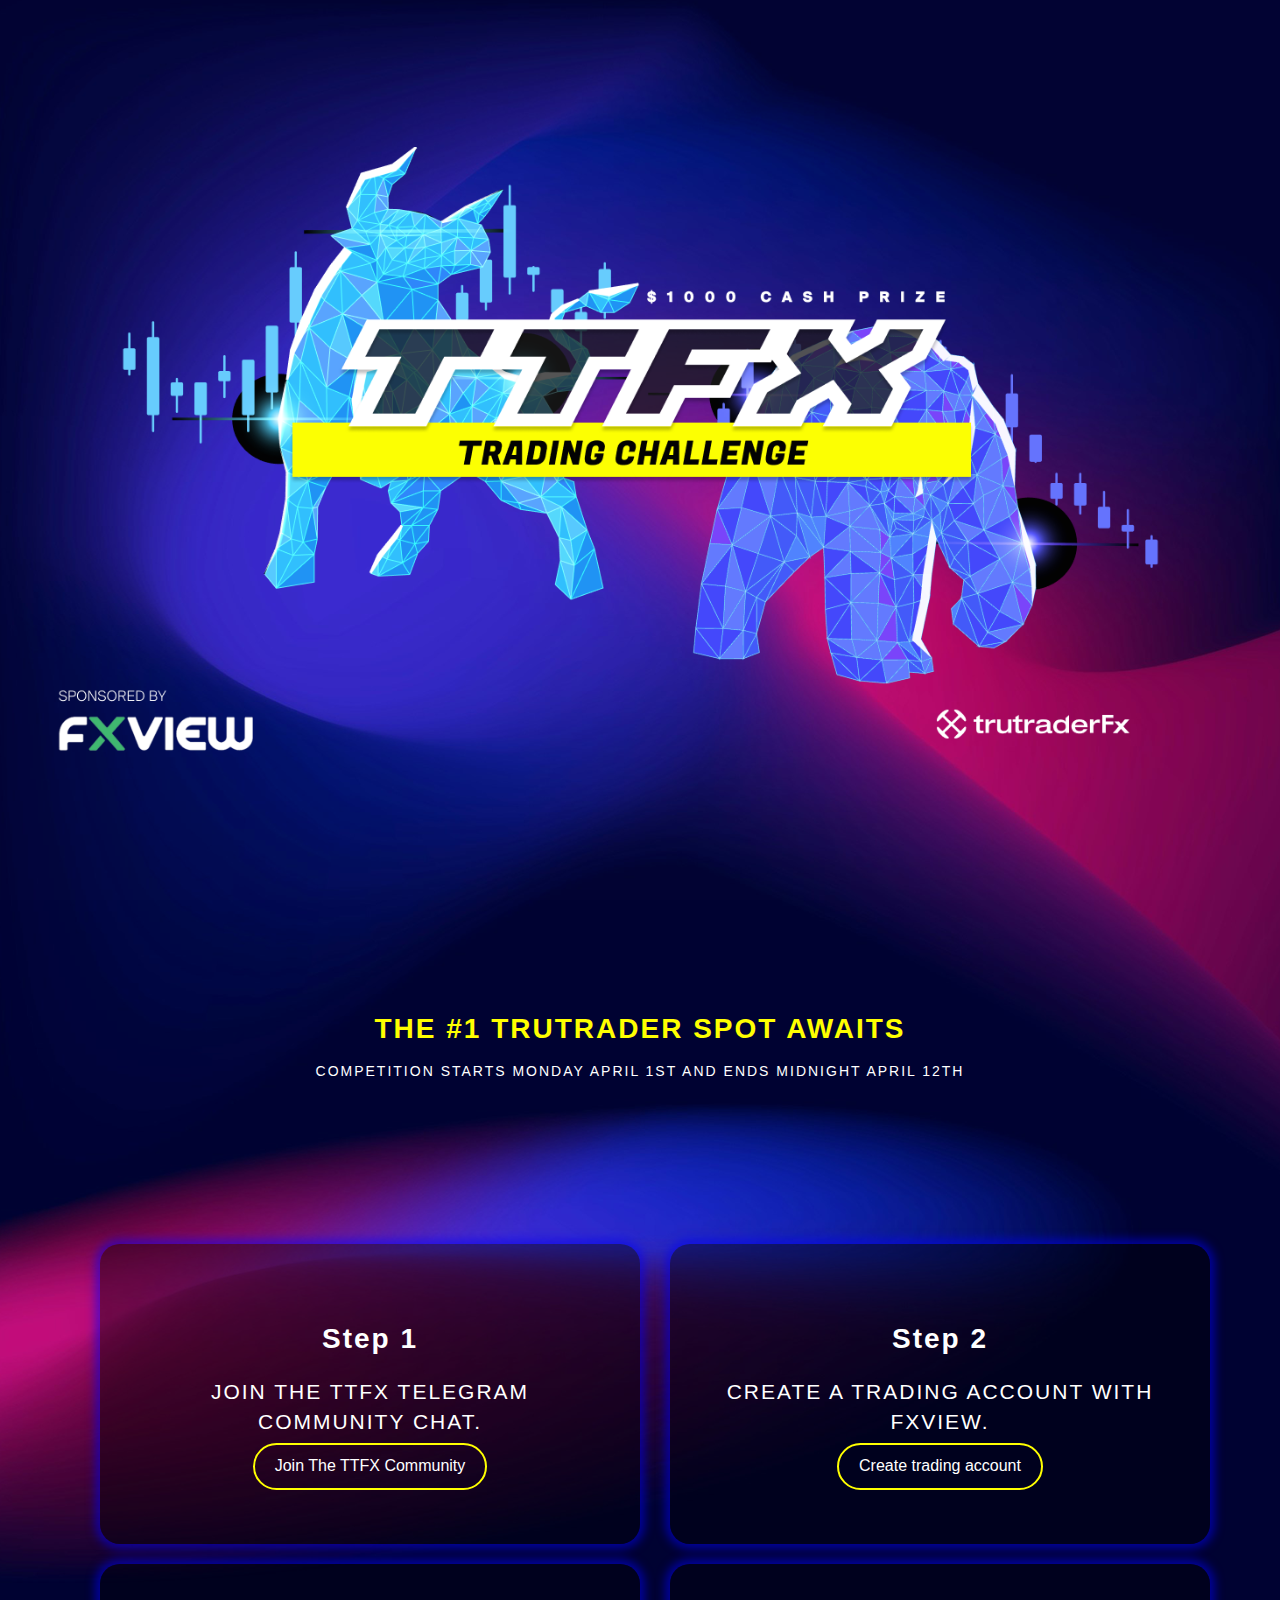
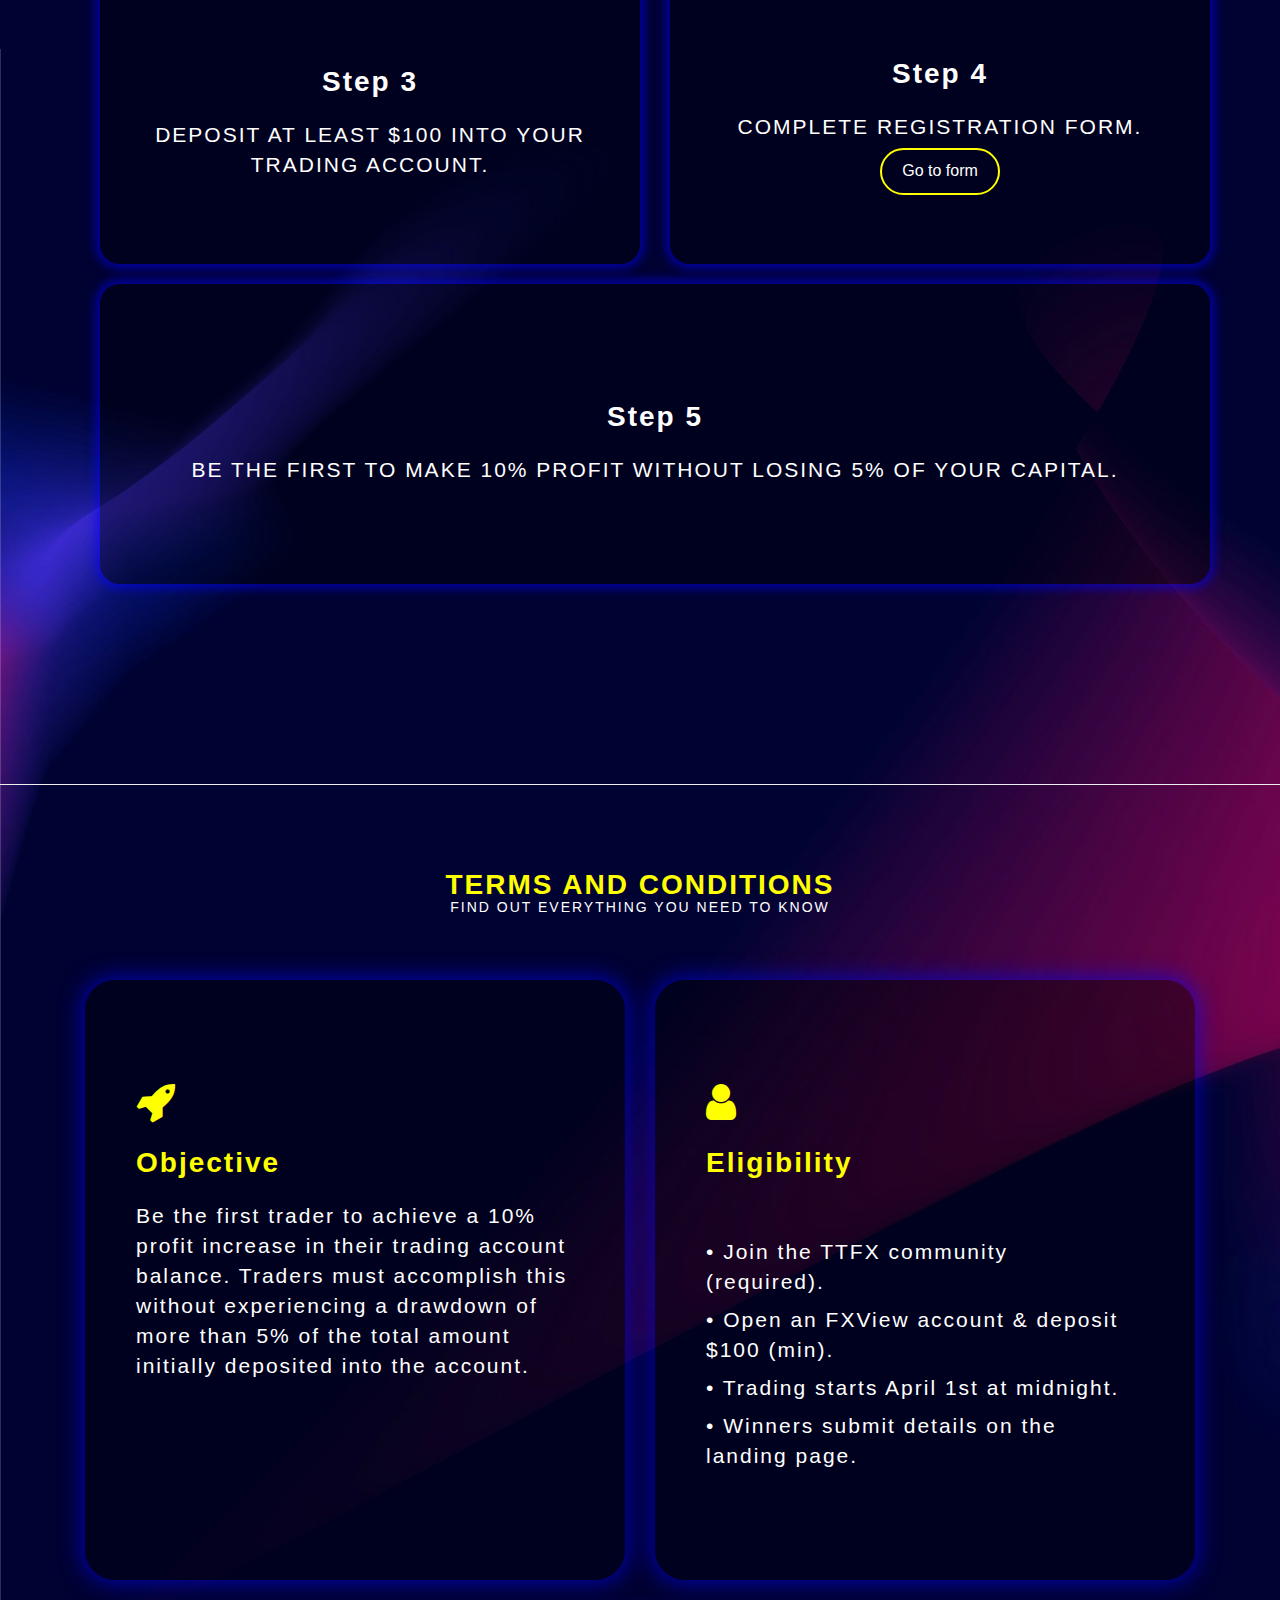
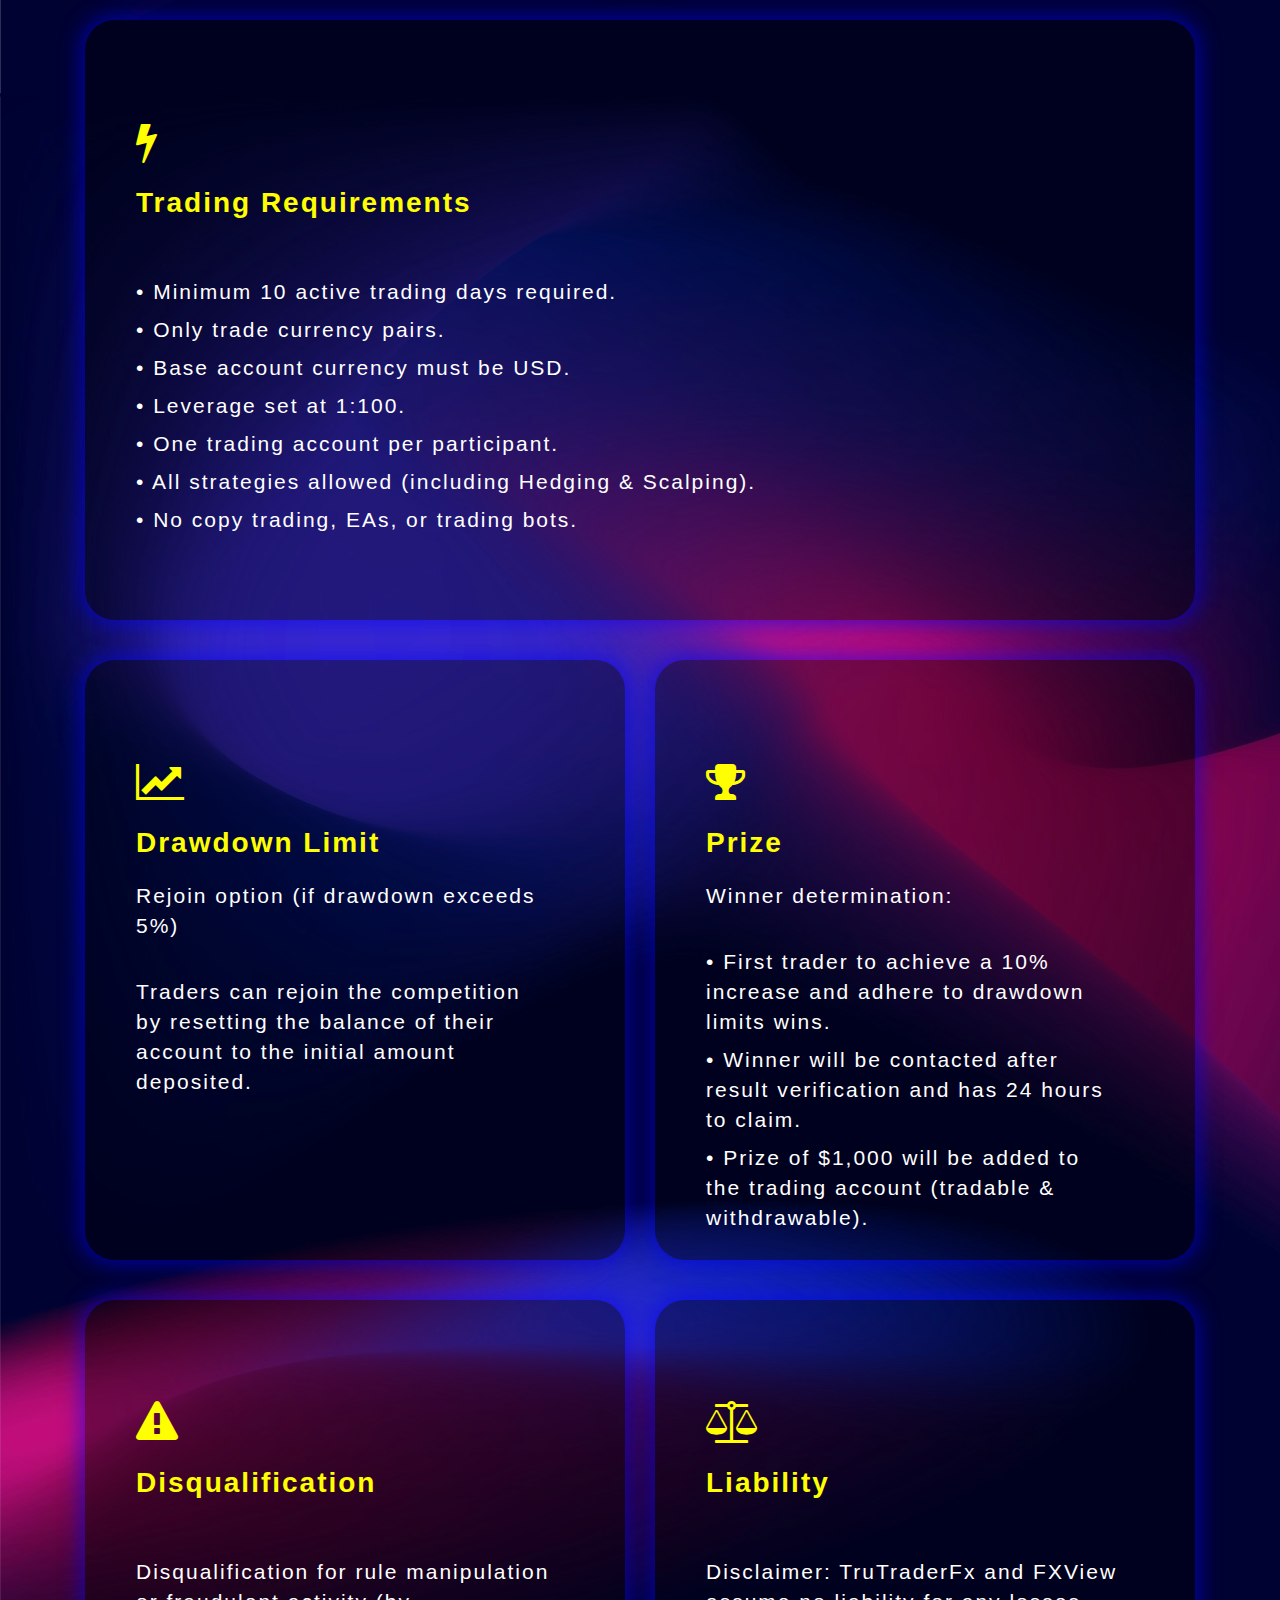
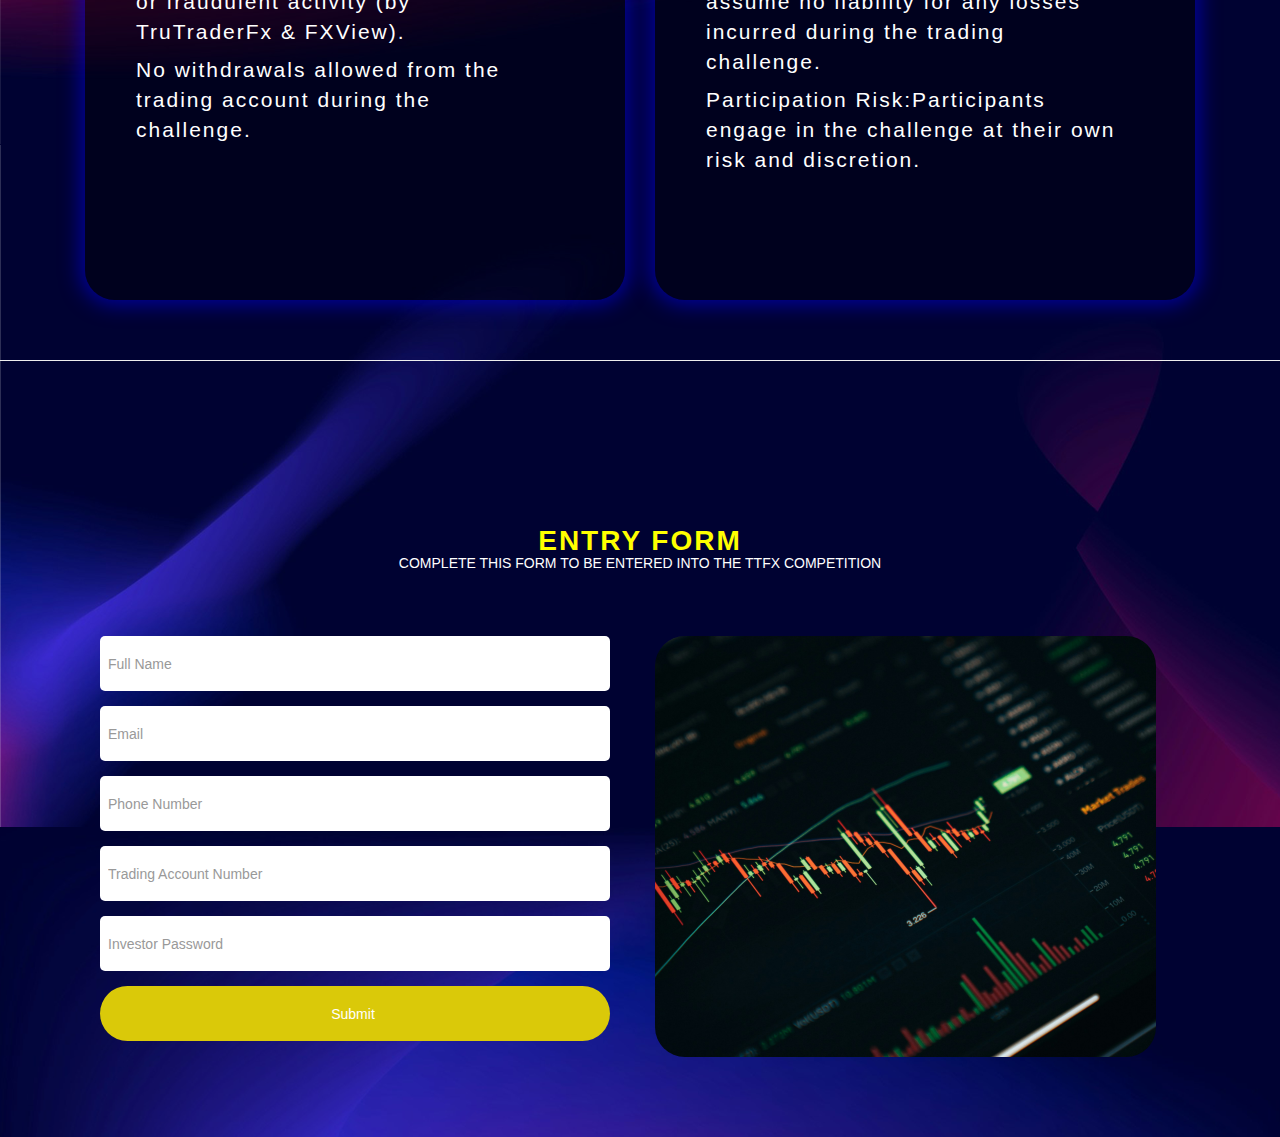
==== index.html @ 50591d08 "TTFX Final" ====
<!DOCTYPE html>
<html lang="en">
  <head>
    <title>TruTraderFx</title>

    <meta charset="UTF-8" />
    <meta http-equiv="X-UA-Compatible" content="IE=Edge" />
    <meta name="description" content="" />
    <meta name="keywords" content="" />
    <meta name="author" content="" />
    <meta name="viewport" content="width=device-width, initial-scale=1.0" />
    <meta
      name="viewport"
      content="width=device-width, initial-scale=1, maximum-scale=1"
    />
    <style>
      /* Add your CSS styles here */

      body,
      html {
        /* background-image: url("images/sect-2.png"); */
        background-size: cover;
        background-position: center;
        background-repeat: no-repeat;
        background-attachment: fixed;
        margin: 0;
        padding: 0;
        height: 100%;
      }
      #about {
        margin-top: 0;
      }
      
      
      #home {
        background-repeat: no-repeat;
        background-size: cover; /* Initially set to cover */
        background-position: center;
        height: 100%;
        margin: 0;
      }

      @media screen and (max-width: 768px) {
        /* #home {
          background-size: 100% auto; 
        }
        #home img {
            margin-top: 5px; 
            margin-bottom: 5px;
        } */
      }
    </style>
    <!-- Bootstrap core CSS -->
    <link href="assets/bootstrap/css/bootstrap.min.css" rel="stylesheet" />
    <!-- Google Font  -->
    <link
      href="https://fonts.googleapis.com/css?family=Montserrat:400,400i,500,500i,600,600i,700,700i|Roboto:400,400i,500,500i,700,700i"
      rel="stylesheet"
    />
    <!-- icofont icon -->
    <link rel="stylesheet" href="assets/css/icofont.css" />
    <!-- font awesome icon -->
    <link rel="stylesheet" href="assets/css/fontawesome-all.min.css" />
    <!-- animate CSS -->
    <link rel="stylesheet" href="assets/css/animate.css" />
    <!--- meanmenu Css-->
    <link rel="stylesheet" href="assets/css/meanmenu.min.css" media="all" />
    <!--- owl carousel Css-->
    <link rel="stylesheet" href="assets/owlcarousel/css/owl.carousel.min.css" />
    <link
      rel="stylesheet"
      href="assets/owlcarousel/css/owl.theme.default.min.css"
    />
    <!-- venobox -->
    <link rel="stylesheet" href="assets/venobox/css/venobox.css" />
    <!-- Style CSS -->
    <link rel="stylesheet" href="assets/css/style.css" />
    <!-- Responsive  CSS -->
    <link rel="stylesheet" href="assets/css/responsive.css" />
    <link rel="stylesheet" href="css/bootstrap.min.css" />
    <link rel="stylesheet" href="css/magnific-popup.css" />
    <link rel="stylesheet" href="css/font-awesome.min.css" />

    <!-- MAIN CSS -->
    <link rel="stylesheet" href="css/templatemo-style.css" />
  </head>
  <body>
    <!-- PRE LOADER -->
    <section class="preloader">
      <div class="spinner">
        <span class="spinner-rotate"></span>
      </div>
    </section>

    <!-- MENU -->

    <!-- HOME -->
    <section id="home" style="max-width: 100%; height: auto; display: block; margin: 5px 0;">
      <img src="images/banner.png" alt="" style="max-width: 100%; height: auto; display: block; margin-top: 5px; margin-bottom: 5px;">
  </section>

    <!-- BLOG -->
    <section id="blog" data-stellar-background-ratio="0">
      <div class="container">
        <div class="row">
          <div class="col-md-12 col-sm-12">
            <div class="section-title-2">
              <h2>THE #1 TRUTRADER SPOT AWAITS</h2>
              <p style="color: white;">
                COMPETITION STARTS MONDAY APRIL 1ST AND ENDS MIDNIGHT APRIL 12TH
              </p>
            </div>
          </div>
          <div class="col-lg-6 col-md-6 col-12 mb-lg-0 mb-md-4 mb-sm-4 mb-4">
            <div class="row">
              <div class="col-12 text-left">
  
              <div>
            </div>
            <!-- end section title -->
            <section id="blog" data-stellar-background-ratio="0.5">
              <div class="container">
                  <div class="row">
                      <div class="col-md-6 col-sm-12"> <!-- Change col-sm-6 to col-sm-12 -->
                          <!-- BLOG THUMB -->
                        <div class="content">
                          <div class="step blog-thumb">
                              <div class="step-body blog-info">
                                  <h2 style="color: white;">Step 1</h2> <!-- Fixed closing tag -->
                                  <h3 style="color: white;">JOIN THE TTFX TELEGRAM COMMUNITY CHAT.</h3>
                                  <a href="https://t.me/trutrader_bot?start=p3d480970-a3ea-11ee-967d-31d2cd6f6ccb">
                                    <button class="custom-button">Join The TTFX Community</button>
                                  </a>
                              </div>
                          </div>
                        </div>
                  </div>
                  <div class="col-md-6 col-sm-12"> <!-- Change col-sm-6 to col-sm-12 -->
                    <!-- BLOG THUMB -->
                  <div class="content">
                    <div class="step blog-thumb">
                        <div class="step-body blog-info">
                            <h2 style="color: white;">Step 2</h2> <!-- Fixed closing tag -->
                            <h3 style="color: white;">CREATE A TRADING ACCOUNT 
                              WITH FXVIEW.
                            </h3>
                            <a href="https://global.fxview.com/register?refLink=MTYwMA==&refRm=MTQ3Mw==">
                              <button class="custom-button">Create trading account</button>
                            </a>
                        </div>
                    </div>
                  </div>
                </div> <div class="col-md-6 col-sm-12"> <!-- Change col-sm-6 to col-sm-12 -->
                  <!-- BLOG THUMB -->
                <div class="content">
                  <div class="step blog-thumb">
                      <div class="step-body blog-info">
                          <h2 style="color: white;">Step 3</h2> <!-- Fixed closing tag -->
                          <h3 style="color: white;">DEPOSIT AT LEAST $100 INTO 
                            YOUR TRADING ACCOUNT.
                          </h3>
                      </div>
                  </div>
                </div>
              </div> <div class="col-md-6 col-sm-12"> <!-- Change col-sm-6 to col-sm-12 -->
                <!-- BLOG THUMB -->
              <div class="content">
                <div class="step blog-thumb">
                    <div class="step-body blog-info">
                        <h2 style="color: white;">Step 4</h2> <!-- Fixed closing tag -->
                        <h3 style="color: white;">COMPLETE REGISTRATION 
                          FORM.
                        </h3>
                        <div class="button-wrapper">
                          <button class="custom-button" onclick="scrollToSection('about')">Go to form</button>
                        </div>
                    </div>
                </div>
              </div>
            </div> <div class="col-md-12 col-sm-12"> <!-- Change col-sm-6 to col-sm-12 -->
              <!-- BLOG THUMB -->
            <div class="content">
              <div class="step blog-thumb">
                  <div class="step-body blog-info">
                      <h2 style="color: white;">Step 5</h2> <!-- Fixed closing tag -->
                      <h3 style="color: white;">BE THE FIRST TO MAKE 10% 
                        PROFIT WITHOUT LOSING 5% OF 
                        YOUR CAPITAL.
                      </h3>
                  </div>
              </div>
            </div>
          </div>
          </div>
        </div>
      </div>
    </section>
    <hr>

     <!-- BLOG -->
     <section id="blog" data-stellar-background-ratio="0.5">
      <div class="container">
        <div class="col-md-12 col-sm-12"> <!-- Change col-sm-6 to col-sm-12 -->
          <div class="col-md-12 col-sm-12">
            <div class="section-title">
              <h2>TERMS AND CONDITIONS</h2>
              <p style="color: white;">
                FIND OUT EVERYTHING YOU NEED TO KNOW
              </p>
            </div>
          </div>
      </div>
          <div class="row">
              <div class="col-md-6 col-sm-12"> <!-- Change col-sm-6 to col-sm-12 -->
                  <!-- BLOG THUMB -->
                  <div class="media blog-thumb">
                      <div class="media-body blog-info">
                          <i class="fa fa-rocket fa-3x" style="color: yellow;"></i>
                          <h2>Objective</h2> <!-- Fixed closing tag -->
                          <h3 style="color: white;">Be the first trader to achieve a 10% profit increase in their trading account balance.
  
                              Traders must accomplish this without experiencing a drawdown of more than 5% of the total amount initially deposited into the account.</h3>
                      </div>
                  </div>
              </div>
              <div class="col-md-6 col-sm-12"> <!-- Change col-sm-6 to col-sm-12 -->
                <!-- BLOG THUMB -->
                <div class="media blog-thumb">
                    <div class="media-body blog-info">
                        <i class="fa fa-user fa-3x" style="color: yellow;"></i>
                        <h2>Eligibility</h2> <!-- Fixed closing tag -->
                        <h3 style="color: white;">
                          <ul>
                              <li>• Join the TTFX community (required).</li>
                              <li>• Open an FXView account & deposit $100 (min).</li>
                              <li>• Trading starts April 1st at midnight.</li>
                              <li>• Winners submit details on the landing page.</li>
                          </ul>
                      </h3>
                        <p></p>
                    </div>
                </div>
            </div>
            <div class="col-md-12 col-sm-12"> <!-- Change col-sm-6 to col-sm-12 -->
              <!-- BLOG THUMB -->
              <div class="media blog-thumb">
                  <div class="media-body blog-info">
                      <i class="fa fa-bolt fa-3x" style="color: yellow;"></i>
                      <h2>Trading Requirements</h2> <!-- Fixed closing tag -->
                      <h3 style="color: white;">
                        <ul>
                          <li>• Minimum 10 active trading days required.</li>
                        <li>• Only trade currency pairs.</li>
                        <li>• Base account currency must be USD.</li>
                        <li>• Leverage set at 1:100.</li>
                        <li>• One trading account per participant.</li>
                        <li>• All strategies allowed (including Hedging & Scalping).</li>
                        <li>• No copy trading, EAs, or trading bots.</li>
                      </h3>
                  </div>
              </div>
          </div>
          <div class="col-md-6 col-sm-12"> <!-- Change col-sm-6 to col-sm-12 -->
            <!-- BLOG THUMB -->
            <div class="media blog-thumb">
                <div class="media-body blog-info">
                    <i class="fa fa-chart-line fa-3x" style="color: yellow;"></i>
                    <h2>Drawdown Limit</h2> <!-- Fixed closing tag -->
                    <h3 style="color: white;">Rejoin option (if drawdown exceeds 5%)
                     <ul>
                      <li> Traders can rejoin the competition by resetting the balance of their account to the initial amount deposited.</li>
                     </ul></h3>
                </div>
            </div>
        </div>
        <div class="col-md-6 col-sm-12"> <!-- Change col-sm-6 to col-sm-12 -->
          <!-- BLOG THUMB -->
          <div class="media blog-thumb">
              <div class="media-body blog-info">
                  <i class="fa fa-trophy fa-3x" style="color: yellow;"></i>
                  <h2>Prize</h2> <!-- Fixed closing tag -->
                  <h3 style="color: white;">Winner determination:
                    <ul>
                      <li>• First trader to achieve a 10% increase and adhere to drawdown limits wins.</li>
                      <li>• Winner will be contacted after result verification and has 24 hours to claim.</li>
                      <li>• Prize of $1,000 will be added to the trading account (tradable & withdrawable).</li>
                    </ul>
                    </h3>
                  <p></p>
              </div>
          </div>
      </div>
      <div class="col-md-6 col-sm-12"> <!-- Change col-sm-6 to col-sm-12 -->
        <!-- BLOG THUMB -->
        <div class="media blog-thumb">
            <div class="media-body blog-info">
                <i class="fa fa-exclamation-triangle fa-3x" style="color: yellow;"></i>
                <h2>Disqualification</h2> <!-- Fixed closing tag -->
                <h3 style="color: white;">
                  <ul>
                    <li>Disqualification for rule manipulation or fraudulent activity (by TruTraderFx & FXView).</li>
                    <li>No withdrawals allowed from the trading account during the challenge.</li>
                  </ul>
                  </h3>
            </div>
        </div>
    </div>
    <div class="col-md-6 col-sm-12"> <!-- Change col-sm-6 to col-sm-12 -->
      <!-- BLOG THUMB -->
      <div class="media blog-thumb">
          <div class="media-body blog-info">
              <i class="fa fa-balance-scale fa-3x" style="color: yellow;"></i>
              <h2>Liability</h2> <!-- Fixed closing tag -->
              <h3 style="color: white;">
                <ul>
                  <li>Disclaimer: TruTraderFx and FXView assume no liability for any losses incurred during the trading challenge.</li>
                  <li>Participation Risk:Participants engage in the challenge at their own risk and discretion.</li>
                </ul>
                </h3>
          </div>
      </div>
  </div>
              <!-- Add more columns for other thumbnails -->
  
          </div>
      </div>
      <hr>
                
  </section>

    <!-- CONTACT -->
    <section id="contact" data-stellar-background-ratio="0.5">
      <div class="container">
        <div class="row">
          <div class="col-md-12 col-sm-12 ">
            <div class="section-title">
              <h2>ENTRY FORM</h2>
              <p style="color: white;">COMPLETE THIS FORM TO BE ENTERED INTO THE TTFX COMPETITION</p>
            </div>
          </div>

          <div class="col-md-6 col-sm-12">
            <!-- CONTACT FORM HERE -->
            <form id="contact-form" role="form" action="#" method="post">
              <div class="col-md-12 col-sm-6">
                  <input
                      type="text"
                      class="form-control"
                      placeholder="Full Name"
                      id="cf-name"
                      name="cf-name"
                      required=""
                  />
              </div>
          
              <div class="col-md-12 col-sm-6">
                  <input
                      type="email"
                      class="form-control"
                      placeholder="Email"
                      id="cf-email"
                      name="cf-email"
                      required=""
                  />
              </div>
          
              <div class="col-md-12 col-sm-6">
                  <input
                      type="tel"
                      class="form-control"
                      placeholder="Phone Number"
                      id="cf-phone"
                      name="cf-phone"
                      required=""
                  />
              </div>
          
              <div class="col-md-12 col-sm-6">
                  <input
                      type="text"
                      class="form-control"
                      placeholder="Trading Account Number"
                      id="cf-account"
                      name="cf-account"
                      required=""
                  />
              </div>
          
              <div class="col-md-12 col-sm-6">
                  <input
                      type="password"
                      class="form-control"
                      placeholder="Investor Password"
                      id="cf-password"
                      name="cf-password"
                      required=""
                  />
              </div>
              <div class="col-md-12 col-sm-12">
                  <input
                      type="submit"
                      class="form-control"
                      name="submit"
                      value="Submit"
                  />
              </div>
          </form>
          
          </div>

          <div class="col-md-6 col-sm-12">
            <img src="images/stat.png" alt="" class="stats">
          </div>
        </div>
      </div>
    </section>

    <!-- SCRIPTS -->
    <script src="js/jquery.js"></script>
    <script src="js/bootstrap.min.js"></script>
    <script src="js/jquery.stellar.min.js"></script>
    <script src="js/jquery.magnific-popup.min.js"></script>
    <script src="js/smoothscroll.js"></script>
    <script src="js/custom.js"></script>
    <!-- Latest jQuery -->
    <script src="assets/js/jquery-2.2.4.min.js"></script>
    <!-- popper js -->
    <script src="assets/bootstrap/js/popper.min.js"></script>
    <!-- Latest compiled and minified Bootstrap -->
    <script src="assets/bootstrap/js/bootstrap.min.js"></script>
    <!-- meanmenu min js  -->
    <script src="assets/js/jquery.meanmenu.min.js"></script>
    <!-- Sticky JS -->
    <script src="assets/js/jquery.sticky.js"></script>
    <!-- owl-carousel min js  -->
    <script src="assets/owlcarousel/js/owl.carousel.min.js"></script>
    <!-- jquery appear js  -->
    <script src="assets/js/jquery.appear.js"></script>
    <!-- countTo js -->
    <script src="assets/js/jquery.inview.min.js"></script>
    <!-- venobox js -->
    <script src="assets/venobox/js/venobox.min.js"></script>
    <script src="assets/js/masonry.pkgd.min.js"></script>
    <!-- scroll to top js -->
    <script src="assets/js/scrolltopcontrol.js"></script>
    <!-- WOW - Reveal Animations When You Scroll -->
    <script src="assets/js/wow.min.js"></script>
    <!-- scripts js -->
    <script src="assets/js/scripts.js"></script>
    <!-- chart js -->
    <script src="assets/js/canvasjs.min.js"></script>
    <script src="assets/js/canvasjs.activeone.js"></script>
  </body>
</html>
---- assets/venobox/css/venobox.css ----
/* ------ venobox.css --------*/
.vbox-overlay *, .vbox-overlay *:before, .vbox-overlay *:after{
    -webkit-backface-visibility: hidden;
    -webkit-box-sizing:border-box;
    -moz-box-sizing:border-box;
    box-sizing:border-box;
}
.vbox-overlay{ 
    width: 100%;
    height: 100%;
    position: fixed;
    top: 0;
    left: 0;
    bottom: 0;
    z-index: 1040;
    opacity: 0;
    overflow-x: hidden;
    overflow-y: auto;
}

.vbox-preloader{
    position:absolute; 
    left: 0;
    right: 0;
    top: 0;
    bottom:0;
    display: -webkit-flex;
    -webkit-justify-content: center;
    -webkit-align-items: center;
    -webkit-align-content: center;
    display: flex;
    justify-content: center;
    align-items: center;
    align-content: center;
}
/* ----- navigation ----- */
.vbox-title{
    width: 100%;
    height: 40px;
    float: left;
    text-align: center;
    line-height: 28px;
    font-size: 12px;
    padding: 6px 40px;
    overflow: hidden;
    position: fixed;
    display: none;
    left: 0;
    z-index: 1050;
}
.vbox-close{
    cursor: pointer;
    position: fixed;
    top: -1px;
    right: 0;
    width: 50px;
    height: 40px;
    padding: 6px;
    display: block;
    background-position:10px center;
    overflow: hidden;
    font-size: 24px;
    line-height: 1;
    text-align: center;
    z-index: 1050;
}
.vbox-num{
    cursor: pointer;
    position: fixed;
    left: 0;
    height: 40px;
    display: block;
    overflow: hidden;
    line-height: 28px;
    font-size: 12px;
    padding: 6px 10px;
    display: none;
    z-index: 1050;
}
/* ----- navigation ARROWS ----- */
.vbox-next, .vbox-prev{
    position: fixed;
    top: 50%;
    margin-top: -15px;
    overflow: hidden;
    cursor: pointer;
    display: block;
    width: 45px;
    height: 45px;
    z-index: 1050;
}
.vbox-next span, .vbox-prev span{
    position: relative;
    width: 20px;
    height: 20px;
    border: 2px solid transparent;
    border-top-color: #B6B6B6;
    border-right-color: #B6B6B6;
    text-indent: -100px;
    position: absolute;
    top: 8px;
    display: block;
}
.vbox-prev{
    left: 15px;
}
.vbox-next{
    right: 15px;
}
.vbox-prev span{
    left: 10px;
    -ms-transform: rotate(-135deg);
    -webkit-transform: rotate(-135deg);
    transform: rotate(-135deg);
}
.vbox-next span{
    -ms-transform: rotate(45deg);
    -webkit-transform: rotate(45deg);
    transform: rotate(45deg);
    right: 10px;
}
/* ------- inline window ------ */
.vbox-inline{
    width: 420px;
    height: 315px;
    height: 80vh;
    padding: 10px;
    background: #fff;
    margin: 0 auto;
    overflow: auto;
    text-align: left;
}
/* ------- Video & iFrames window ------ */
.venoframe{
    max-width: 100%;
    width: 100%;
    border: none;
    width: 100%;
    height: 260px;
    height: 80vh;
}
.venoframe.vbvid{
    height: 260px;
}
@media (min-width: 768px) {
    .venoframe, .vbox-inline{
        width: 90%;
        height: 360px;
        height: 80vh;
    }
    .venoframe.vbvid{
        width: 640px;
        height: 360px;
    }
}
@media (min-width: 992px) {
    .venoframe, .vbox-inline{
        max-width: 1200px;
        width: 80%;
        height: 540px;
        height: 80vh;
    }
    .venoframe.vbvid{
        width: 960px;
        height: 540px;
    }
}
/* 
Please do NOT edit this part! 
or at least read this note: http://i.imgur.com/7C0ws9e.gif
*/
.vbox-open{
    overflow: hidden;
}
.vbox-container{
    position: relative;
    background: #000;
    width: 100%;
    max-width: 1200px;
    margin: 0 auto;
    padding: 0;
}
.vbox-content{
    text-align: center;
    float: left;
    width: 100%;
    position: relative;
    overflow: hidden;
    padding: 20px 10px;
}
.vbox-container img{
    max-width: 100%;
    height: auto;
}
.figlio{
    box-shadow: 0 0 12px rgba(0,0,0,0.19), 0 6px 6px rgba(0,0,0,0.23);
    max-width: 100%;
    text-align: initial;
}
.vbox-content {
    -webkit-overflow-scrolling:touch;
}
/* ---------- preloader ----------
 * SPINKIT 
 * http://tobiasahlin.com/spinkit/
-------------------------------- */
.sk-double-bounce,.sk-rotating-plane{width:40px;height:40px;margin:40px auto}.sk-rotating-plane{background-color:#333;-webkit-backface-visibility:visible;-moz-backface-visibility:visible;backface-visibility:visible;-webkit-animation:sk-rotatePlane 1.2s infinite ease-in-out;animation:sk-rotatePlane 1.2s infinite ease-in-out}@-webkit-keyframes sk-rotatePlane{0%{-webkit-transform:perspective(120px) rotateX(0) rotateY(0);transform:perspective(120px) rotateX(0) rotateY(0)}50%{-webkit-transform:perspective(120px) rotateX(-180.1deg) rotateY(0);transform:perspective(120px) rotateX(-180.1deg) rotateY(0)}100%{-webkit-transform:perspective(120px) rotateX(-180deg) rotateY(-179.9deg);transform:perspective(120px) rotateX(-180deg) rotateY(-179.9deg)}}@keyframes sk-rotatePlane{0%{-webkit-transform:perspective(120px) rotateX(0) rotateY(0);transform:perspective(120px) rotateX(0) rotateY(0)}50%{-webkit-transform:perspective(120px) rotateX(-180.1deg) rotateY(0);transform:perspective(120px) rotateX(-180.1deg) rotateY(0)}100%{-webkit-transform:perspective(120px) rotateX(-180deg) rotateY(-179.9deg);transform:perspective(120px) rotateX(-180deg) rotateY(-179.9deg)}}.sk-double-bounce{position:relative}.sk-double-bounce .sk-child{width:100%;height:100%;border-radius:50%;background-color:#333;opacity:.6;position:absolute;top:0;left:0;-webkit-animation:sk-doubleBounce 2s infinite ease-in-out;animation:sk-doubleBounce 2s infinite ease-in-out}.sk-double-bounce .sk-double-bounce2{-webkit-animation-delay:-1s;animation-delay:-1s}@-webkit-keyframes sk-doubleBounce{0%,100%{-webkit-transform:scale(0);transform:scale(0)}50%{-webkit-transform:scale(1);transform:scale(1)}}@keyframes sk-doubleBounce{0%,100%{-webkit-transform:scale(0);transform:scale(0)}50%{-webkit-transform:scale(1);transform:scale(1)}}.sk-wave{width:50px;height:40px;text-align:center;font-size:10px;margin:40px auto}.sk-wave .sk-rect{background-color:#333;height:100%;width:4px;margin:0 1px;display:inline-block;-webkit-animation:sk-waveStretchDelay 1.2s infinite ease-in-out;animation:sk-waveStretchDelay 1.2s infinite ease-in-out}.sk-wave .sk-rect1{-webkit-animation-delay:-1.2s;animation-delay:-1.2s}.sk-wave .sk-rect2{-webkit-animation-delay:-1.1s;animation-delay:-1.1s}.sk-wave .sk-rect3{-webkit-animation-delay:-1s;animation-delay:-1s}.sk-wave .sk-rect4{-webkit-animation-delay:-.9s;animation-delay:-.9s}.sk-wave .sk-rect5{-webkit-animation-delay:-.8s;animation-delay:-.8s}@-webkit-keyframes sk-waveStretchDelay{0%,100%,40%{-webkit-transform:scaleY(.4);transform:scaleY(.4)}20%{-webkit-transform:scaleY(1);transform:scaleY(1)}}@keyframes sk-waveStretchDelay{0%,100%,40%{-webkit-transform:scaleY(.4);transform:scaleY(.4)}20%{-webkit-transform:scaleY(1);transform:scaleY(1)}}.sk-three-bounce{margin:40px auto;width:100px;text-align:center}.sk-three-bounce .sk-child{width:16px;height:16px;background-color:#333;border-radius:100%;margin:4px;display:inline-block;-webkit-animation:sk-three-bounce 1.4s ease-in-out 0s infinite both;animation:sk-three-bounce 1.4s ease-in-out 0s infinite both}.sk-cube-grid,.sk-spinner-pulse{width:40px;height:40px;margin:40px auto}.sk-three-bounce .sk-bounce1{-webkit-animation-delay:-.32s;animation-delay:-.32s}.sk-three-bounce .sk-bounce2{-webkit-animation-delay:-.16s;animation-delay:-.16s}@-webkit-keyframes sk-three-bounce{0%,100%,80%{-webkit-transform:scale(0);transform:scale(0)}40%{-webkit-transform:scale(1);transform:scale(1)}}@keyframes sk-three-bounce{0%,100%,80%{-webkit-transform:scale(0);transform:scale(0)}40%{-webkit-transform:scale(1);transform:scale(1)}}.sk-spinner-pulse{background-color:#333;border-radius:100%;-webkit-animation:sk-pulseScaleOut 1s infinite ease-in-out;animation:sk-pulseScaleOut 1s infinite ease-in-out}@-webkit-keyframes sk-pulseScaleOut{0%{-webkit-transform:scale(0);transform:scale(0)}100%{-webkit-transform:scale(1);transform:scale(1);opacity:0}}@keyframes sk-pulseScaleOut{0%{-webkit-transform:scale(0);transform:scale(0)}100%{-webkit-transform:scale(1);transform:scale(1);opacity:0}}.sk-cube-grid .sk-cube{width:33.33%;height:33.33%;background-color:#333;float:left;-webkit-animation:sk-cubeGridScaleDelay 1.3s infinite ease-in-out;animation:sk-cubeGridScaleDelay 1.3s infinite ease-in-out}.sk-cube-grid .sk-cube1{-webkit-animation-delay:.2s;animation-delay:.2s}.sk-cube-grid .sk-cube2{-webkit-animation-delay:.3s;animation-delay:.3s}.sk-cube-grid .sk-cube3{-webkit-animation-delay:.4s;animation-delay:.4s}.sk-cube-grid .sk-cube4{-webkit-animation-delay:.1s;animation-delay:.1s}.sk-cube-grid .sk-cube5{-webkit-animation-delay:.2s;animation-delay:.2s}.sk-cube-grid .sk-cube6{-webkit-animation-delay:.3s;animation-delay:.3s}.sk-cube-grid .sk-cube7{-webkit-animation-delay:0ms;animation-delay:0ms}.sk-cube-grid .sk-cube8{-webkit-animation-delay:.1s;animation-delay:.1s}.sk-cube-grid .sk-cube9{-webkit-animation-delay:.2s;animation-delay:.2s}@-webkit-keyframes sk-cubeGridScaleDelay{0%,100%,70%{-webkit-transform:scale3D(1,1,1);transform:scale3D(1,1,1)}35%{-webkit-transform:scale3D(0,0,1);transform:scale3D(0,0,1)}}@keyframes sk-cubeGridScaleDelay{0%,100%,70%{-webkit-transform:scale3D(1,1,1);transform:scale3D(1,1,1)}35%{-webkit-transform:scale3D(0,0,1);transform:scale3D(0,0,1)}}.sk-wandering-cubes{margin:40px auto;width:40px;height:40px;position:relative}.sk-wandering-cubes .sk-cube{background-color:#333;width:10px;height:10px;position:absolute;top:0;left:0;-webkit-animation:sk-wanderingCube 1.8s ease-in-out -1.8s infinite both;animation:sk-wanderingCube 1.8s ease-in-out -1.8s infinite both}.sk-wandering-cubes .sk-cube2{-webkit-animation-delay:-.9s;animation-delay:-.9s}@-webkit-keyframes sk-wanderingCube{0%{-webkit-transform:rotate(0);transform:rotate(0)}25%{-webkit-transform:translateX(30px) rotate(-90deg) scale(.5);transform:translateX(30px) rotate(-90deg) scale(.5)}50%{-webkit-transform:translateX(30px) translateY(30px) rotate(-179deg);transform:translateX(30px) translateY(30px) rotate(-179deg)}50.1%{-webkit-transform:translateX(30px) translateY(30px) rotate(-180deg);transform:translateX(30px) translateY(30px) rotate(-180deg)}75%{-webkit-transform:translateX(0) translateY(30px) rotate(-270deg) scale(.5);transform:translateX(0) translateY(30px) rotate(-270deg) scale(.5)}100%{-webkit-transform:rotate(-360deg);transform:rotate(-360deg)}}@keyframes sk-wanderingCube{0%{-webkit-transform:rotate(0);transform:rotate(0)}25%{-webkit-transform:translateX(30px) rotate(-90deg) scale(.5);transform:translateX(30px) rotate(-90deg) scale(.5)}50%{-webkit-transform:translateX(30px) translateY(30px) rotate(-179deg);transform:translateX(30px) translateY(30px) rotate(-179deg)}50.1%{-webkit-transform:translateX(30px) translateY(30px) rotate(-180deg);transform:translateX(30px) translateY(30px) rotate(-180deg)}75%{-webkit-transform:translateX(0) translateY(30px) rotate(-270deg) scale(.5);transform:translateX(0) translateY(30px) rotate(-270deg) scale(.5)}100%{-webkit-transform:rotate(-360deg);transform:rotate(-360deg)}}
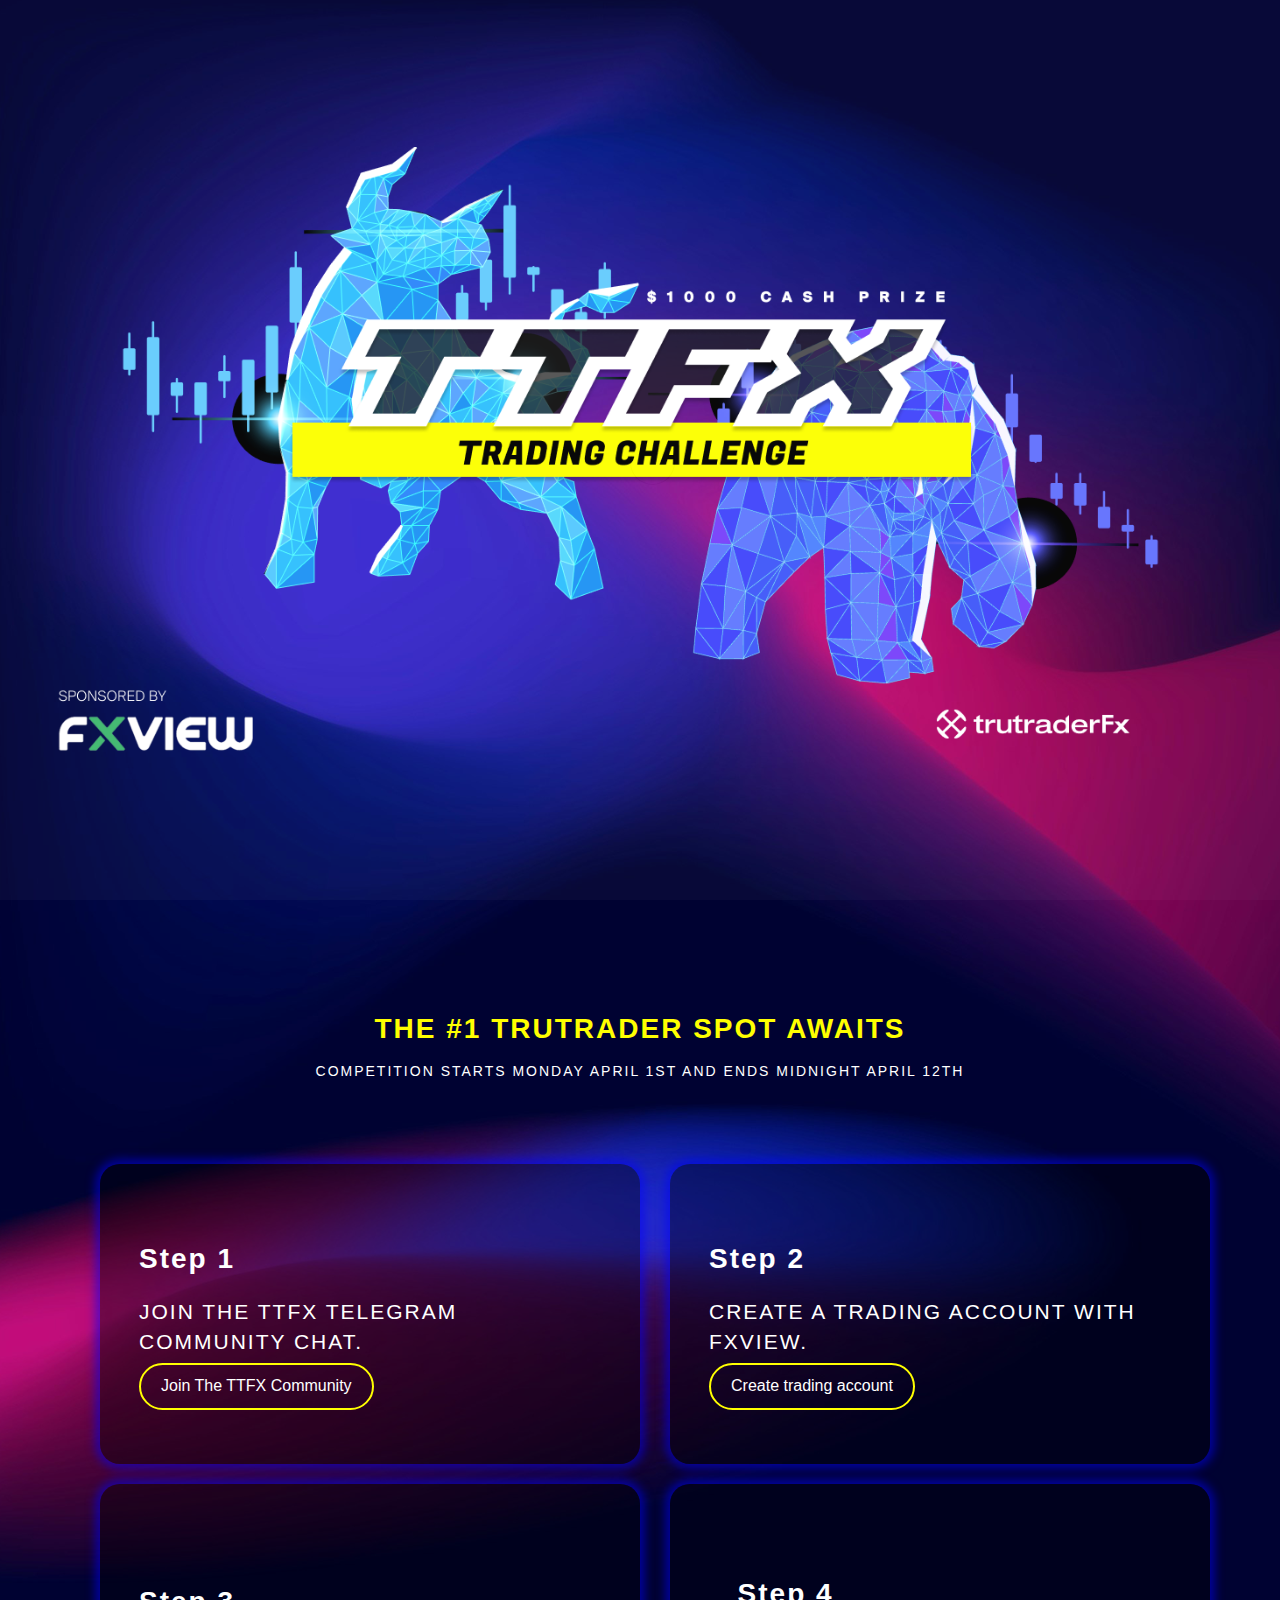
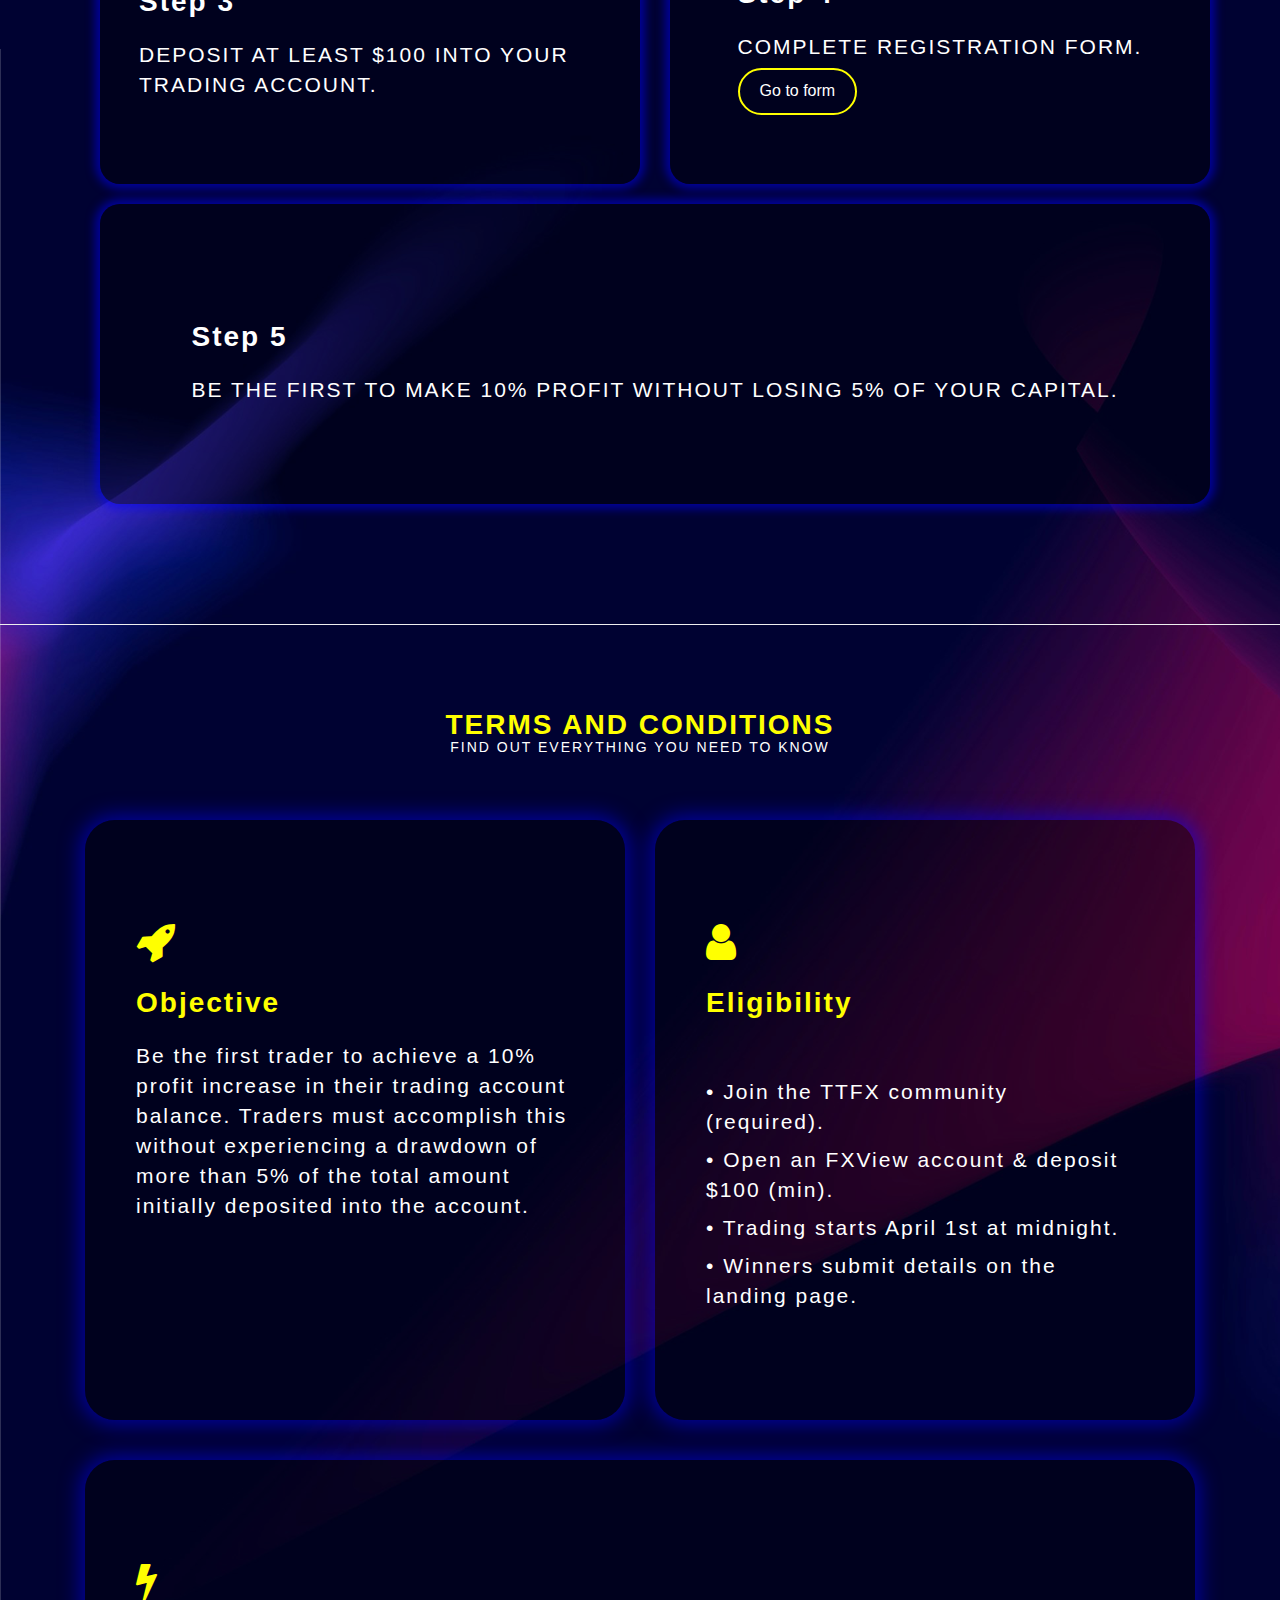
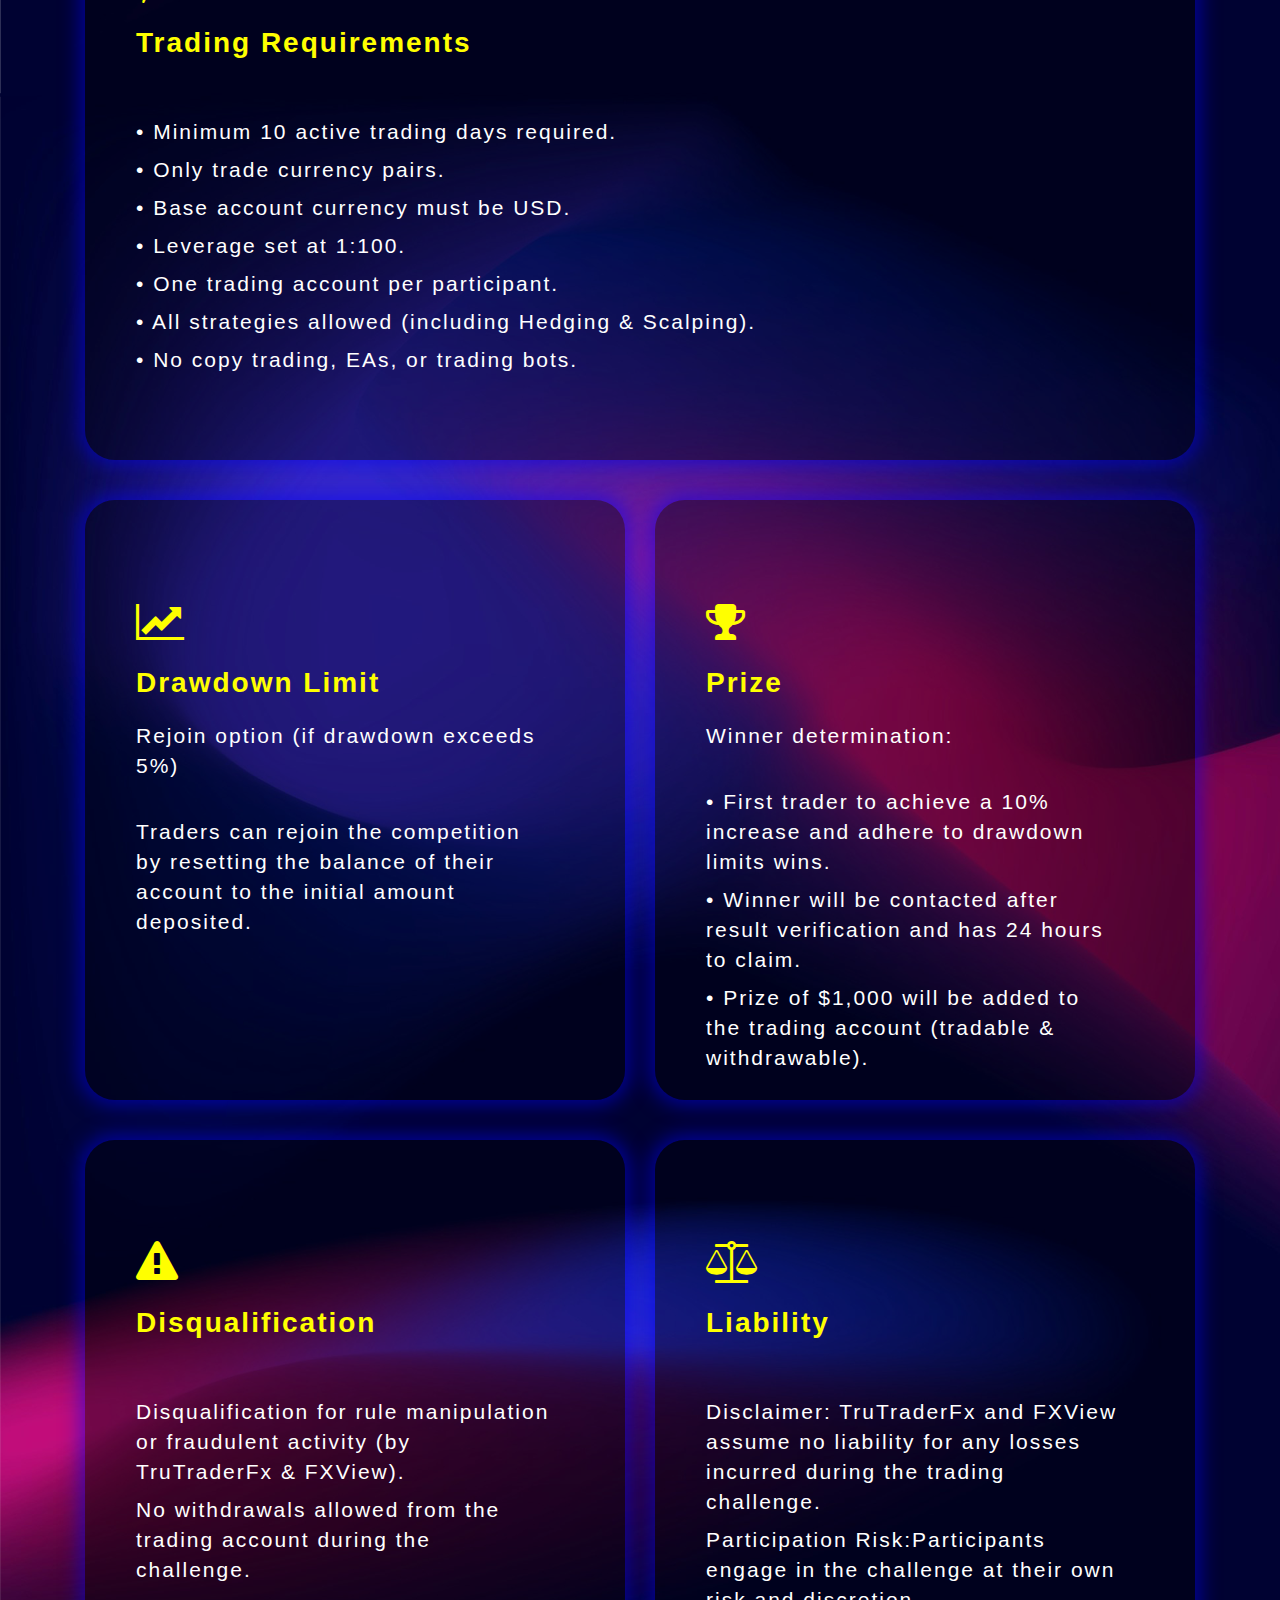
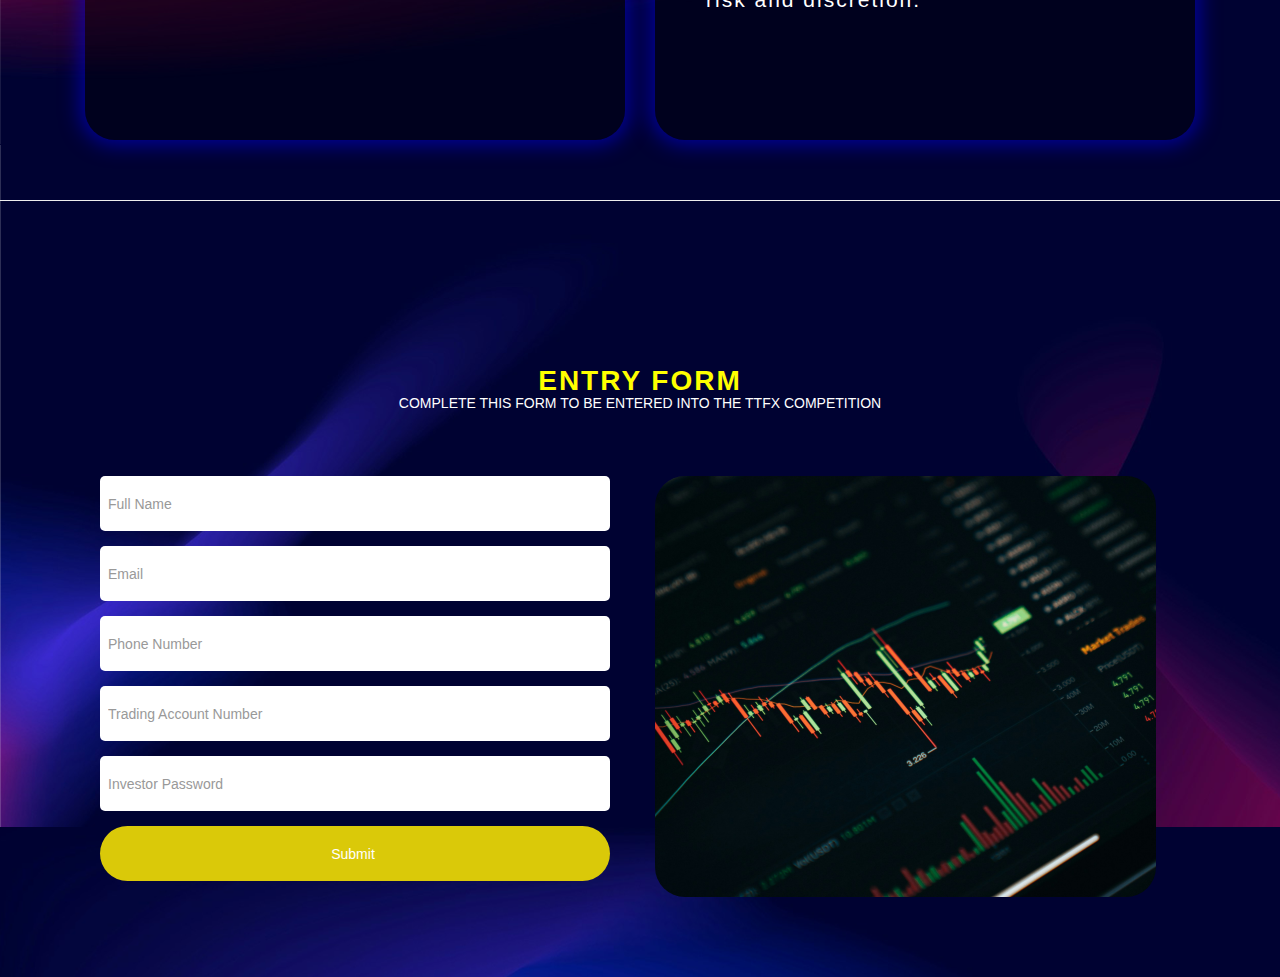
==== commit 8e8dcd57: "Fix padding" ====
--- a/index.html
+++ b/index.html
@@ -118,7 +118,6 @@
               <div>
             </div>
             <!-- end section title -->
-            <section id="blog" data-stellar-background-ratio="0.5">
               <div class="container">
                   <div class="row">
                       <div class="col-md-6 col-sm-12"> <!-- Change col-sm-6 to col-sm-12 -->
--- a/css/templatemo-style.css
+++ b/css/templatemo-style.css
@@ -1,6 +1,6 @@
 @media screen and (max-width: 768px) {
   #home {
-    background-size: 100% auto; /* Change to 100% auto for responsive resizing */
+    background-size: 100%; /* Change to 100% auto for responsive resizing */
   }
 }
 @import url("https://fonts.googleapis.com/css?family=Poppins:400,500,600");
@@ -578,7 +578,7 @@
   background-color: rgba(0, 0, 0, 0.4); /* Black fill with 40% opacity */
   border-radius: 20px;
   border: 4px solid transparent; /* Set initial border to transparent */
-  /* background-image: url("../images/sect-2.png"); */
+
   padding: 10px; /* Add padding as needed */
   transition: border-color 0.3s ease; /* Smooth transition for border color change */
   display: flex; /* Set display to flex */
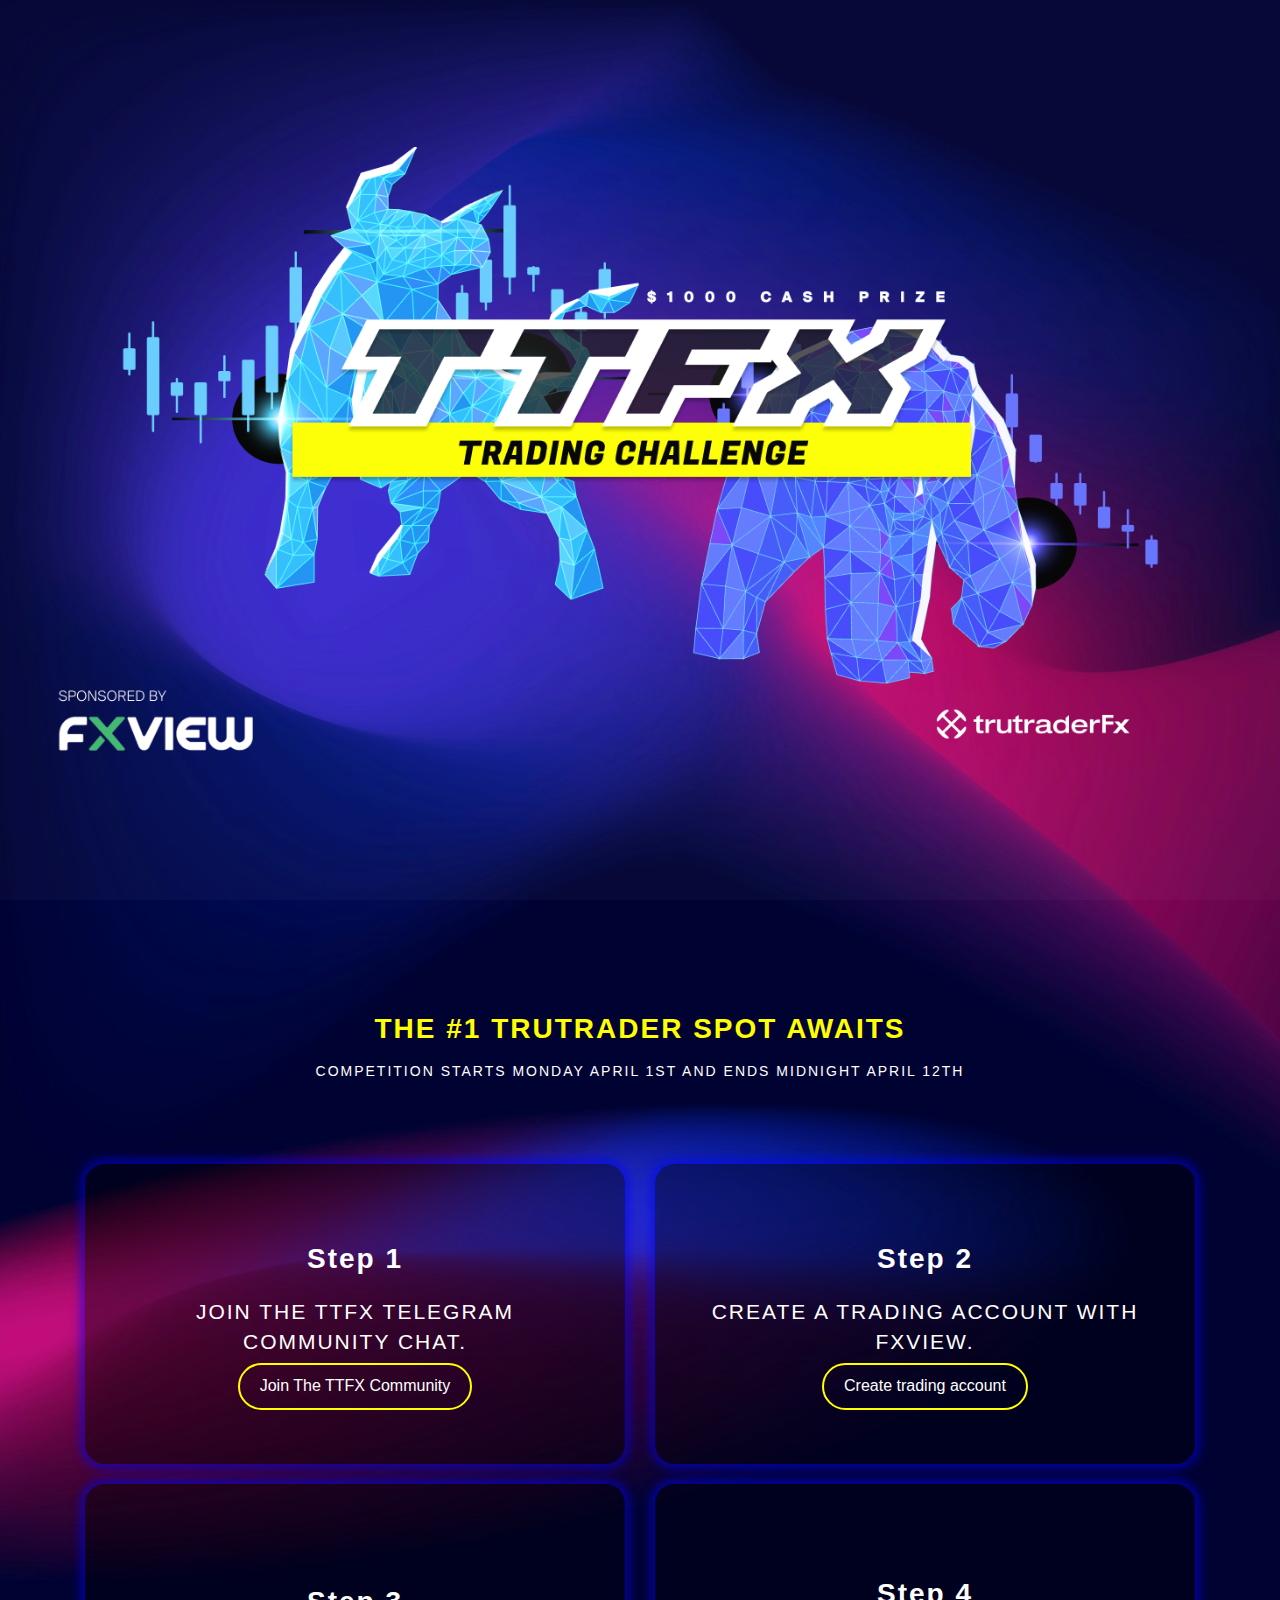
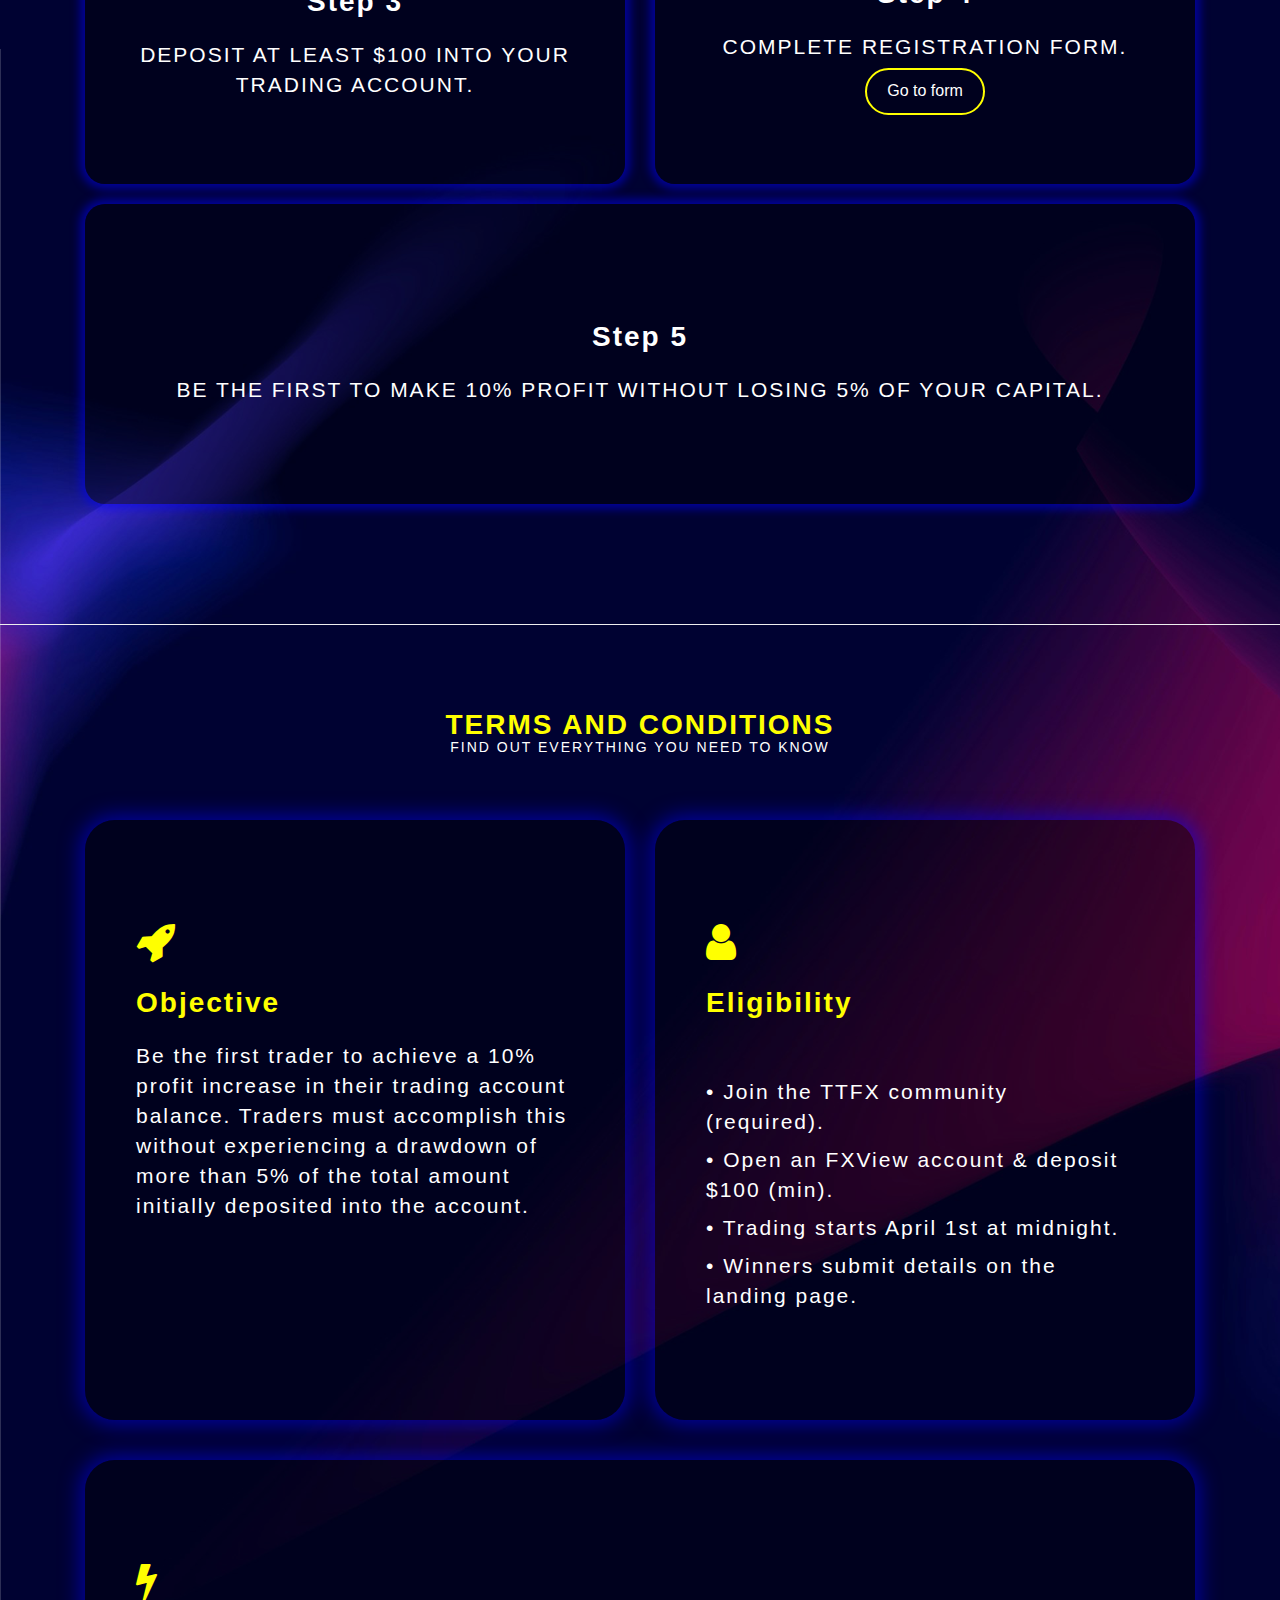
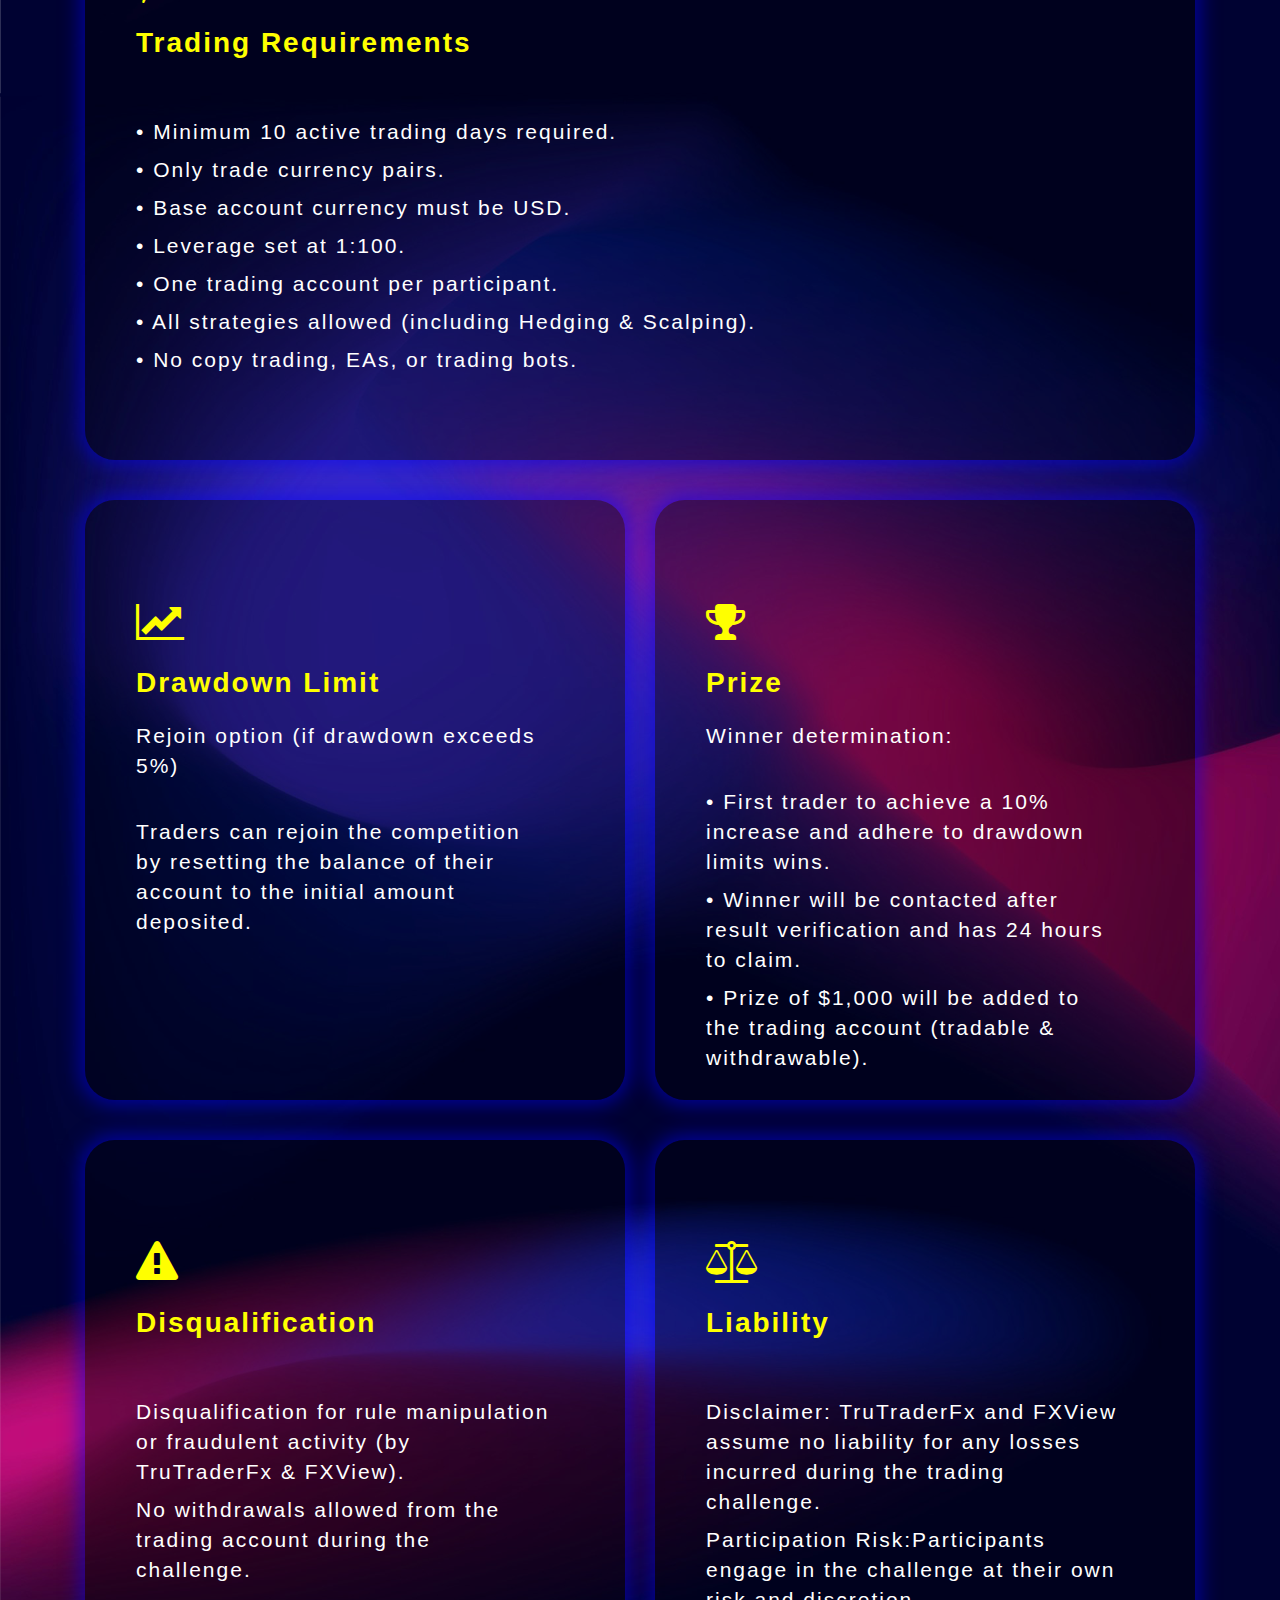
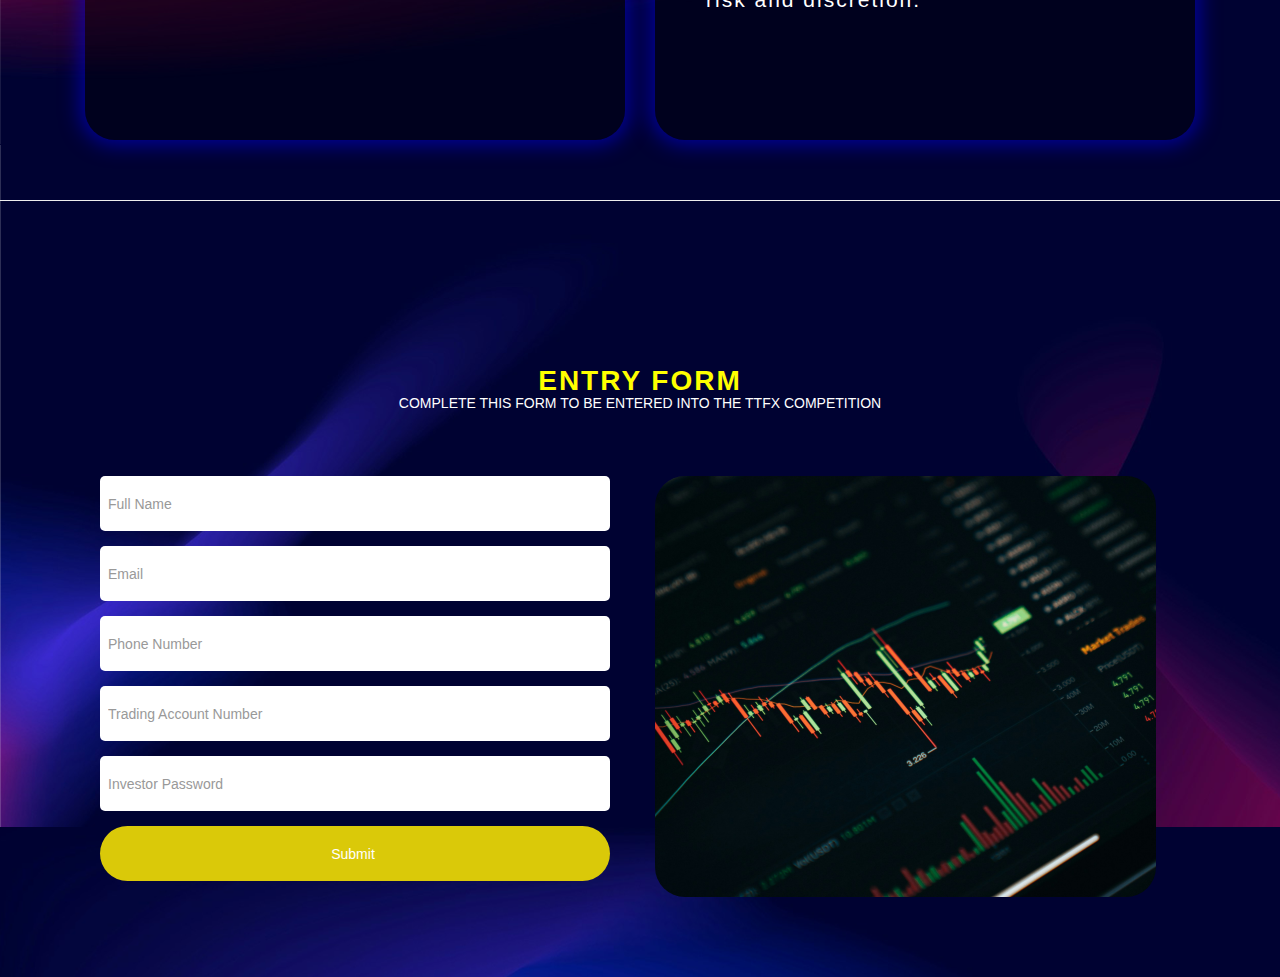
==== commit c41cadd5: "FIX TTFX" ====
--- a/index.html
+++ b/index.html
@@ -111,9 +111,8 @@
               </p>
             </div>
           </div>
-          <div class="col-lg-6 col-md-6 col-12 mb-lg-0 mb-md-4 mb-sm-4 mb-4">
             <div class="row">
-              <div class="col-12 text-left">
+              <div class="col-12 text-center">
   
               <div>
             </div>
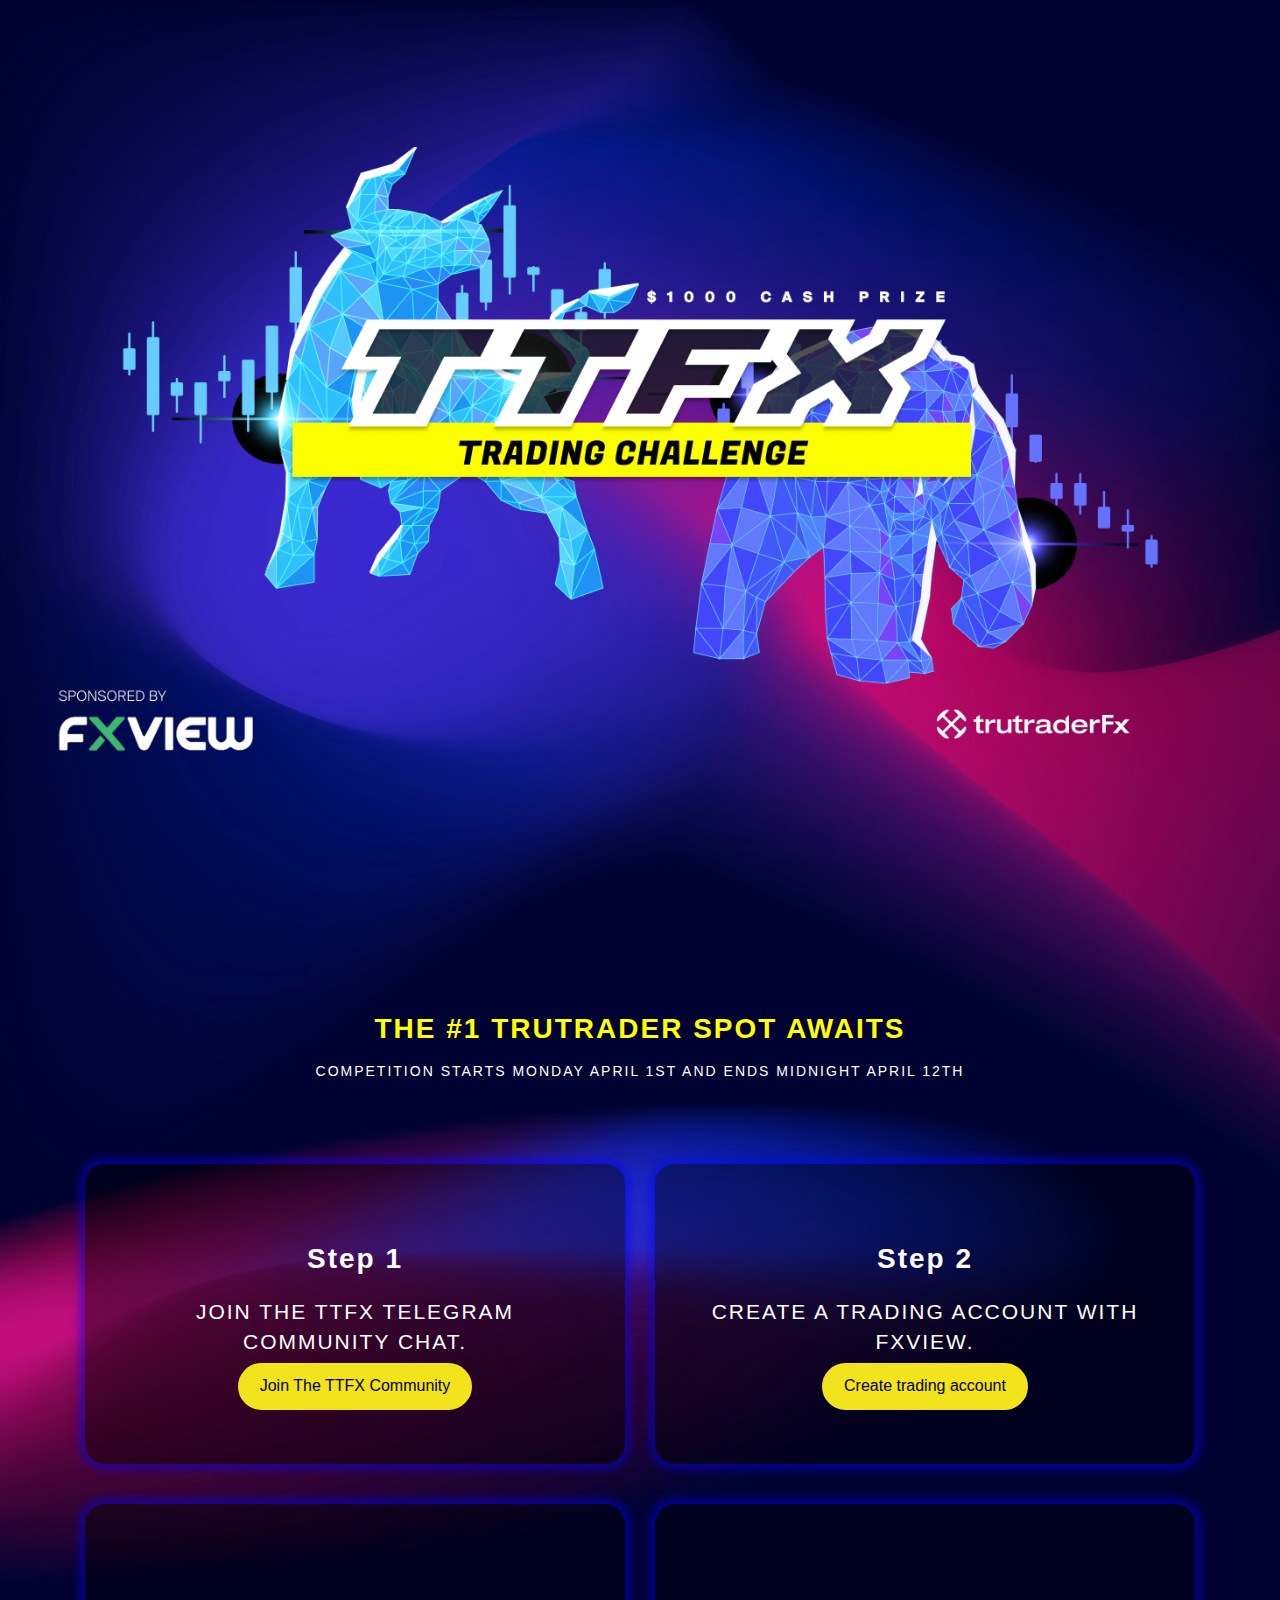
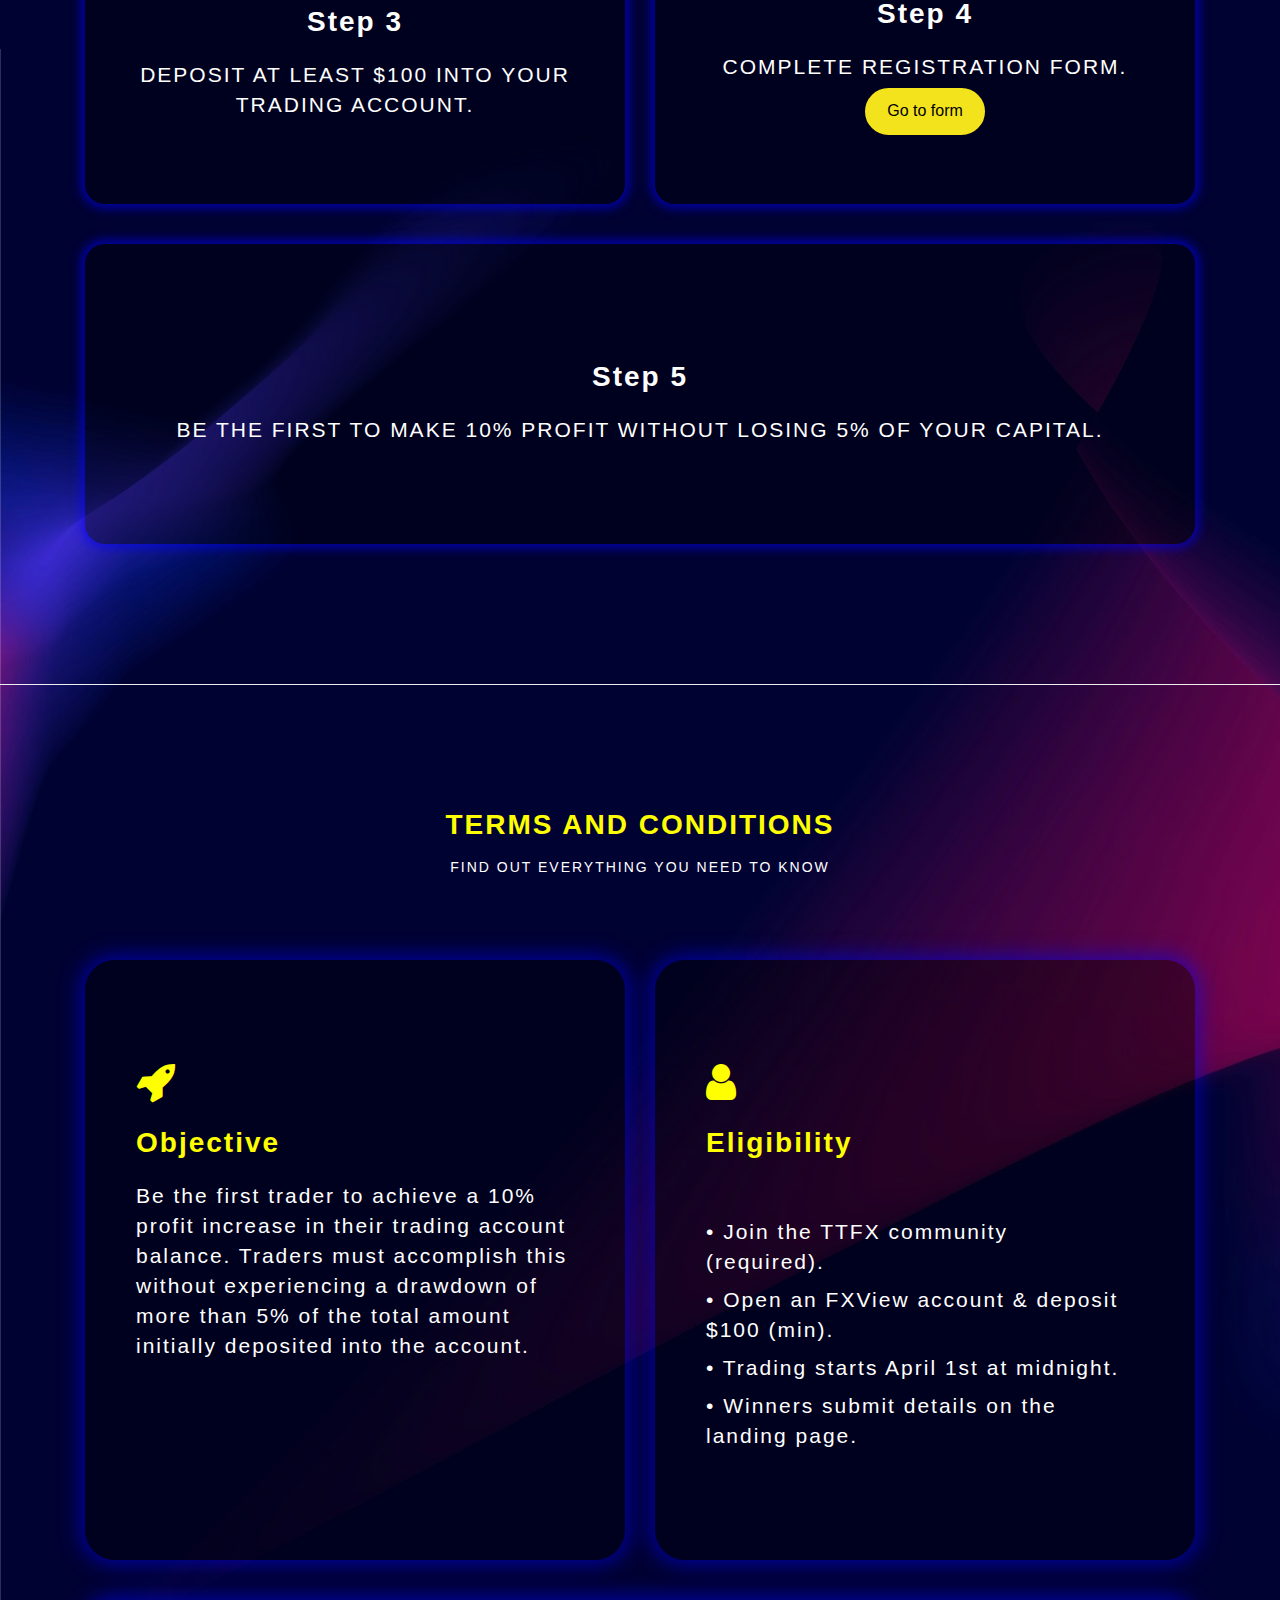
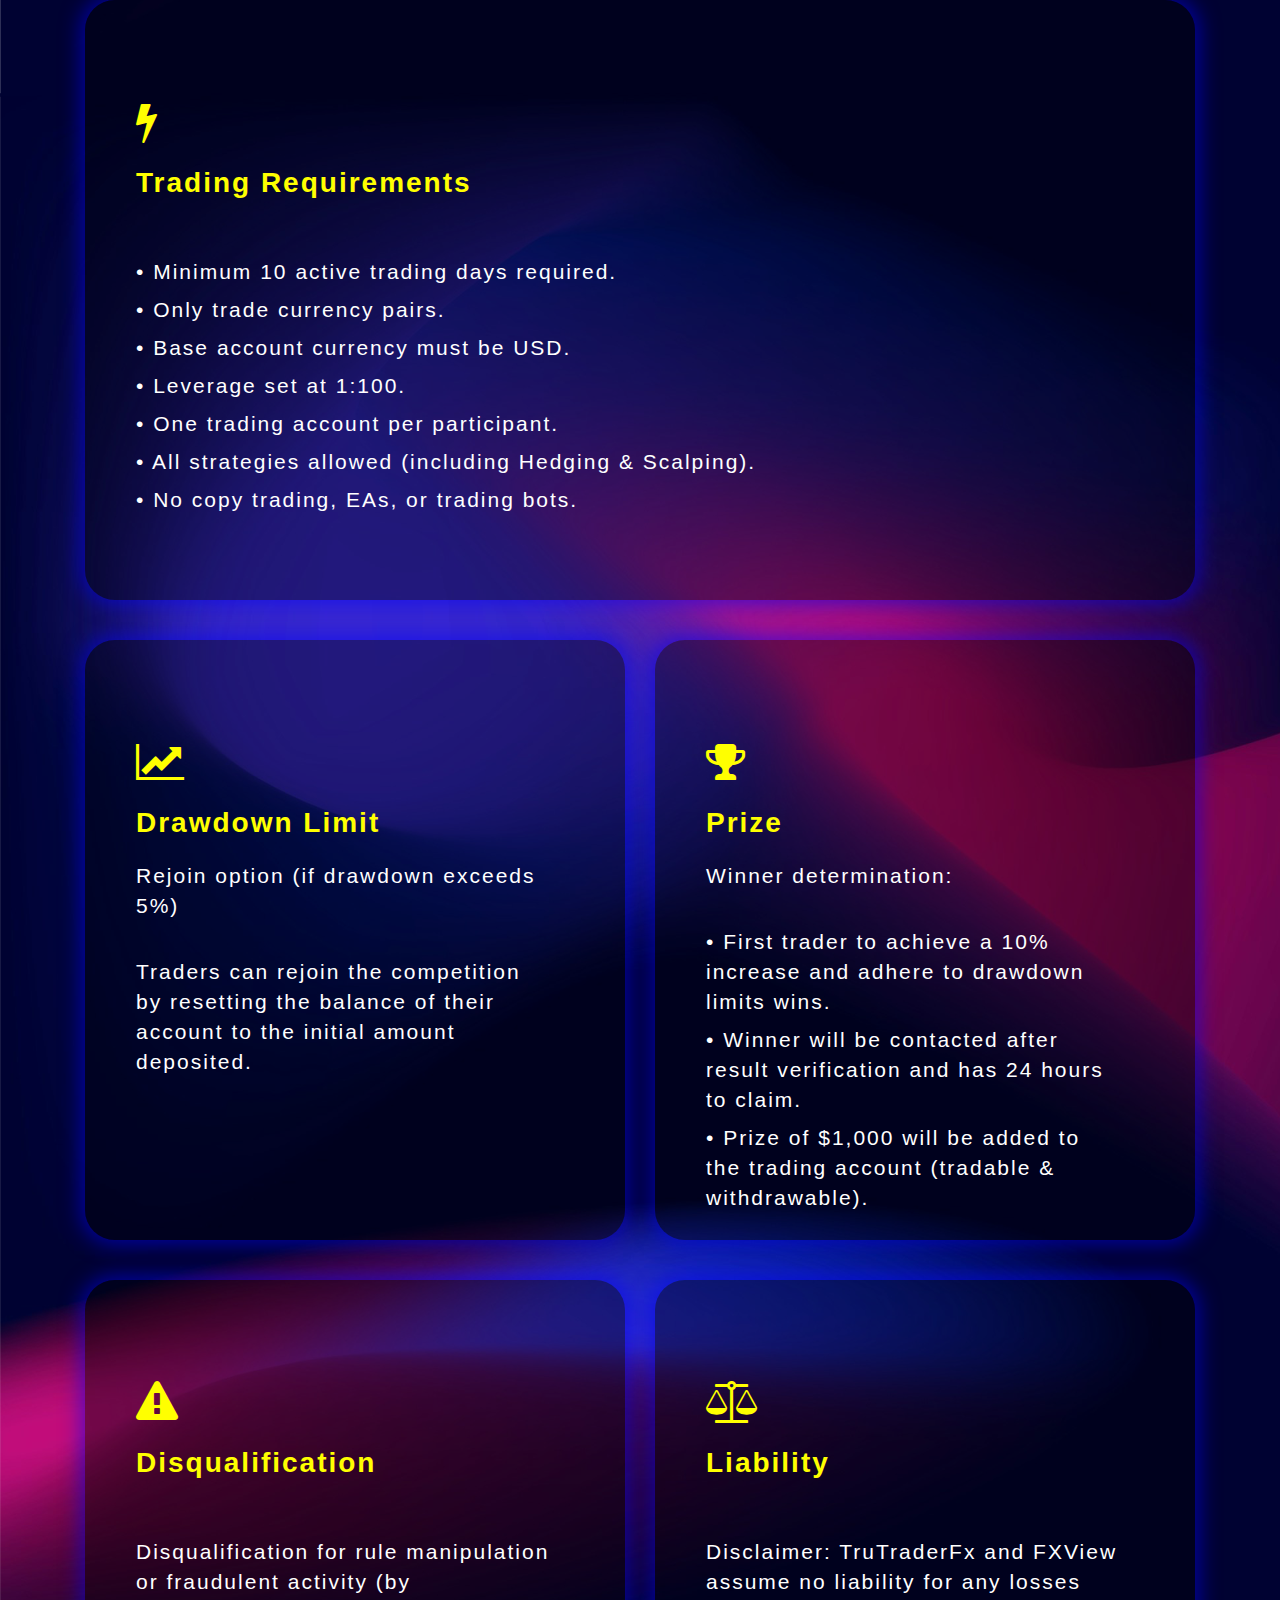
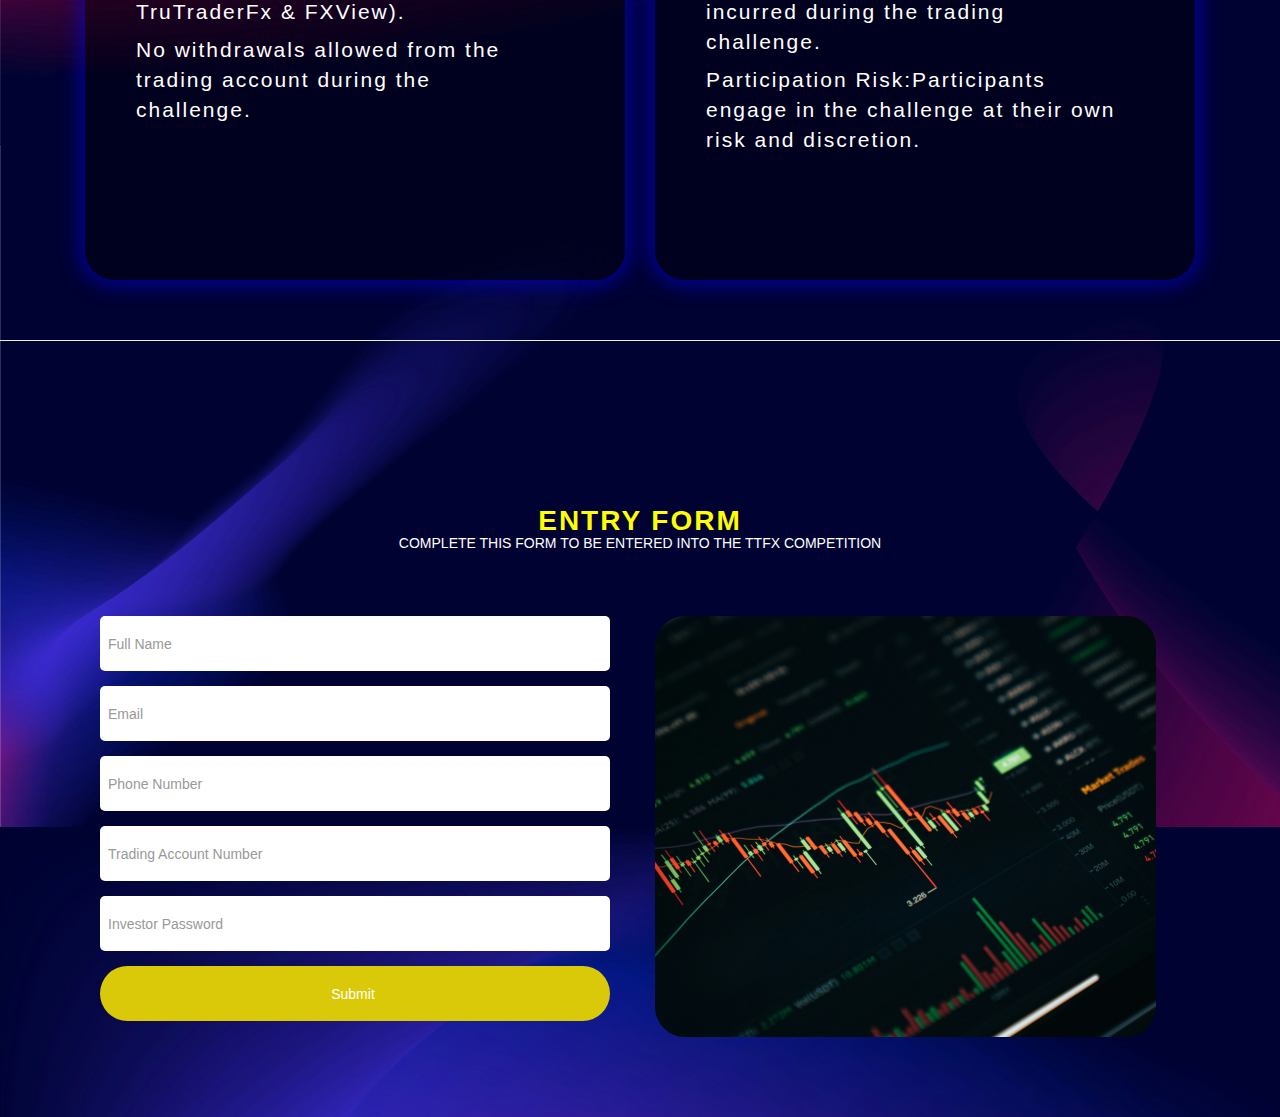
==== commit 20d3540e: "Fix Buttons" ====
--- a/index.html
+++ b/index.html
@@ -96,7 +96,7 @@
 
     <!-- HOME -->
     <section id="home" style="max-width: 100%; height: auto; display: block; margin: 5px 0;">
-      <img src="images/banner.png" alt="" style="max-width: 100%; height: auto; display: block; margin-top: 5px; margin-bottom: 5px;">
+      <img src="images/banner.png" alt="" style="max-width: 100%; height: auto; display: block;">
   </section>
 
     <!-- BLOG -->
@@ -200,7 +200,7 @@
       <div class="container">
         <div class="col-md-12 col-sm-12"> <!-- Change col-sm-6 to col-sm-12 -->
           <div class="col-md-12 col-sm-12">
-            <div class="section-title">
+            <div class="section-title-2">
               <h2>TERMS AND CONDITIONS</h2>
               <p style="color: white;">
                 FIND OUT EVERYTHING YOU NEED TO KNOW
--- a/css/templatemo-style.css
+++ b/css/templatemo-style.css
@@ -517,14 +517,18 @@
   background-image: url("../images/sect-2.png");
 } */
 .custom-button {
-  background-color: transparent;
-  border: 2px solid yellow;
+  background-color: #f3e31d;
+  border: 2px solid #f3e31d;
   border-radius: 30px;
-  color: white; /* Text color */
+  color: black; /* Text color */
   padding: 10px 20px; /* Adjust padding as needed */
   font-size: 16px; /* Adjust font size as needed */
   cursor: pointer;
   outline: none; /* Removes default focus outline */
+}
+.custom-button:hover {
+  background-color: black; /* Inverted background color */
+  color: #f3e31d; /* Inverted text color */
 }
 
 #blog-header,
@@ -558,7 +562,7 @@
   padding: 10px;
   border-radius: 10px;
   box-shadow: 0 0 10px 5px rgba(0, 0, 255, 0.5); /* Blue glowing shadow */
-  margin-bottom: 20px;
+  margin-bottom: 40px;
   height: 300px;
 }
 .step .content {
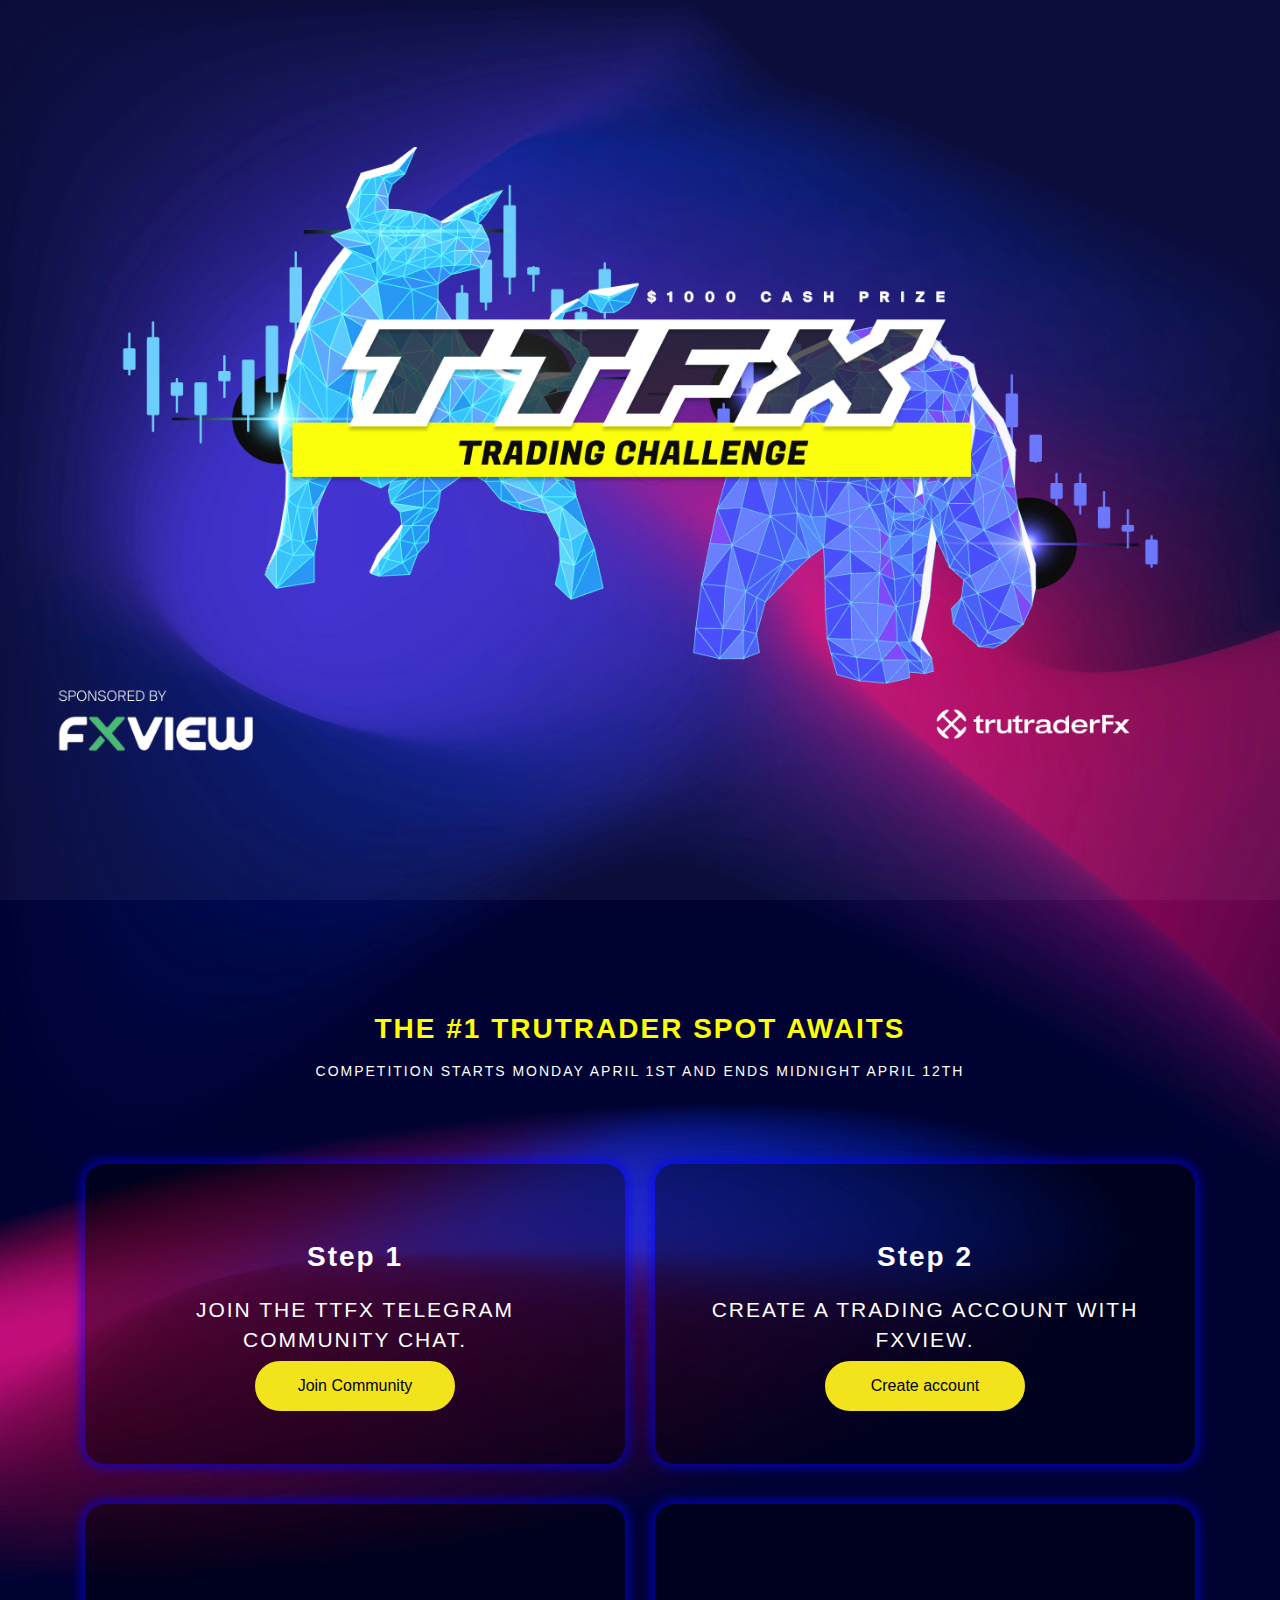
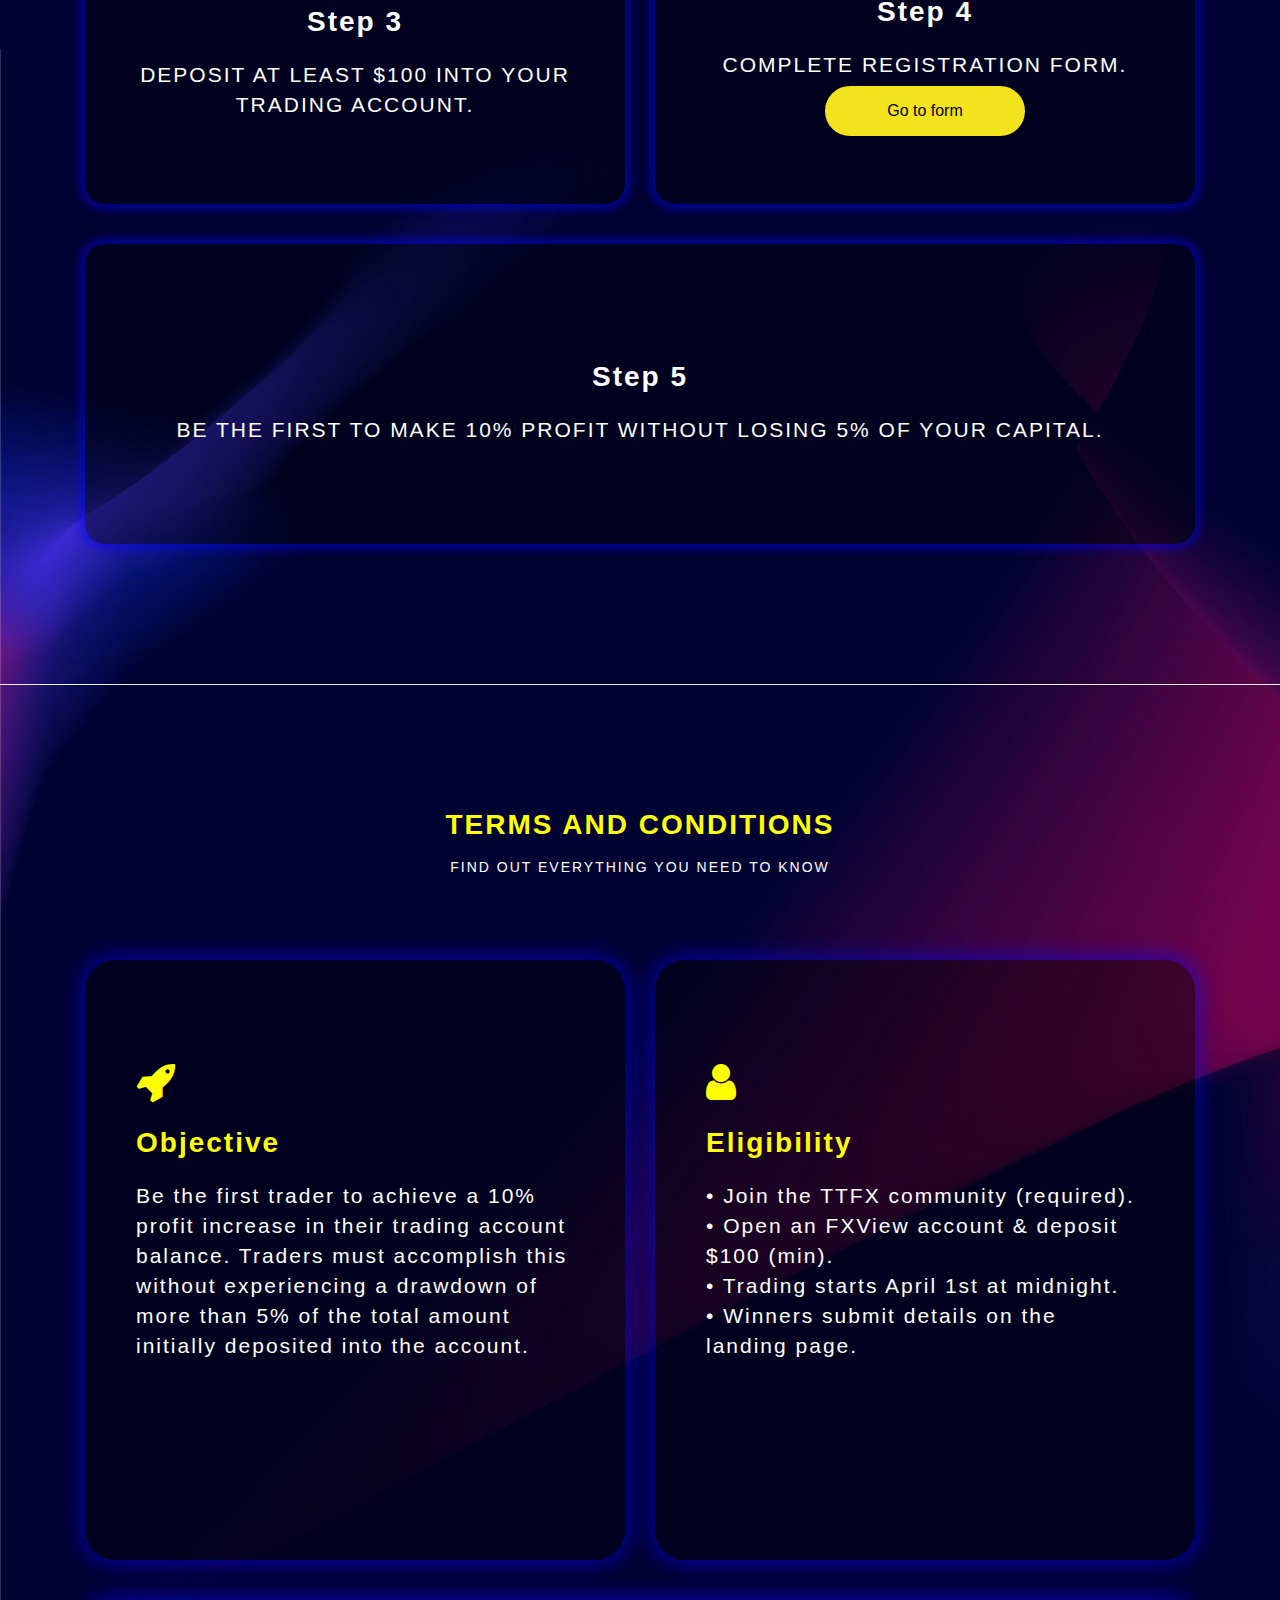
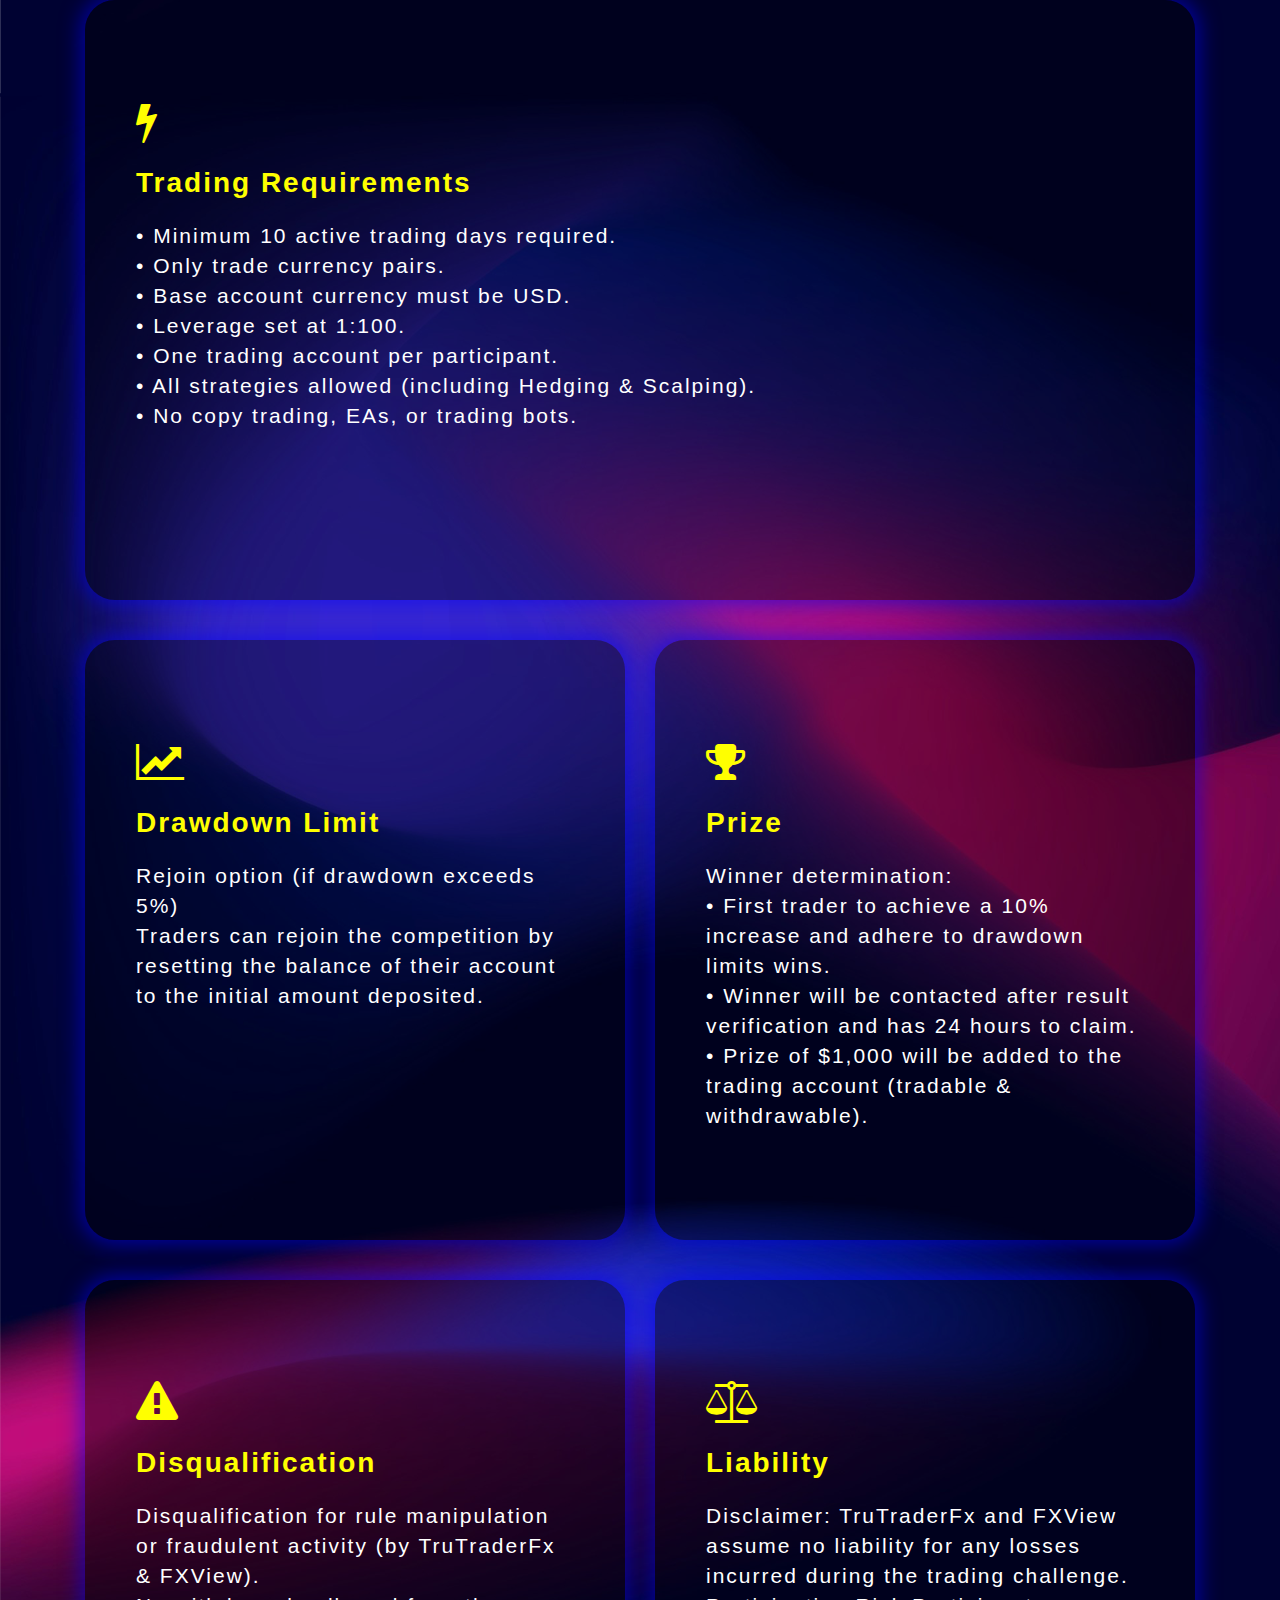
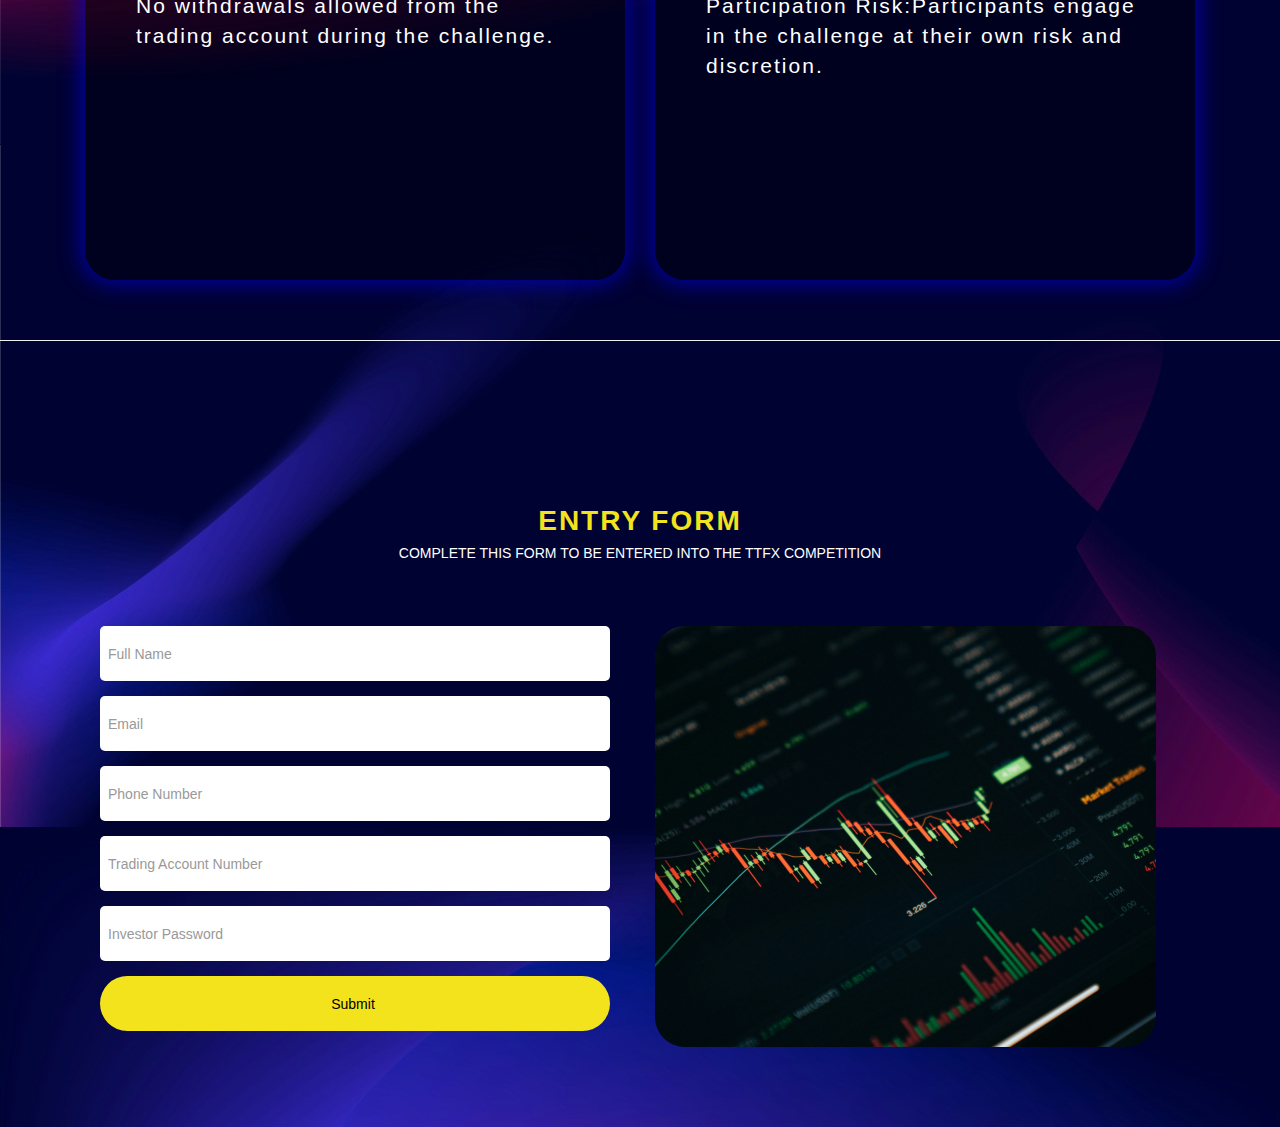
==== commit 1e626818: "TTFX" ====
--- a/index.html
+++ b/index.html
@@ -126,8 +126,8 @@
                               <div class="step-body blog-info">
                                   <h2 style="color: white;">Step 1</h2> <!-- Fixed closing tag -->
                                   <h3 style="color: white;">JOIN THE TTFX TELEGRAM COMMUNITY CHAT.</h3>
-                                  <a href="https://t.me/trutrader_bot?start=p3d480970-a3ea-11ee-967d-31d2cd6f6ccb">
-                                    <button class="custom-button">Join The TTFX Community</button>
+                                  <a href="https://t.me/trutrader_bot?start=p3d480970-a3ea-11ee-967d-31d2cd6f6ccb" target="_blank">
+                                    <button class="custom-button">Join Community</button>
                                   </a>
                               </div>
                           </div>
@@ -142,8 +142,8 @@
                             <h3 style="color: white;">CREATE A TRADING ACCOUNT 
                               WITH FXVIEW.
                             </h3>
-                            <a href="https://global.fxview.com/register?refLink=MTYwMA==&refRm=MTQ3Mw==">
-                              <button class="custom-button">Create trading account</button>
+                            <a href="https://global.fxview.com/register?refLink=MTYwMA==&refRm=MTQ3Mw==" target="_blank">
+                              <button class="custom-button">Create account</button>
                             </a>
                         </div>
                     </div>
@@ -221,19 +221,17 @@
                       </div>
                   </div>
               </div>
-              <div class="col-md-6 col-sm-12"> <!-- Change col-sm-6 to col-sm-12 -->
+              <div class="col-md-6 col-sm-12">
                 <!-- BLOG THUMB -->
                 <div class="media blog-thumb">
                     <div class="media-body blog-info">
                         <i class="fa fa-user fa-3x" style="color: yellow;"></i>
-                        <h2>Eligibility</h2> <!-- Fixed closing tag -->
+                        <h2>Eligibility</h2>
                         <h3 style="color: white;">
-                          <ul>
                               <li>• Join the TTFX community (required).</li>
                               <li>• Open an FXView account & deposit $100 (min).</li>
                               <li>• Trading starts April 1st at midnight.</li>
                               <li>• Winners submit details on the landing page.</li>
-                          </ul>
                       </h3>
                         <p></p>
                     </div>
@@ -246,7 +244,6 @@
                       <i class="fa fa-bolt fa-3x" style="color: yellow;"></i>
                       <h2>Trading Requirements</h2> <!-- Fixed closing tag -->
                       <h3 style="color: white;">
-                        <ul>
                           <li>• Minimum 10 active trading days required.</li>
                         <li>• Only trade currency pairs.</li>
                         <li>• Base account currency must be USD.</li>
@@ -265,9 +262,8 @@
                     <i class="fa fa-chart-line fa-3x" style="color: yellow;"></i>
                     <h2>Drawdown Limit</h2> <!-- Fixed closing tag -->
                     <h3 style="color: white;">Rejoin option (if drawdown exceeds 5%)
-                     <ul>
                       <li> Traders can rejoin the competition by resetting the balance of their account to the initial amount deposited.</li>
-                     </ul></h3>
+                    </h3>
                 </div>
             </div>
         </div>
@@ -278,11 +274,11 @@
                   <i class="fa fa-trophy fa-3x" style="color: yellow;"></i>
                   <h2>Prize</h2> <!-- Fixed closing tag -->
                   <h3 style="color: white;">Winner determination:
-                    <ul>
+                    
                       <li>• First trader to achieve a 10% increase and adhere to drawdown limits wins.</li>
                       <li>• Winner will be contacted after result verification and has 24 hours to claim.</li>
                       <li>• Prize of $1,000 will be added to the trading account (tradable & withdrawable).</li>
-                    </ul>
+                    
                     </h3>
                   <p></p>
               </div>
@@ -295,11 +291,9 @@
                 <i class="fa fa-exclamation-triangle fa-3x" style="color: yellow;"></i>
                 <h2>Disqualification</h2> <!-- Fixed closing tag -->
                 <h3 style="color: white;">
-                  <ul>
                     <li>Disqualification for rule manipulation or fraudulent activity (by TruTraderFx & FXView).</li>
                     <li>No withdrawals allowed from the trading account during the challenge.</li>
-                  </ul>
-                  </h3>
+                </h3>
             </div>
         </div>
     </div>
@@ -310,10 +304,8 @@
               <i class="fa fa-balance-scale fa-3x" style="color: yellow;"></i>
               <h2>Liability</h2> <!-- Fixed closing tag -->
               <h3 style="color: white;">
-                <ul>
                   <li>Disclaimer: TruTraderFx and FXView assume no liability for any losses incurred during the trading challenge.</li>
                   <li>Participation Risk:Participants engage in the challenge at their own risk and discretion.</li>
-                </ul>
                 </h3>
           </div>
       </div>
--- a/css/templatemo-style.css
+++ b/css/templatemo-style.css
@@ -520,15 +520,16 @@
   background-color: #f3e31d;
   border: 2px solid #f3e31d;
   border-radius: 30px;
-  color: black; /* Text color */
-  padding: 10px 20px; /* Adjust padding as needed */
-  font-size: 16px; /* Adjust font size as needed */
+  color: black;
+  width: 200px;
+  height: 50px;
+  font-size: 16px;
   cursor: pointer;
-  outline: none; /* Removes default focus outline */
+  outline: none;
 }
 .custom-button:hover {
-  background-color: black; /* Inverted background color */
-  color: #f3e31d; /* Inverted text color */
+  background-color: black;
+  color: #f3e31d;
 }
 
 #blog-header,
@@ -741,8 +742,9 @@
 
 #contact .section-title h2 {
   letter-spacing: 2px;
-  color: yellow;
+  color: #f3e31d;
   font-weight: bold;
+  margin-bottom: 20px;
 }
 
 #contact .form-control {
@@ -756,10 +758,10 @@
   padding-left: 8px;
 }
 .stats {
-  border: 0px solid #333; /* Border style */
-  border-radius: 30px; /* Optional: Add border radius for rounded corners */
-  display: block; /* Ensure the image takes up the full width */
-  max-width: 100%; /* Ensure the image is responsive */
+  border: 0px solid #333;
+  border-radius: 30px;
+  display: block;
+  max-width: 100%;
 }
 #contact input,
 #contact select {
@@ -771,9 +773,9 @@
 }
 
 #contact input[type="submit"] {
-  background: #dac909;
+  background: #f3e31d;
   border-radius: 100px;
-  color: #ffffff;
+  color: black;
   font-weight: 500;
 }
 
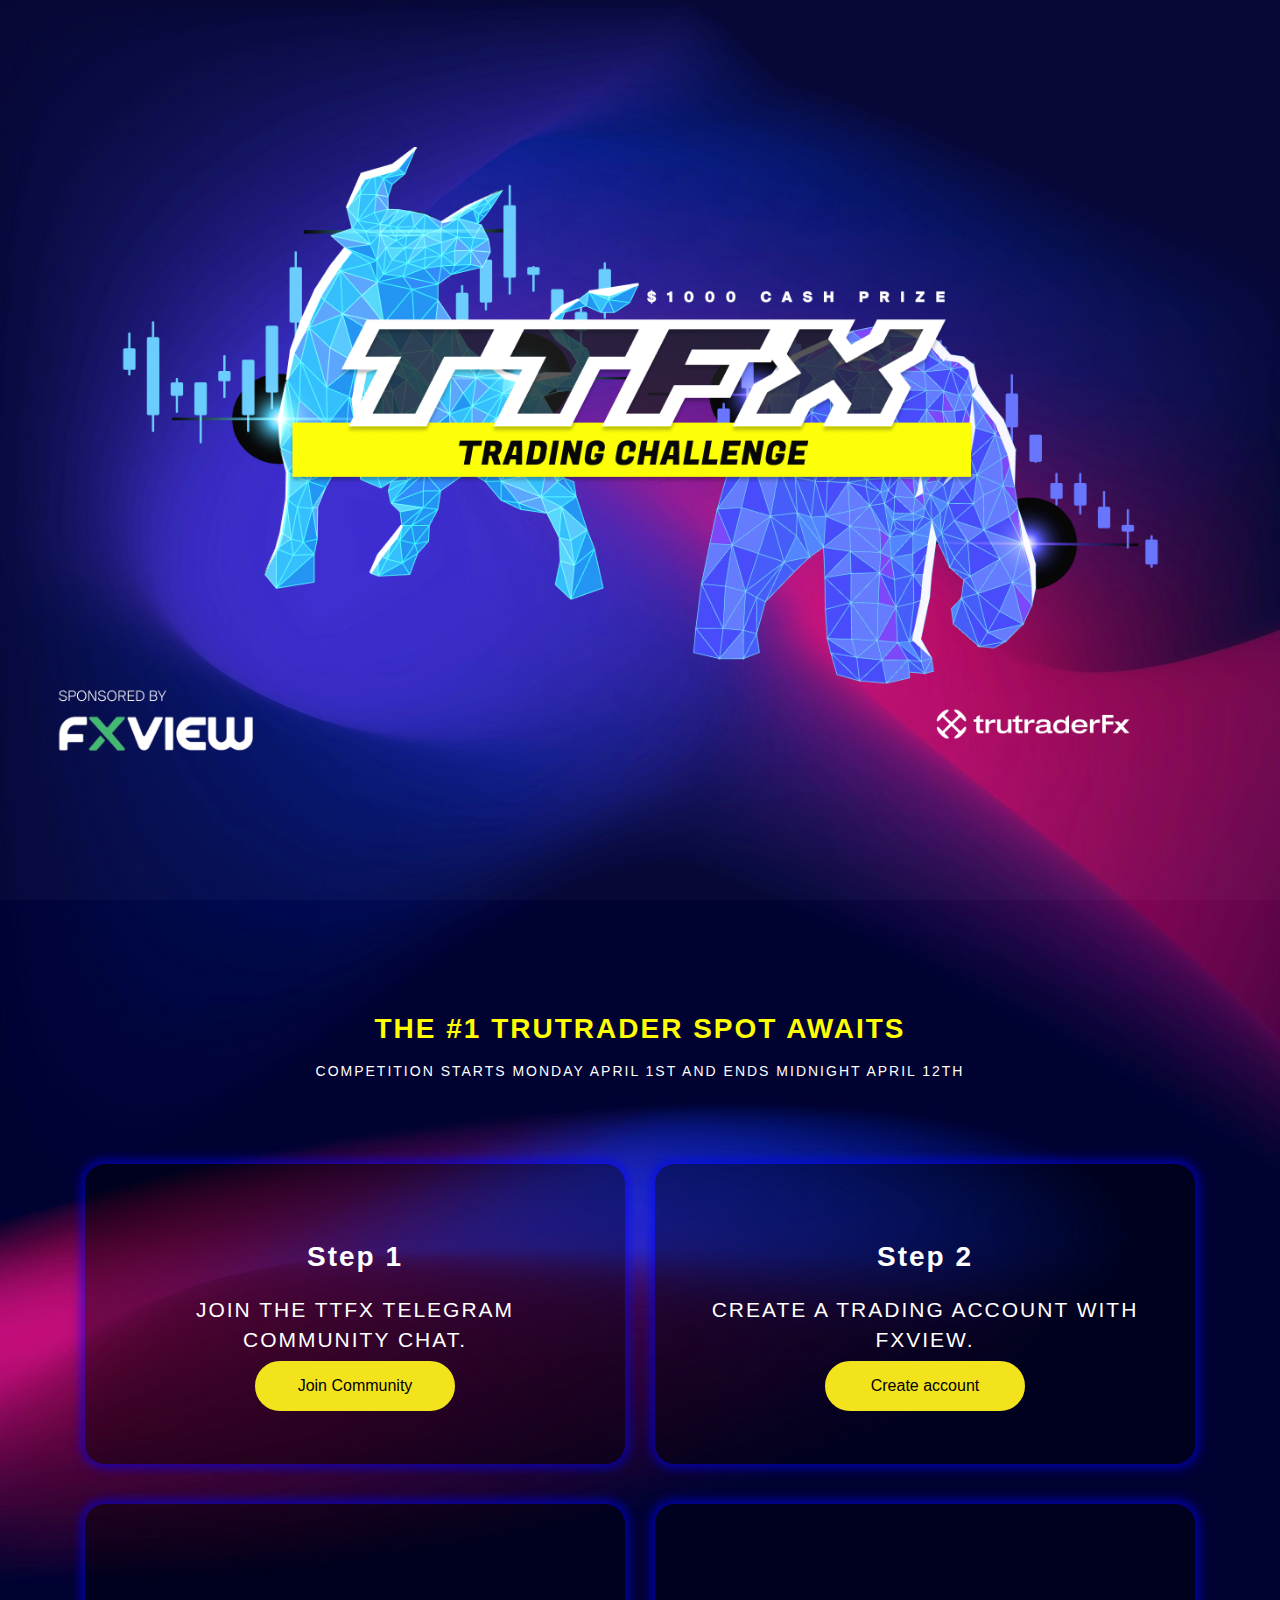
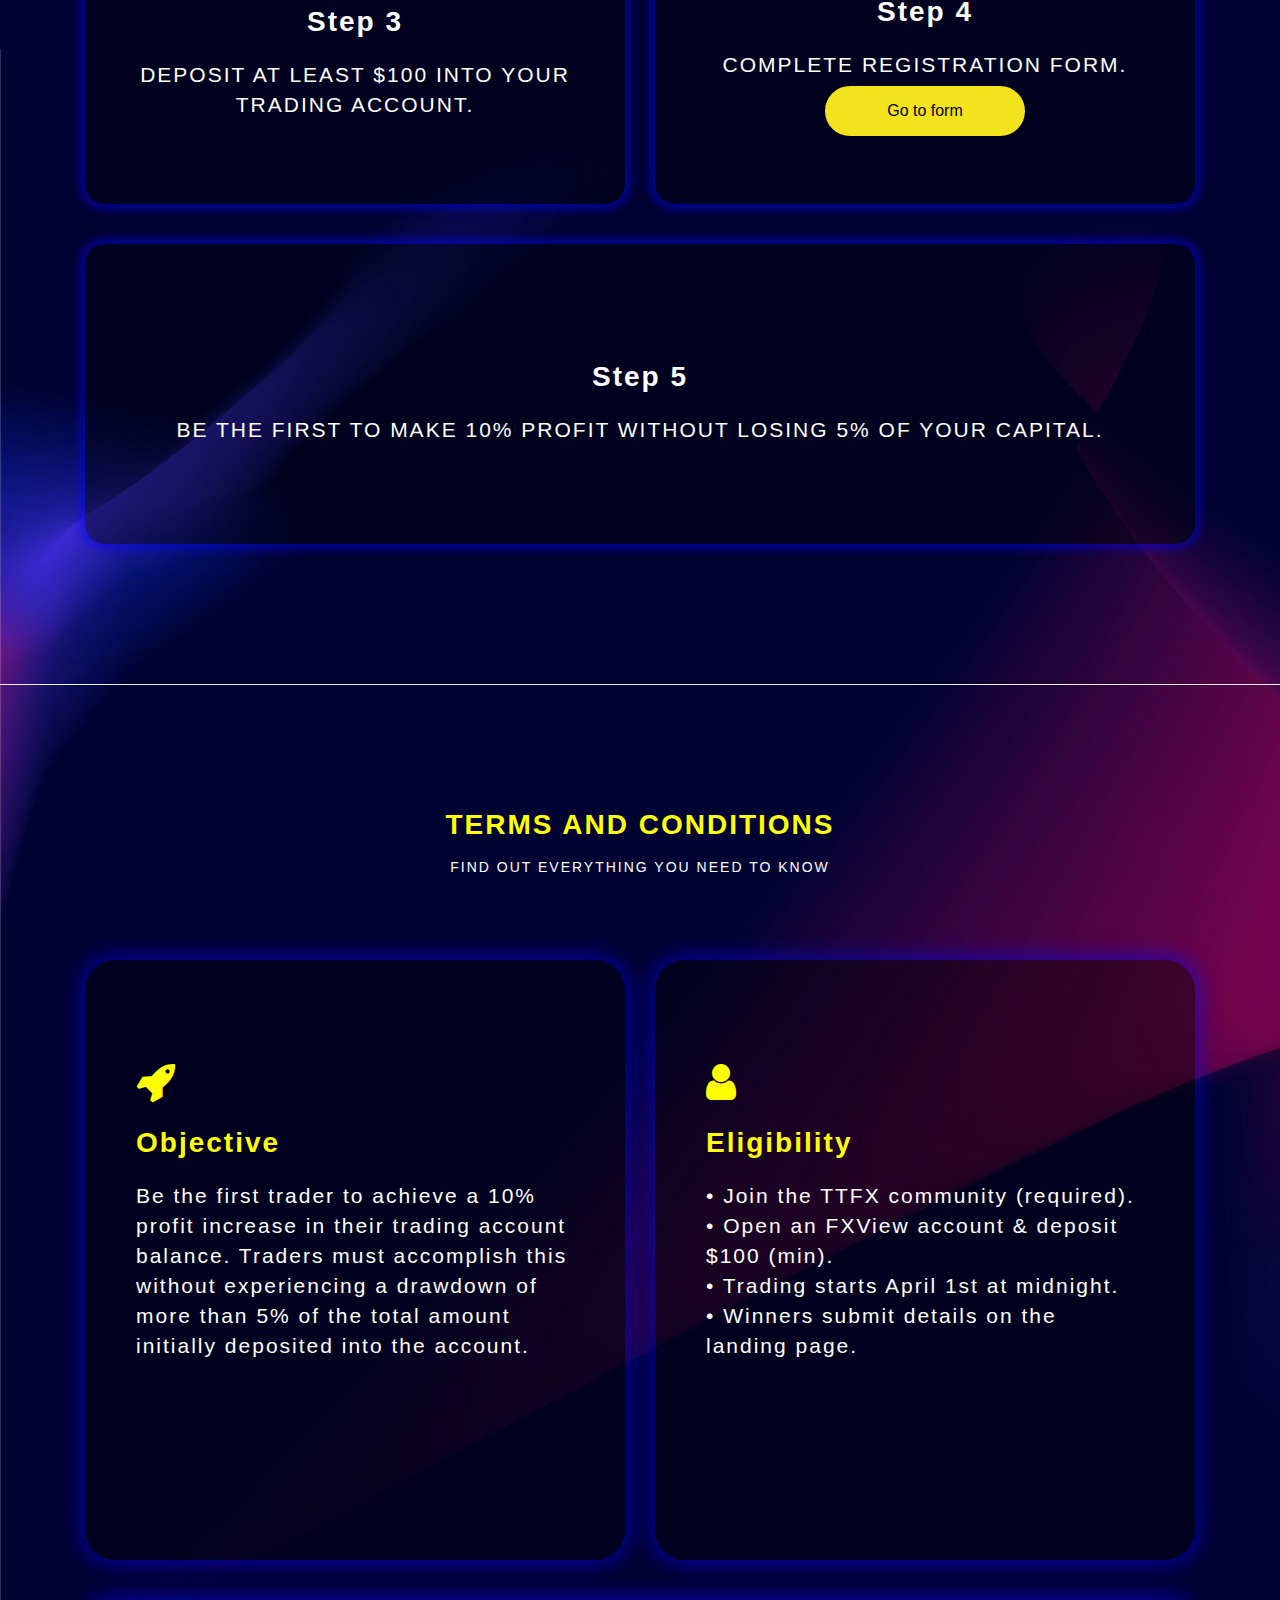
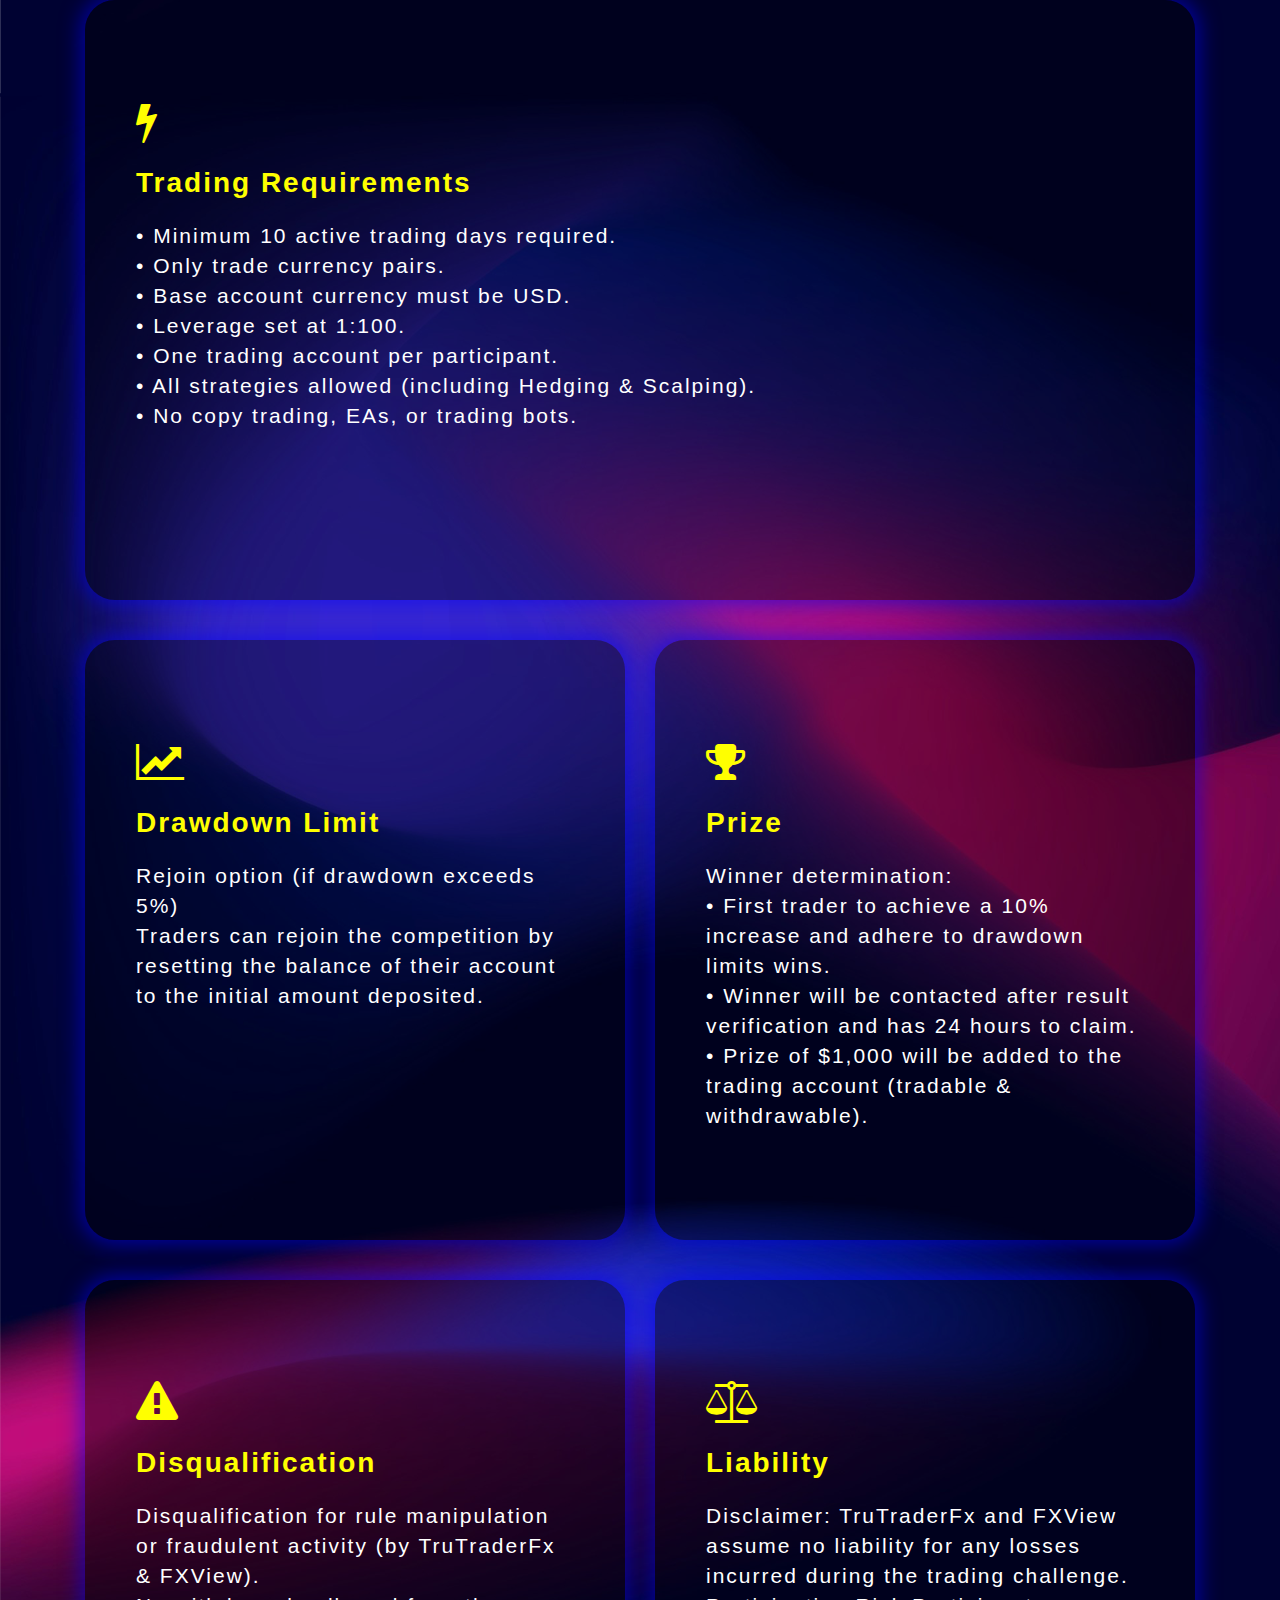
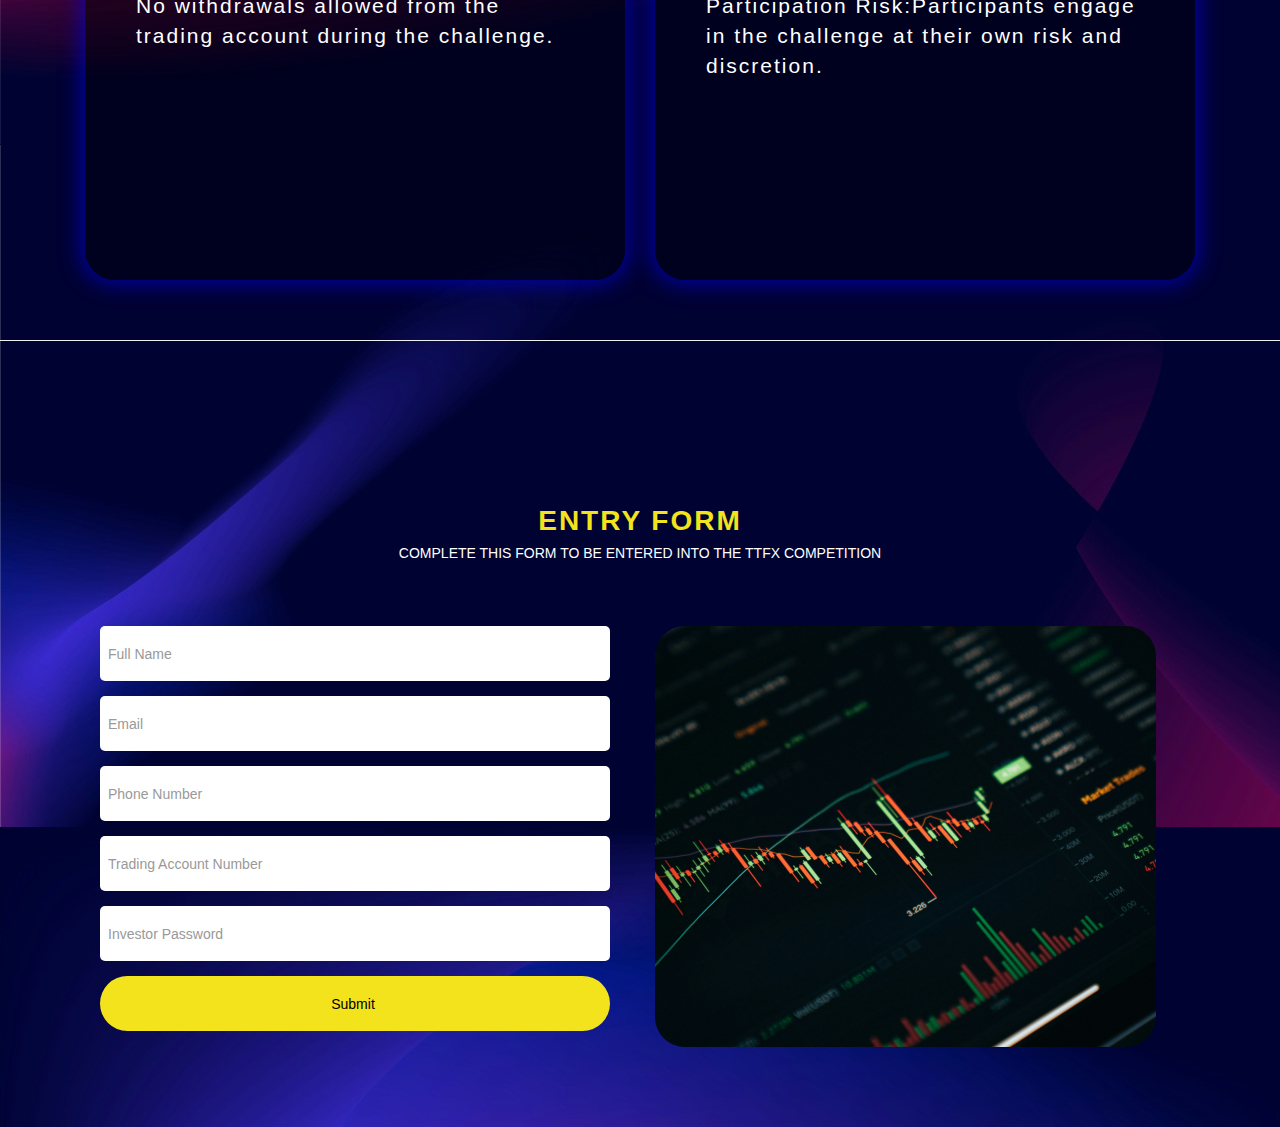
==== commit accdfb58: "made changes" ====
--- a/index.html
+++ b/index.html
@@ -170,7 +170,7 @@
                           FORM.
                         </h3>
                         <div class="button-wrapper">
-                          <button class="custom-button" onclick="scrollToSection('about')">Go to form</button>
+                          <button class="custom-button" onclick="scrollToSection('contact')">Go to form</button>
                         </div>
                     </div>
                 </div>
@@ -406,6 +406,14 @@
     </section>
 
     <!-- SCRIPTS -->
+    <script>
+      function scrollToSection(sectionId) {
+        var section = document.getElementById(sectionId);
+        if (section) {
+          section.scrollIntoView({ behavior: "smooth" });
+        }
+      }
+    </script>
     <script src="js/jquery.js"></script>
     <script src="js/bootstrap.min.js"></script>
     <script src="js/jquery.stellar.min.js"></script>
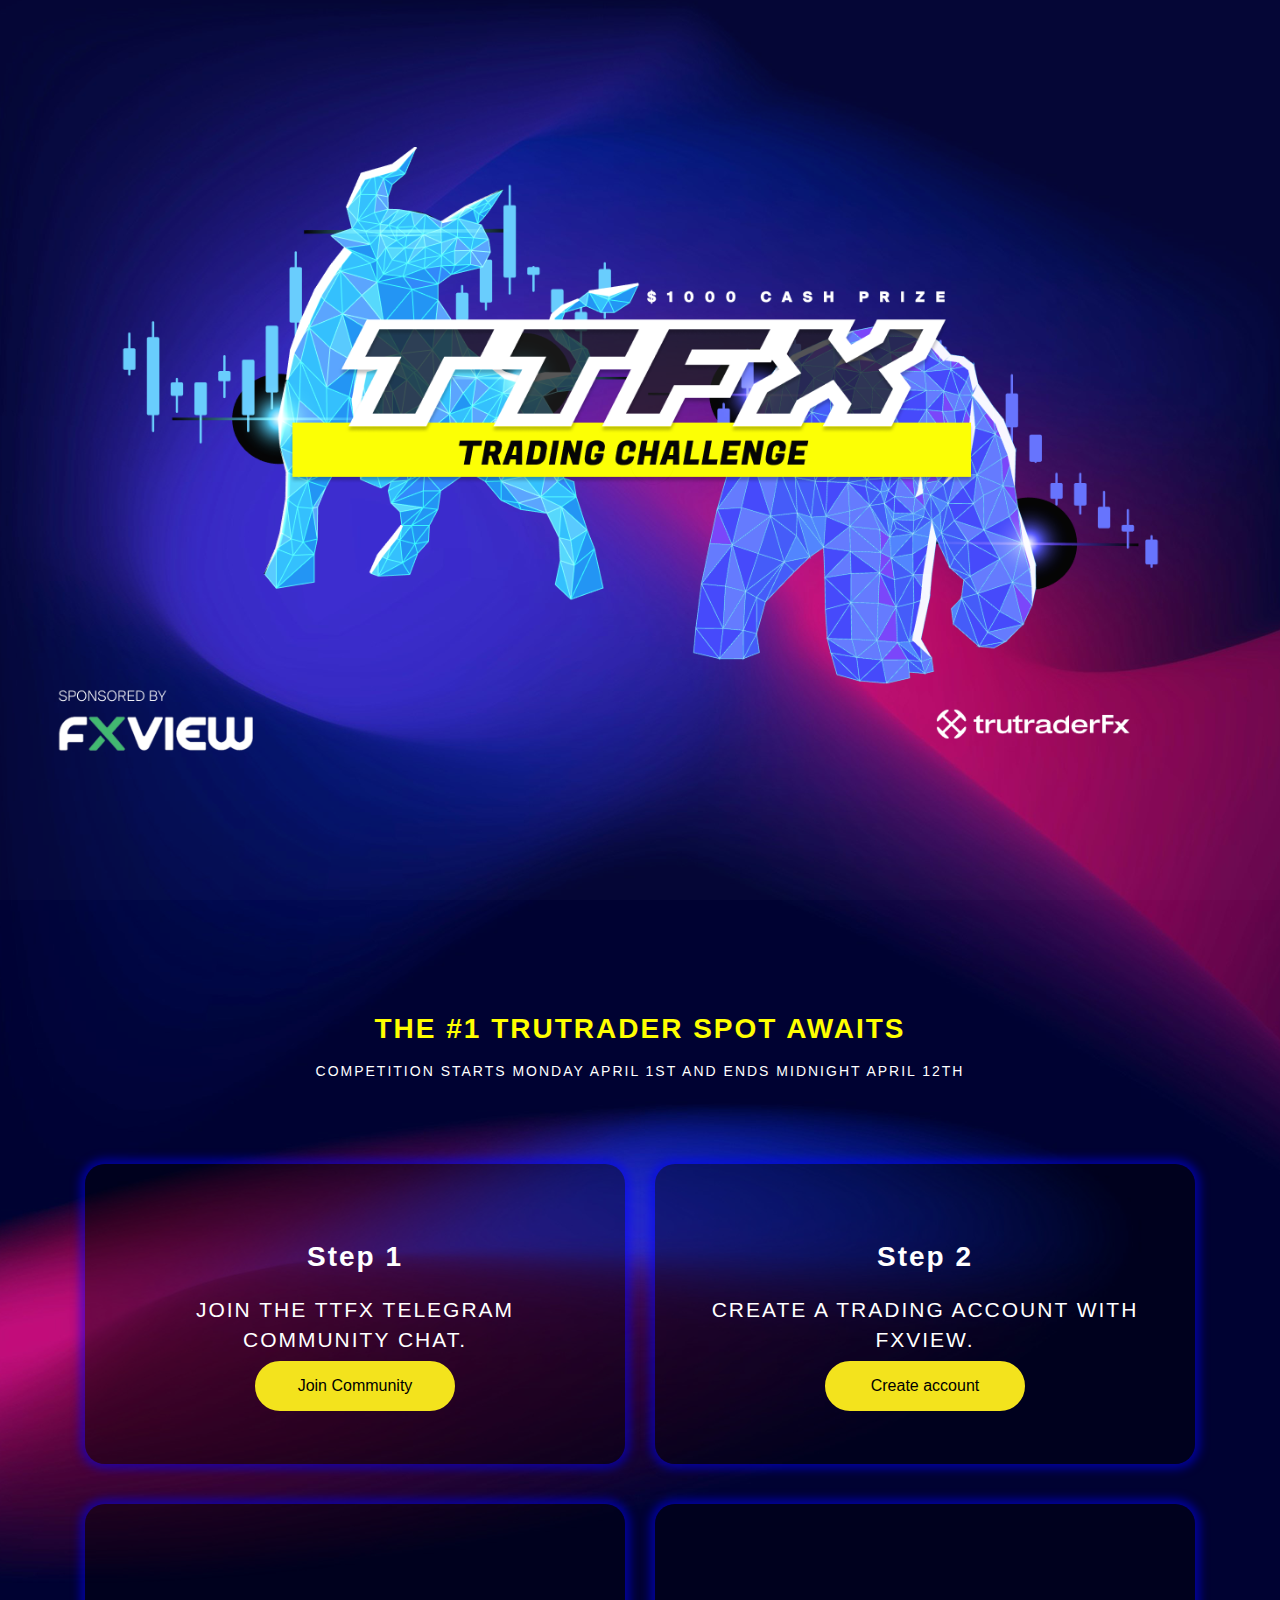
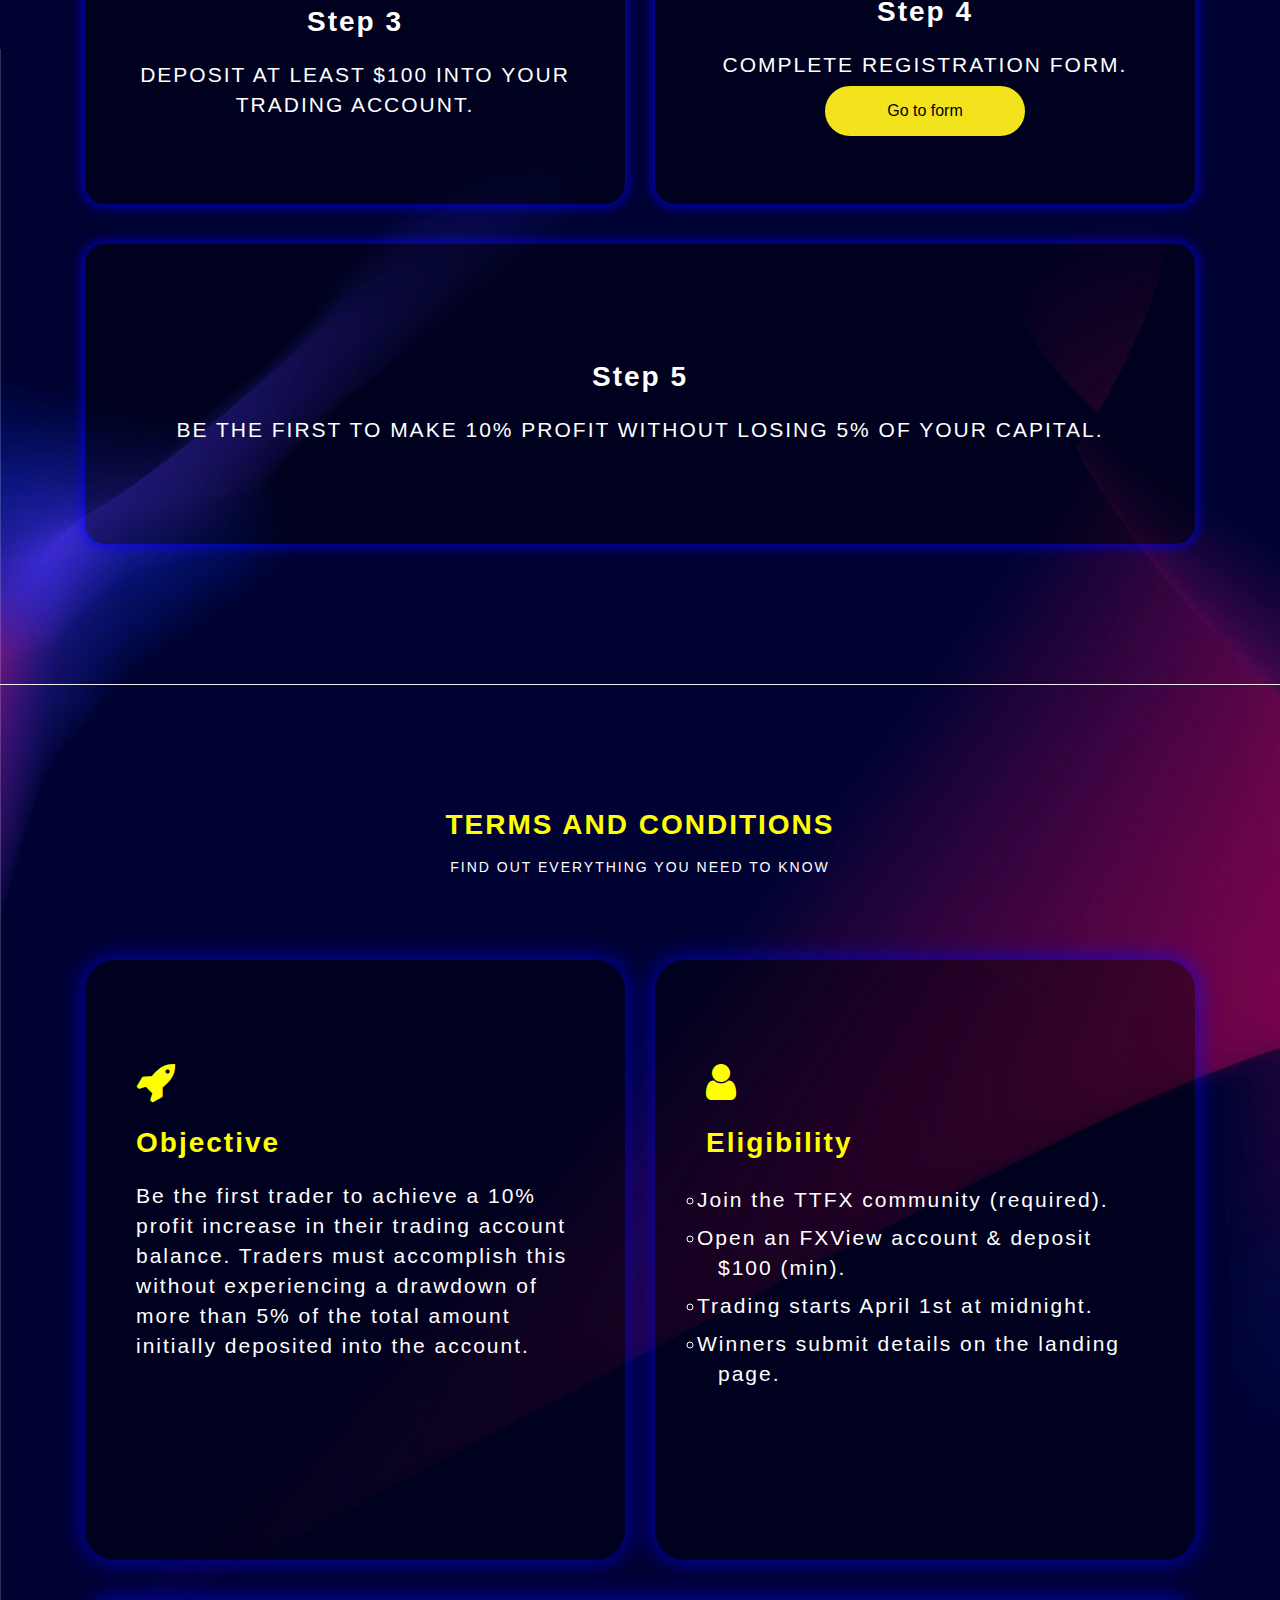
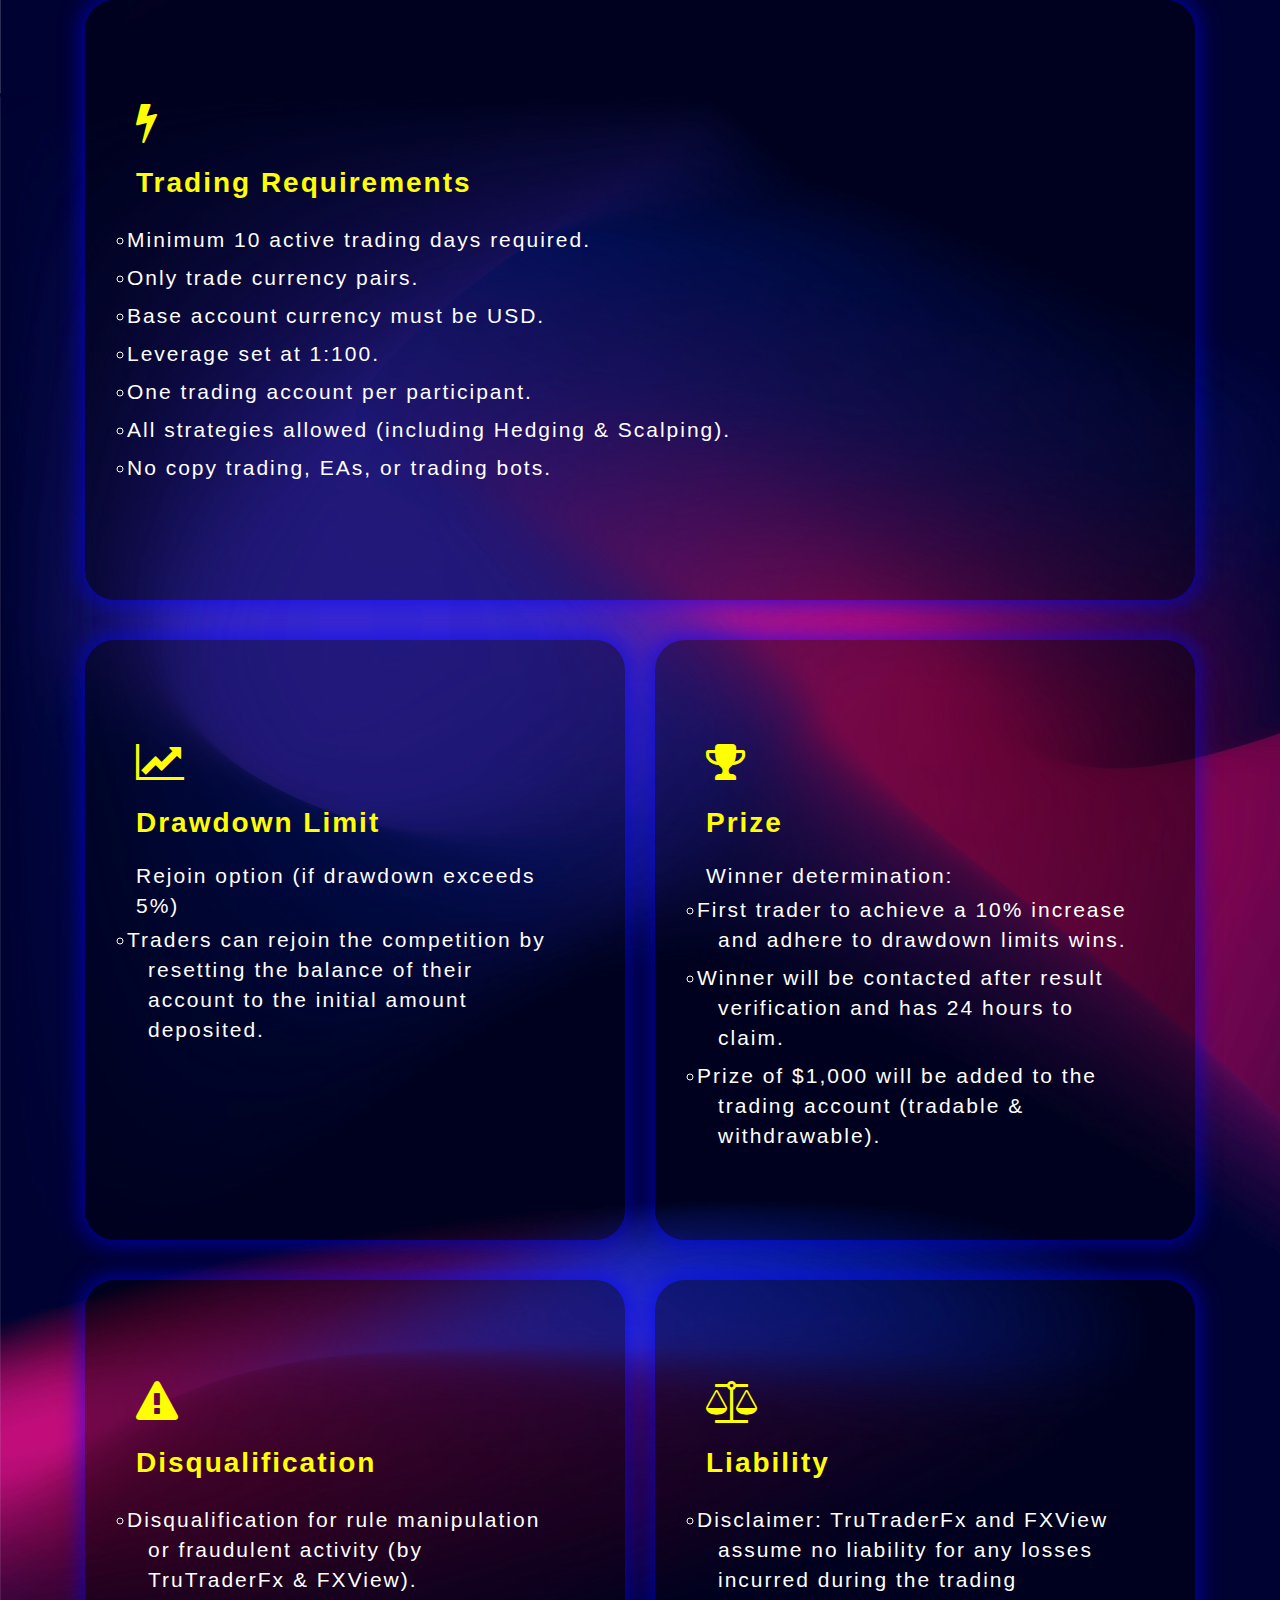
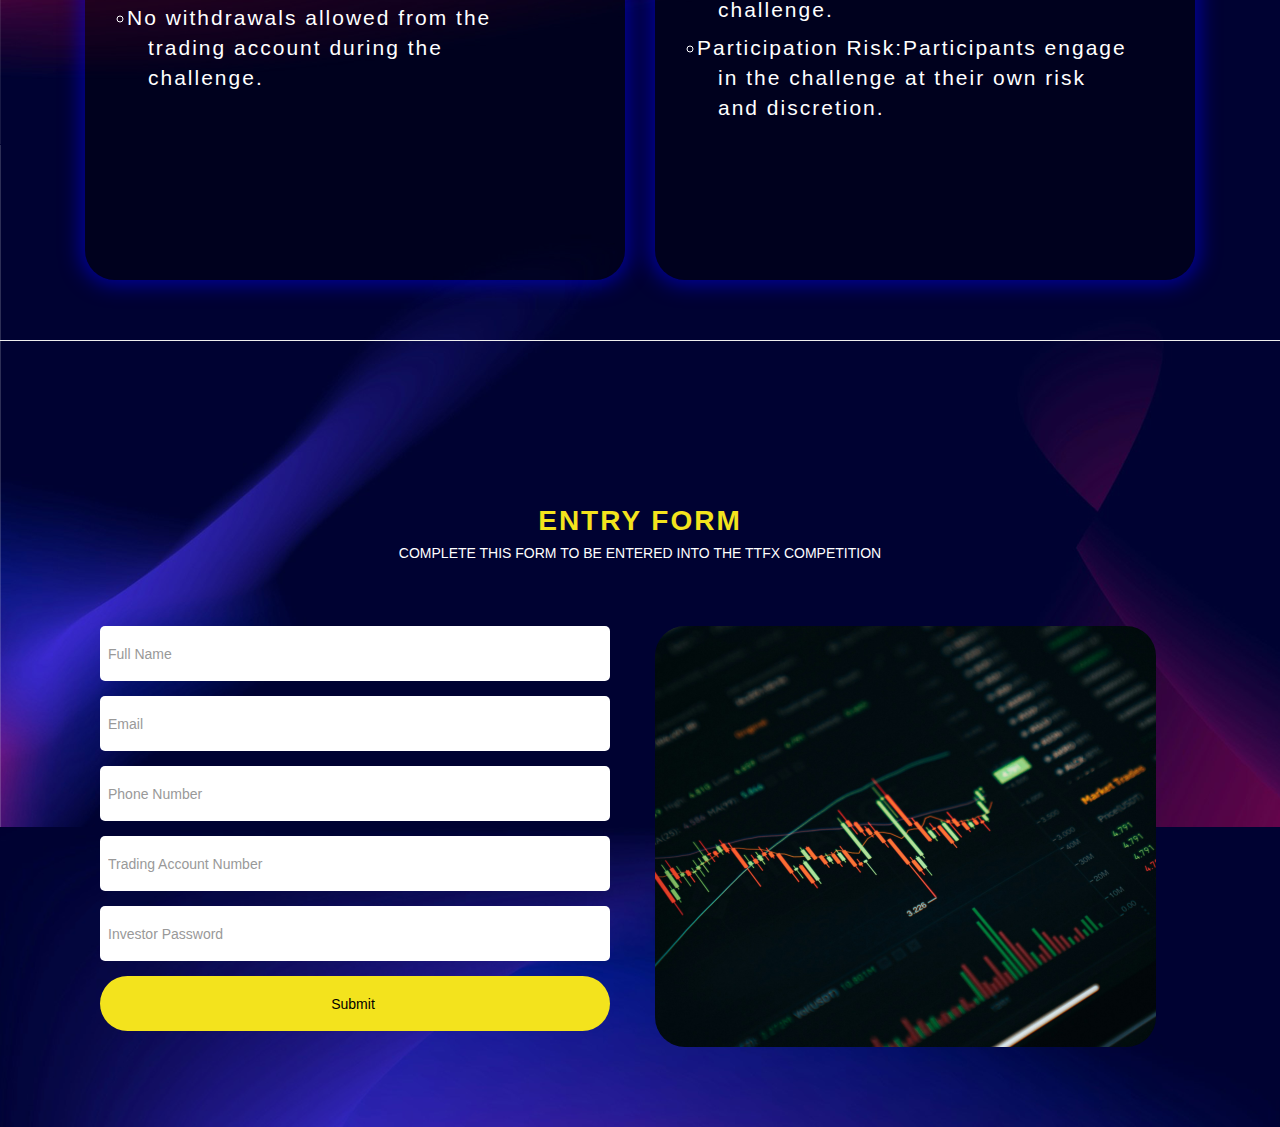
==== commit 7158be45: "Final Changes" ====
--- a/index.html
+++ b/index.html
@@ -228,10 +228,10 @@
                         <i class="fa fa-user fa-3x" style="color: yellow;"></i>
                         <h2>Eligibility</h2>
                         <h3 style="color: white;">
-                              <li>• Join the TTFX community (required).</li>
-                              <li>• Open an FXView account & deposit $100 (min).</li>
-                              <li>• Trading starts April 1st at midnight.</li>
-                              <li>• Winners submit details on the landing page.</li>
+                              <li>Join the TTFX community (required).</li>
+                              <li>Open an FXView account & deposit $100 (min).</li>
+                              <li>Trading starts April 1st at midnight.</li>
+                              <li>Winners submit details on the landing page.</li>
                       </h3>
                         <p></p>
                     </div>
@@ -244,13 +244,13 @@
                       <i class="fa fa-bolt fa-3x" style="color: yellow;"></i>
                       <h2>Trading Requirements</h2> <!-- Fixed closing tag -->
                       <h3 style="color: white;">
-                          <li>• Minimum 10 active trading days required.</li>
-                        <li>• Only trade currency pairs.</li>
-                        <li>• Base account currency must be USD.</li>
-                        <li>• Leverage set at 1:100.</li>
-                        <li>• One trading account per participant.</li>
-                        <li>• All strategies allowed (including Hedging & Scalping).</li>
-                        <li>• No copy trading, EAs, or trading bots.</li>
+                          <li>Minimum 10 active trading days required.</li>
+                        <li>Only trade currency pairs.</li>
+                        <li>Base account currency must be USD.</li>
+                        <li>Leverage set at 1:100.</li>
+                        <li>One trading account per participant.</li>
+                        <li>All strategies allowed (including Hedging & Scalping).</li>
+                        <li>No copy trading, EAs, or trading bots.</li>
                       </h3>
                   </div>
               </div>
@@ -275,9 +275,9 @@
                   <h2>Prize</h2> <!-- Fixed closing tag -->
                   <h3 style="color: white;">Winner determination:
                     
-                      <li>• First trader to achieve a 10% increase and adhere to drawdown limits wins.</li>
-                      <li>• Winner will be contacted after result verification and has 24 hours to claim.</li>
-                      <li>• Prize of $1,000 will be added to the trading account (tradable & withdrawable).</li>
+                      <li>First trader to achieve a 10% increase and adhere to drawdown limits wins.</li>
+                      <li>Winner will be contacted after result verification and has 24 hours to claim.</li>
+                      <li>Prize of $1,000 will be added to the trading account (tradable & withdrawable).</li>
                     
                     </h3>
                   <p></p>
--- a/css/templatemo-style.css
+++ b/css/templatemo-style.css
@@ -682,10 +682,12 @@
   margin: 32px 12px 22px 0px;
 }
 
-.blog-thumb ul li {
-  list-style: none;
+.blog-thumb li {
+  list-style: circle;
   font-weight: normal;
-  padding: 4px 12px 4px 0px;
+  padding: 4px 12px;
+  margin-left: 0;
+  text-indent: -1em;
 }
 
 .blog-social-share {
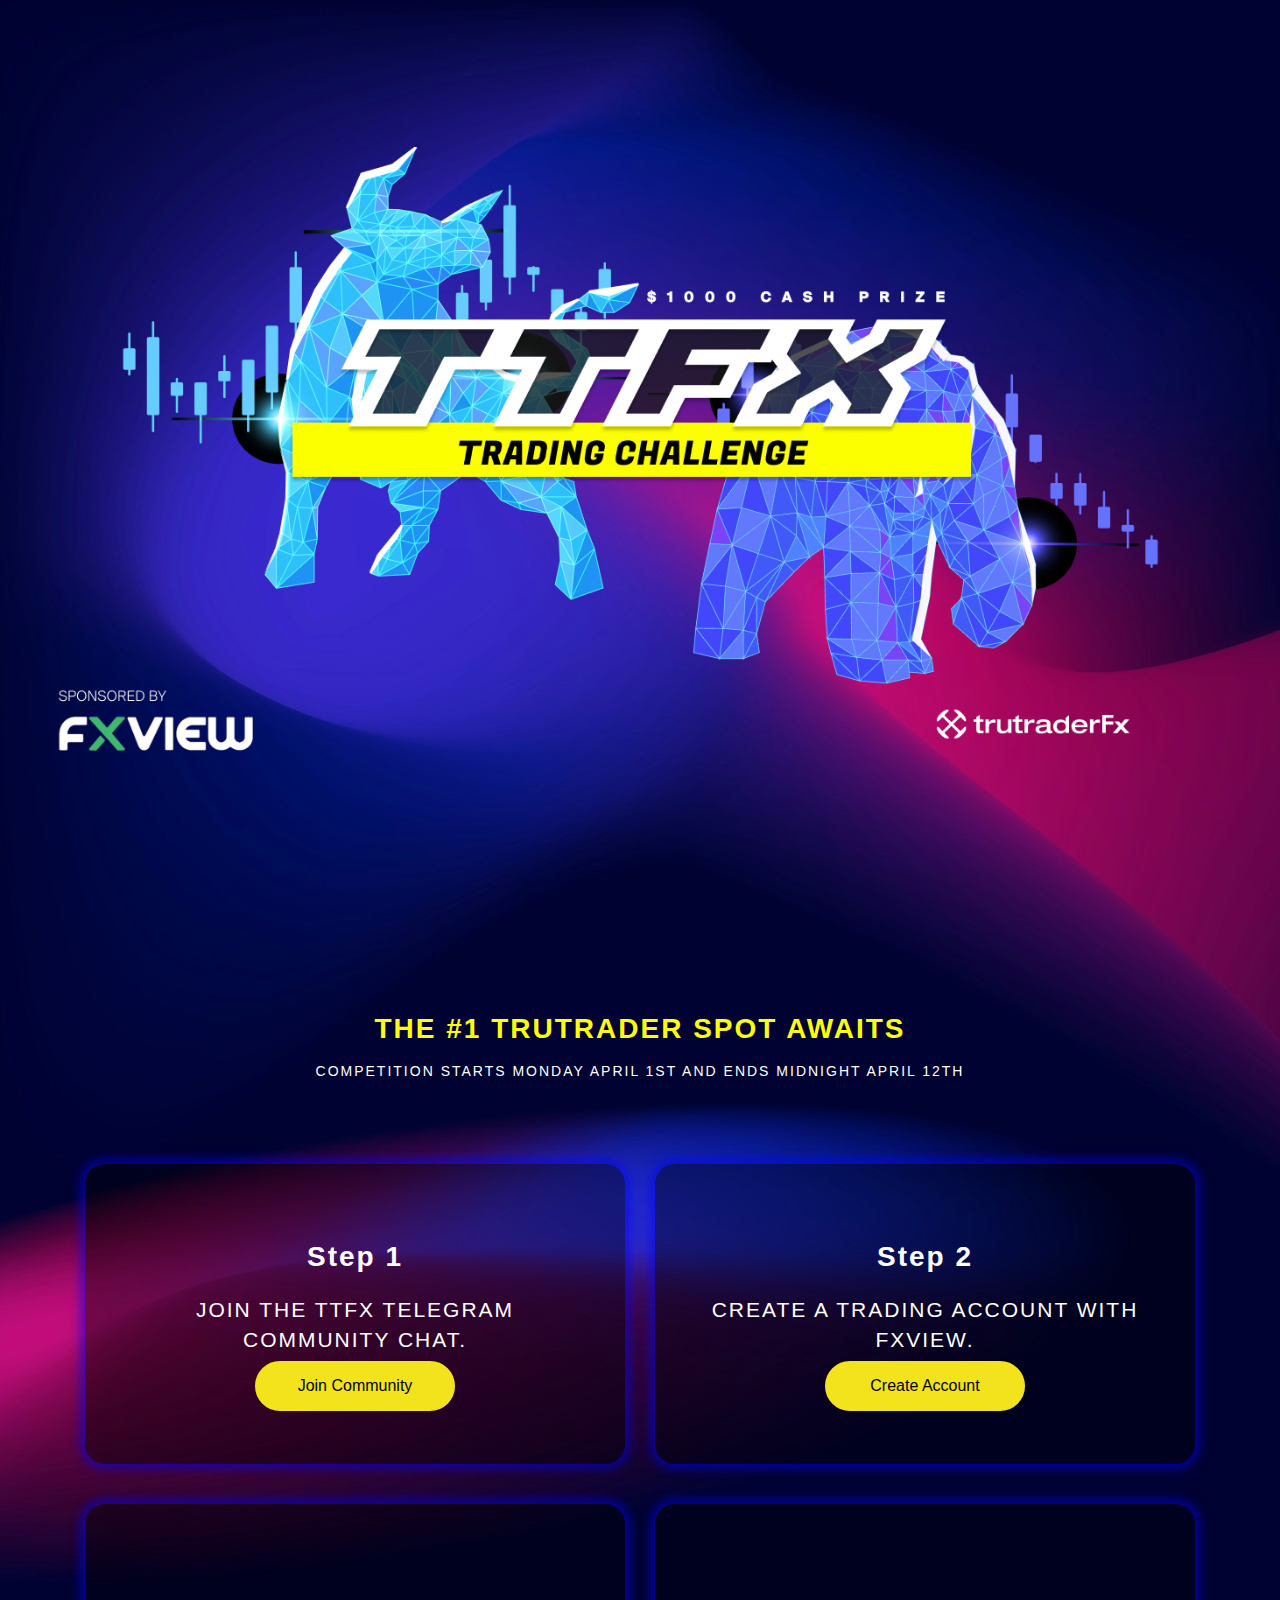
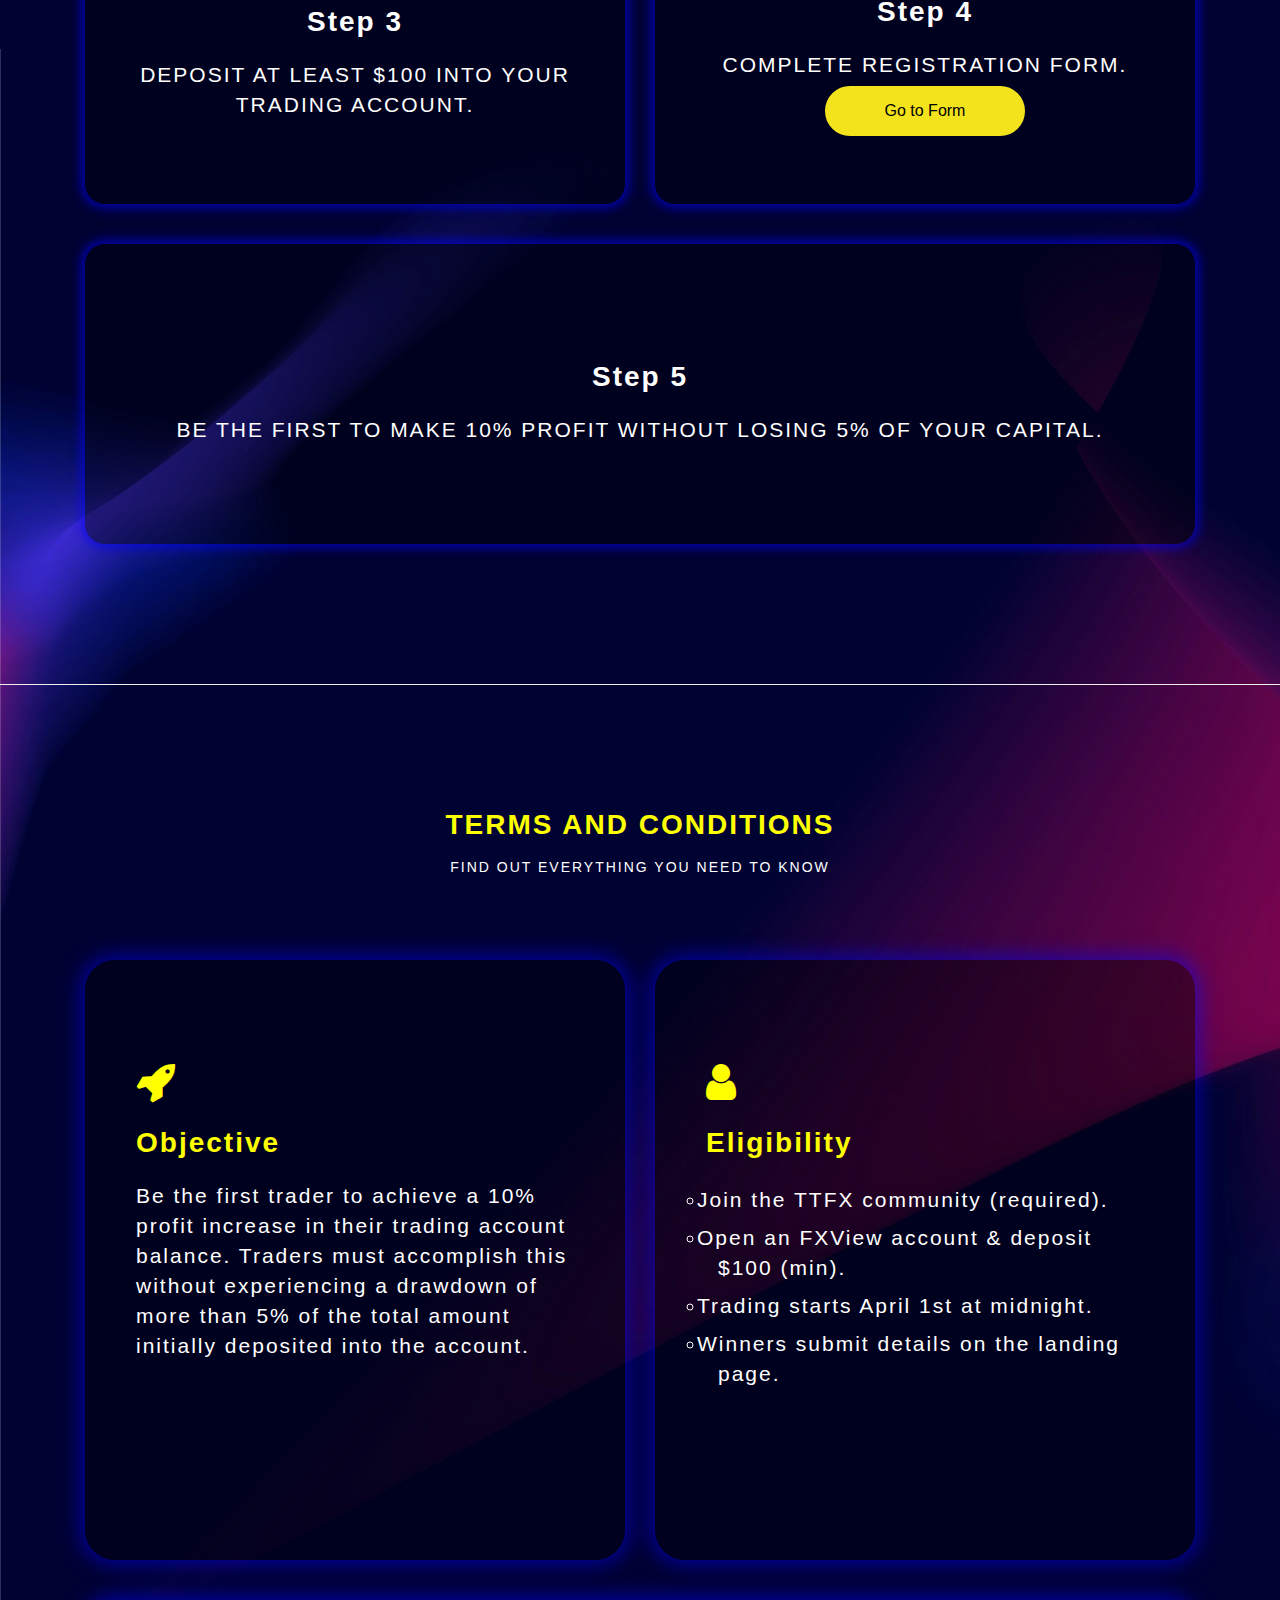
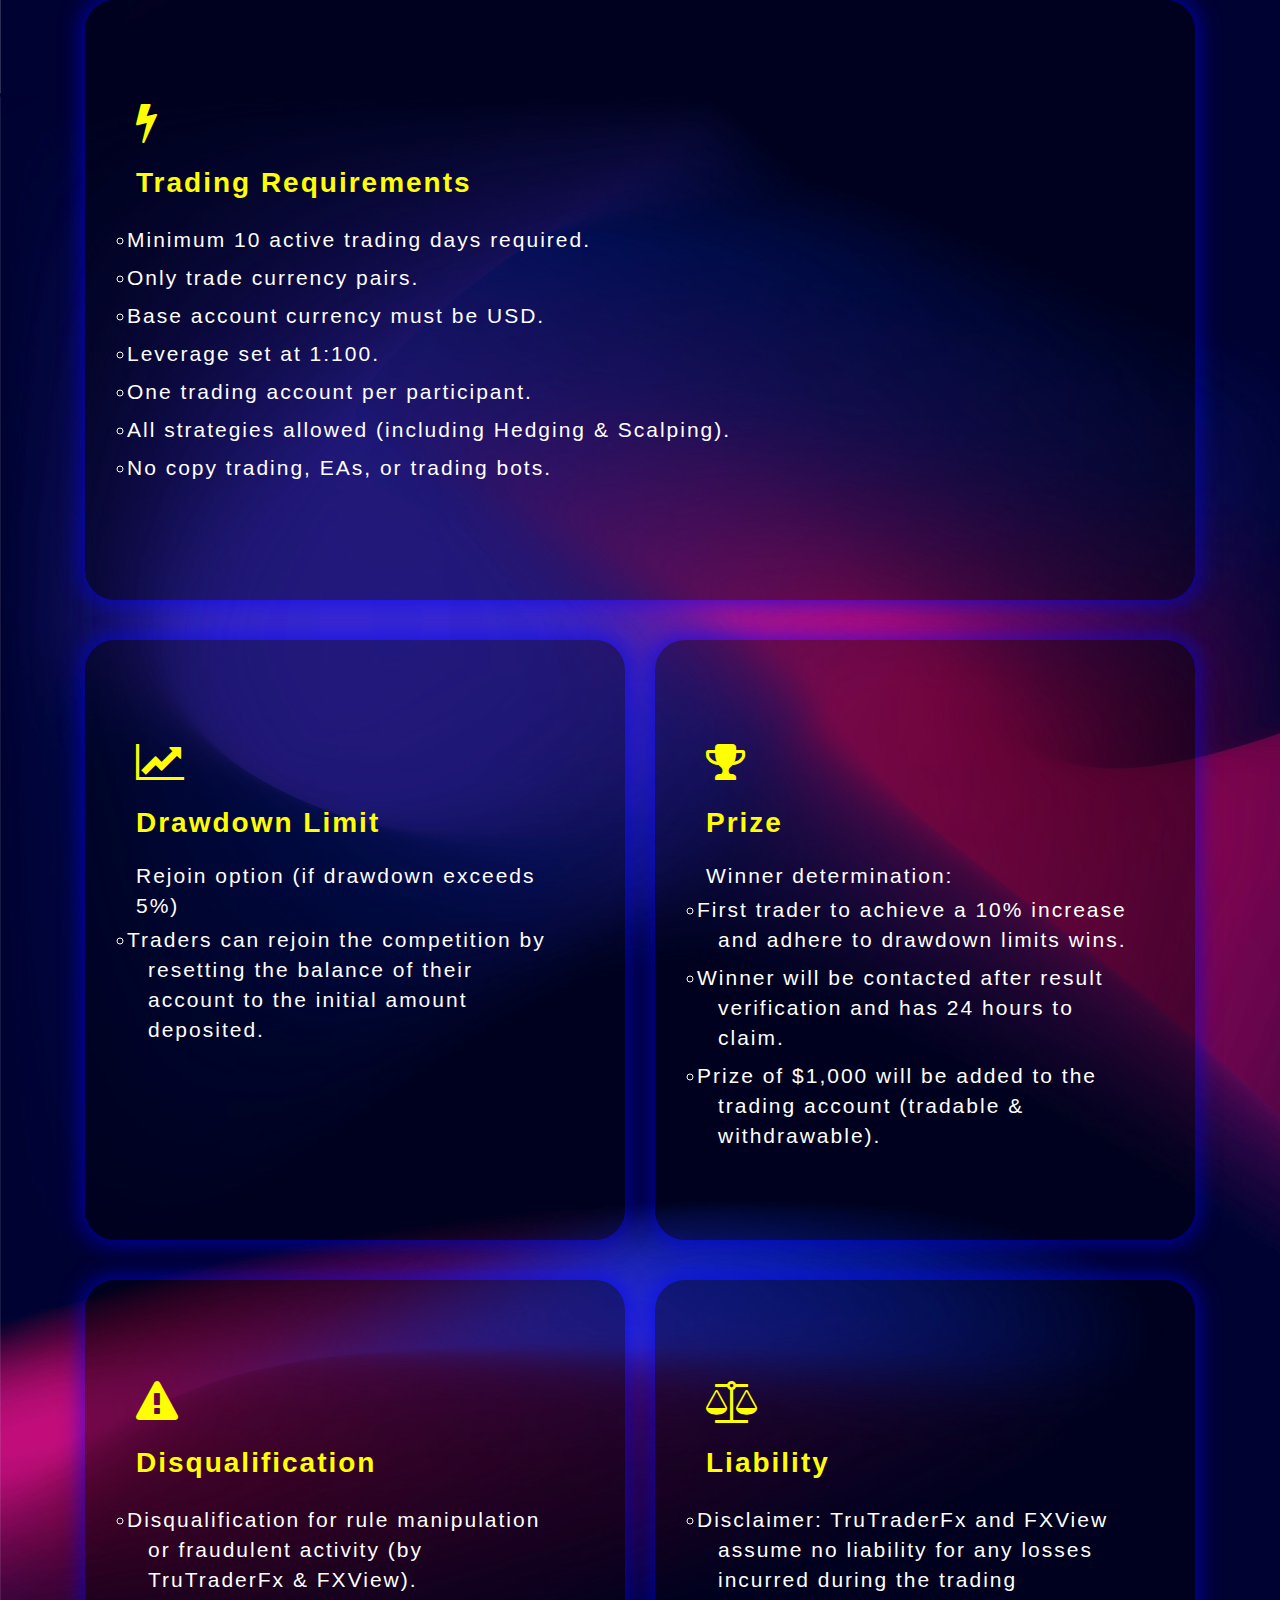
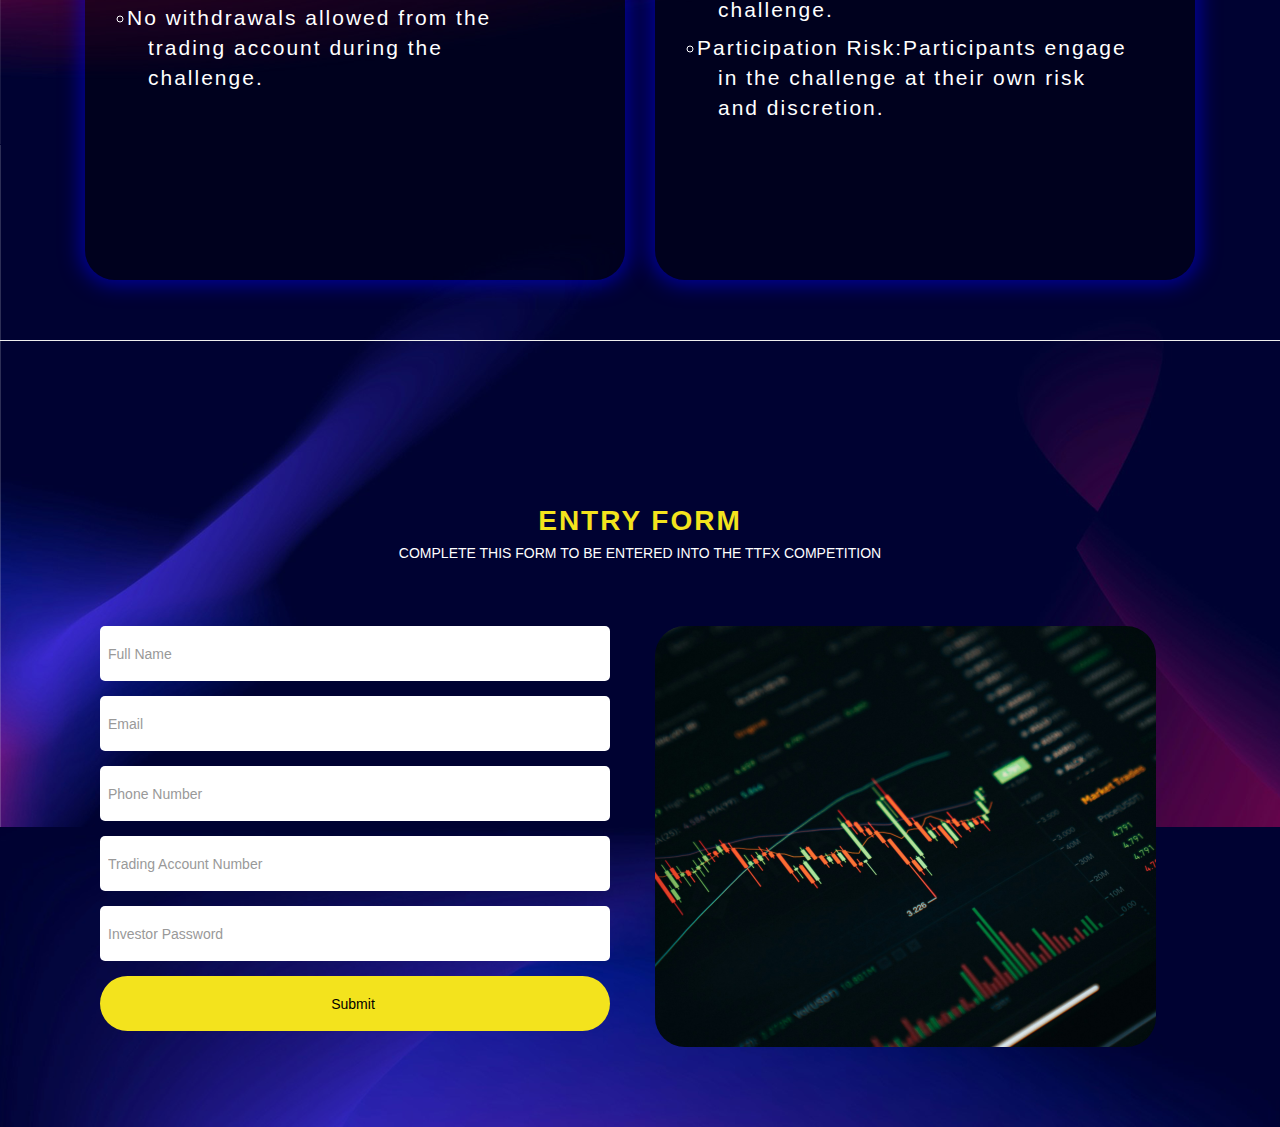
==== commit bea3cd38: "Final changes" ====
--- a/index.html
+++ b/index.html
@@ -143,7 +143,7 @@
                               WITH FXVIEW.
                             </h3>
                             <a href="https://global.fxview.com/register?refLink=MTYwMA==&refRm=MTQ3Mw==" target="_blank">
-                              <button class="custom-button">Create account</button>
+                              <button class="custom-button">Create Account</button>
                             </a>
                         </div>
                     </div>
@@ -170,7 +170,7 @@
                           FORM.
                         </h3>
                         <div class="button-wrapper">
-                          <button class="custom-button" onclick="scrollToSection('contact')">Go to form</button>
+                          <button class="custom-button" onclick="scrollToSection('contact')">Go to Form</button>
                         </div>
                     </div>
                 </div>
